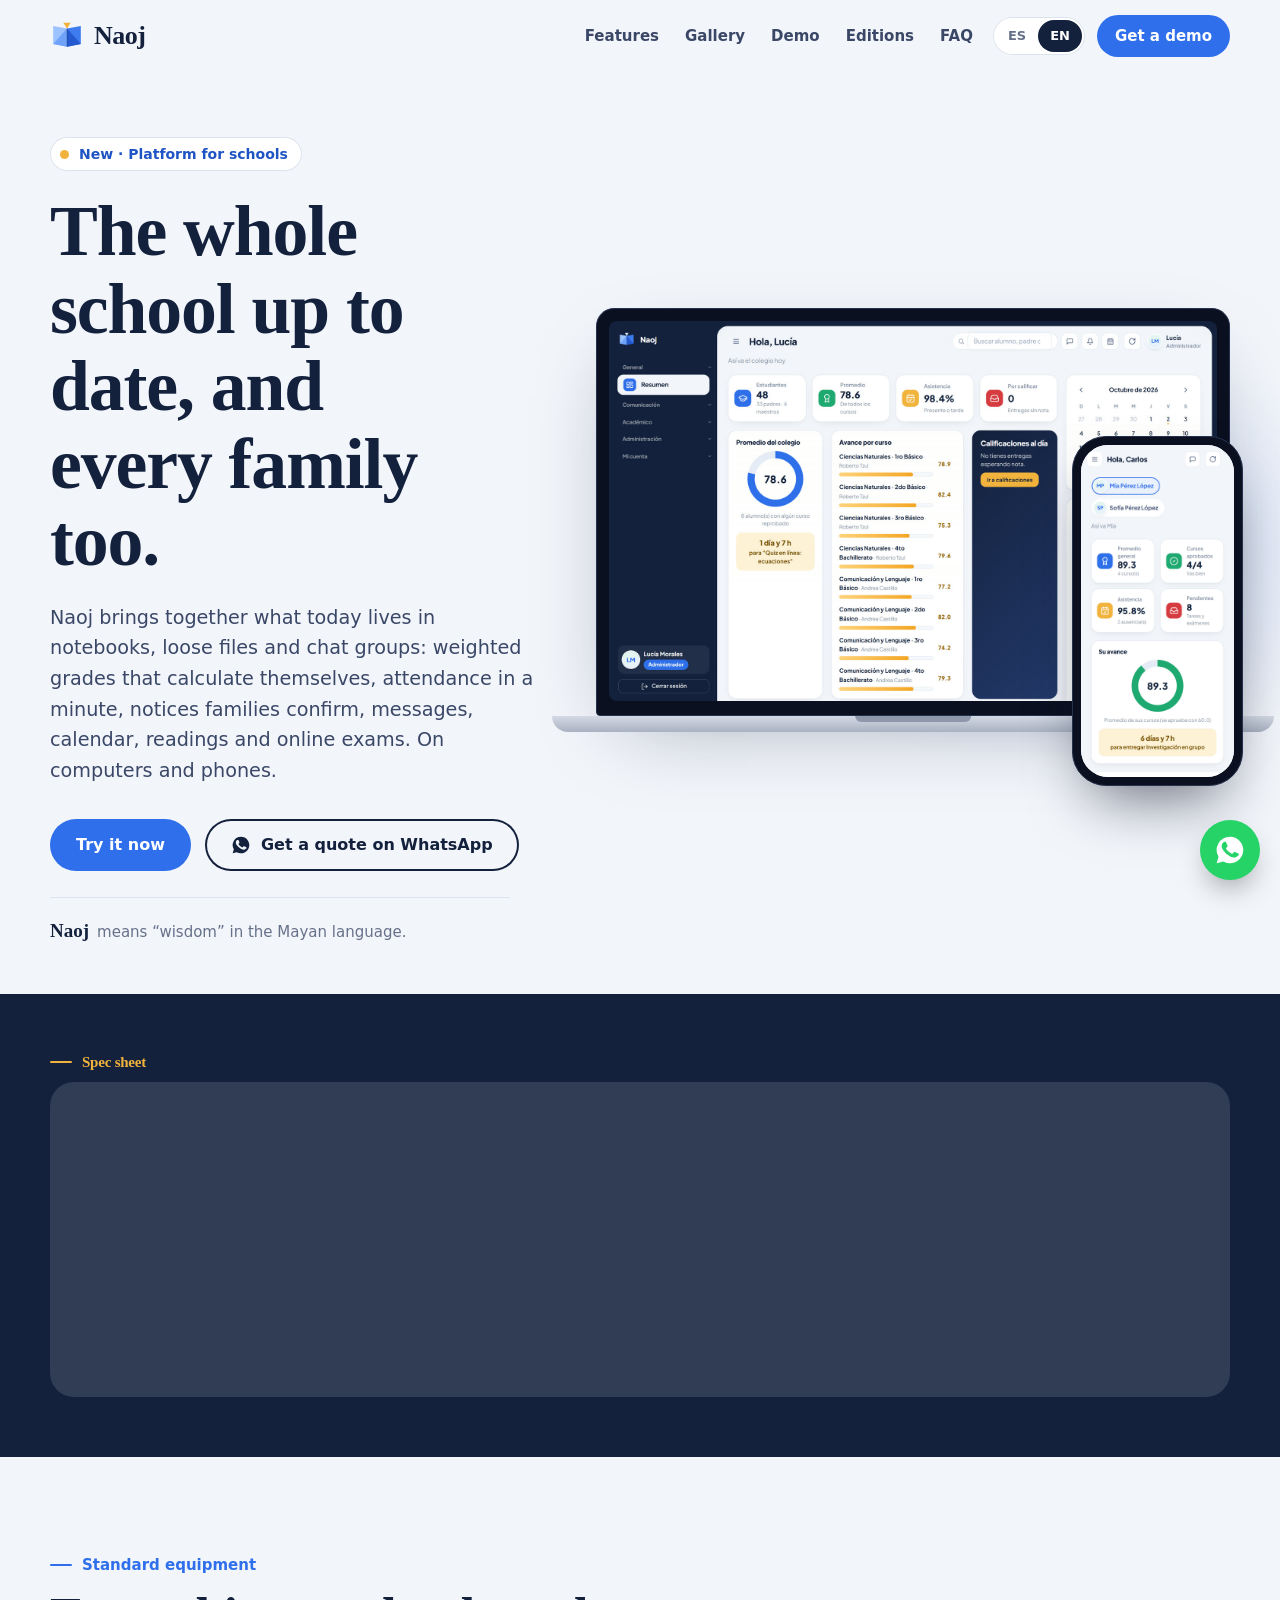
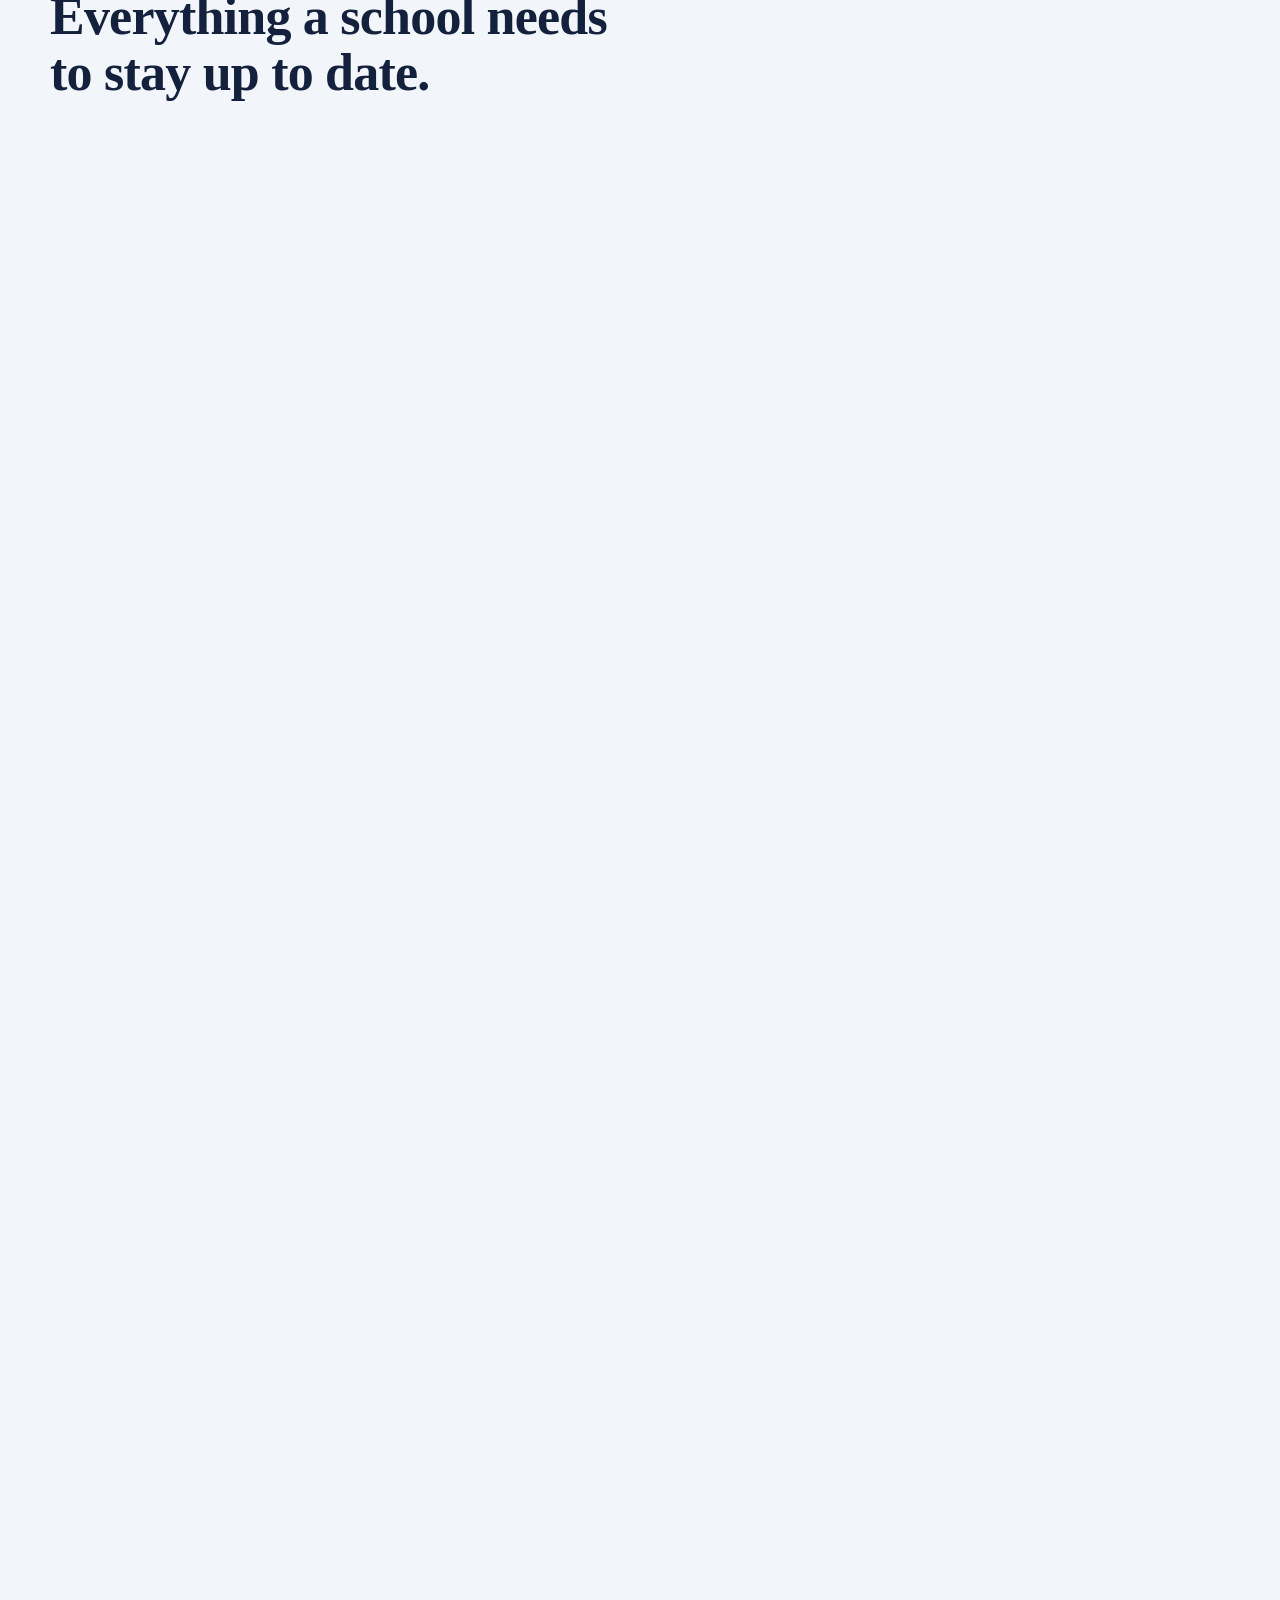
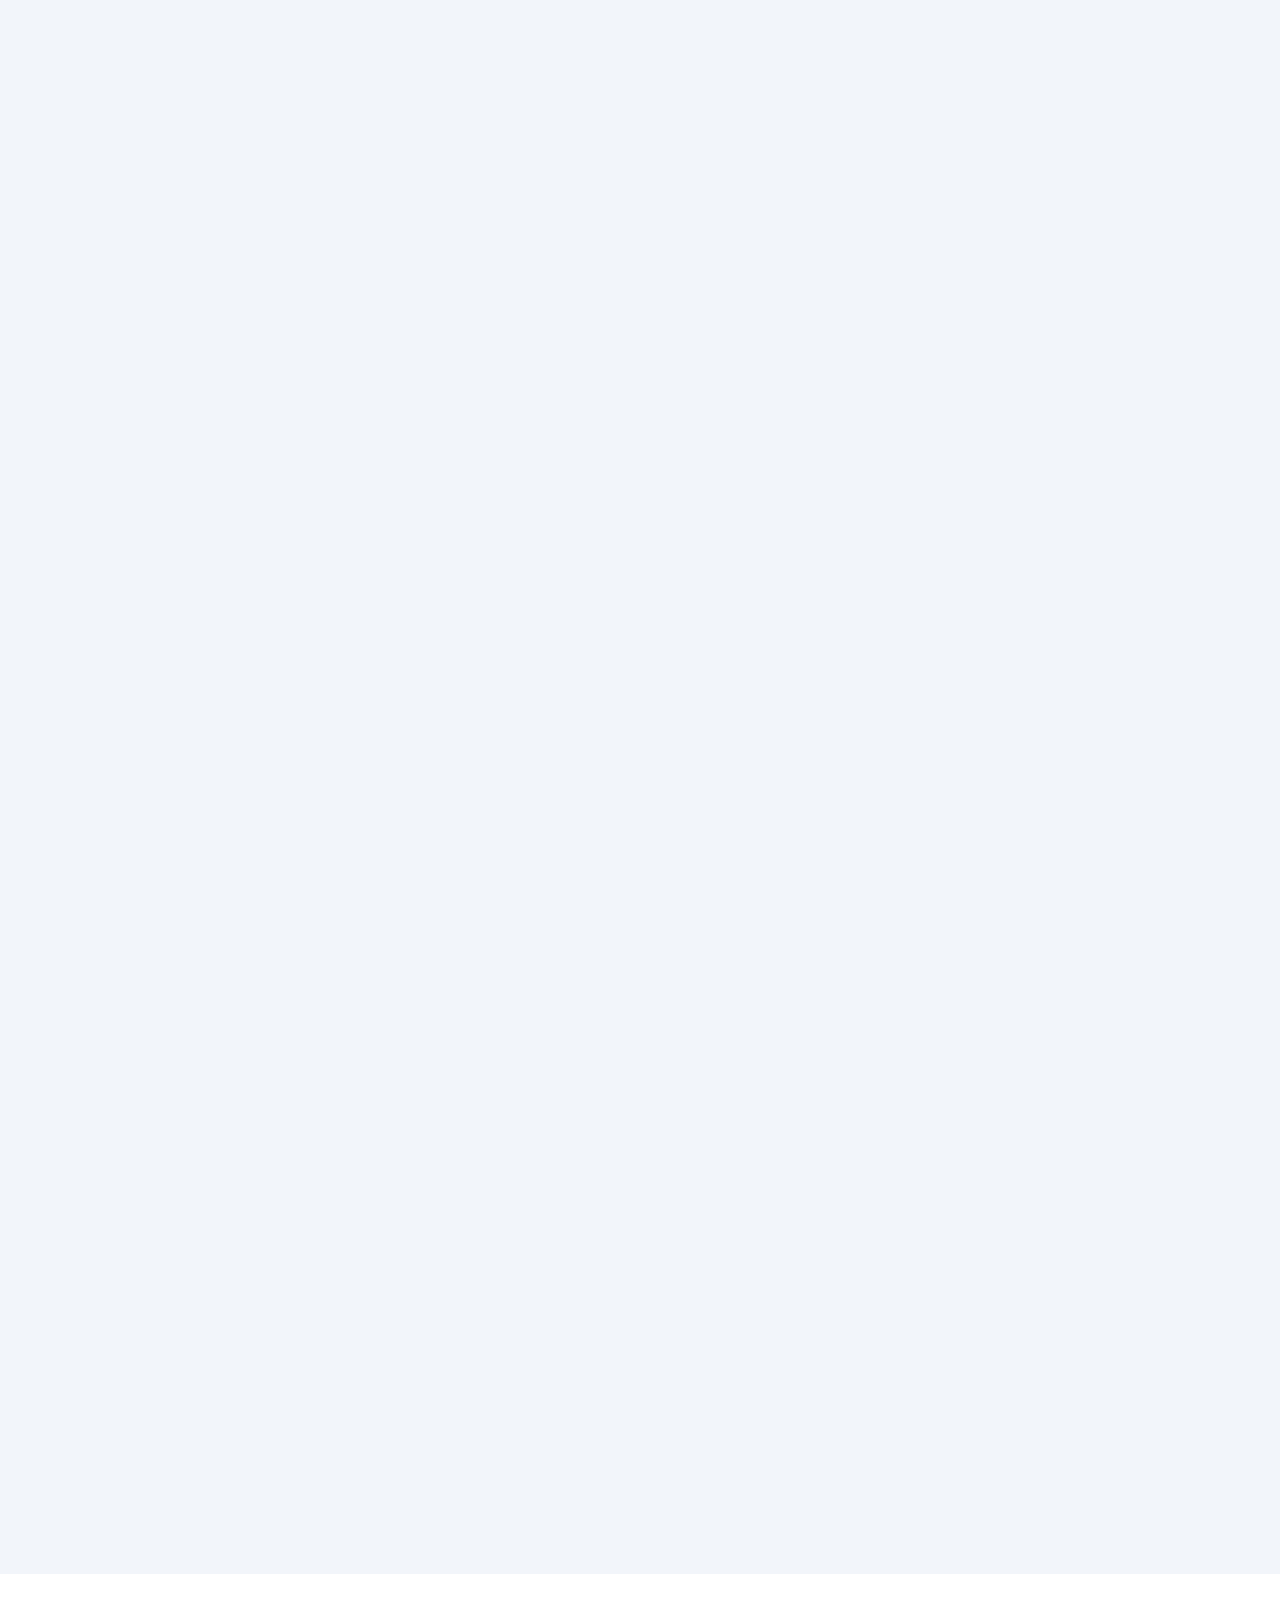
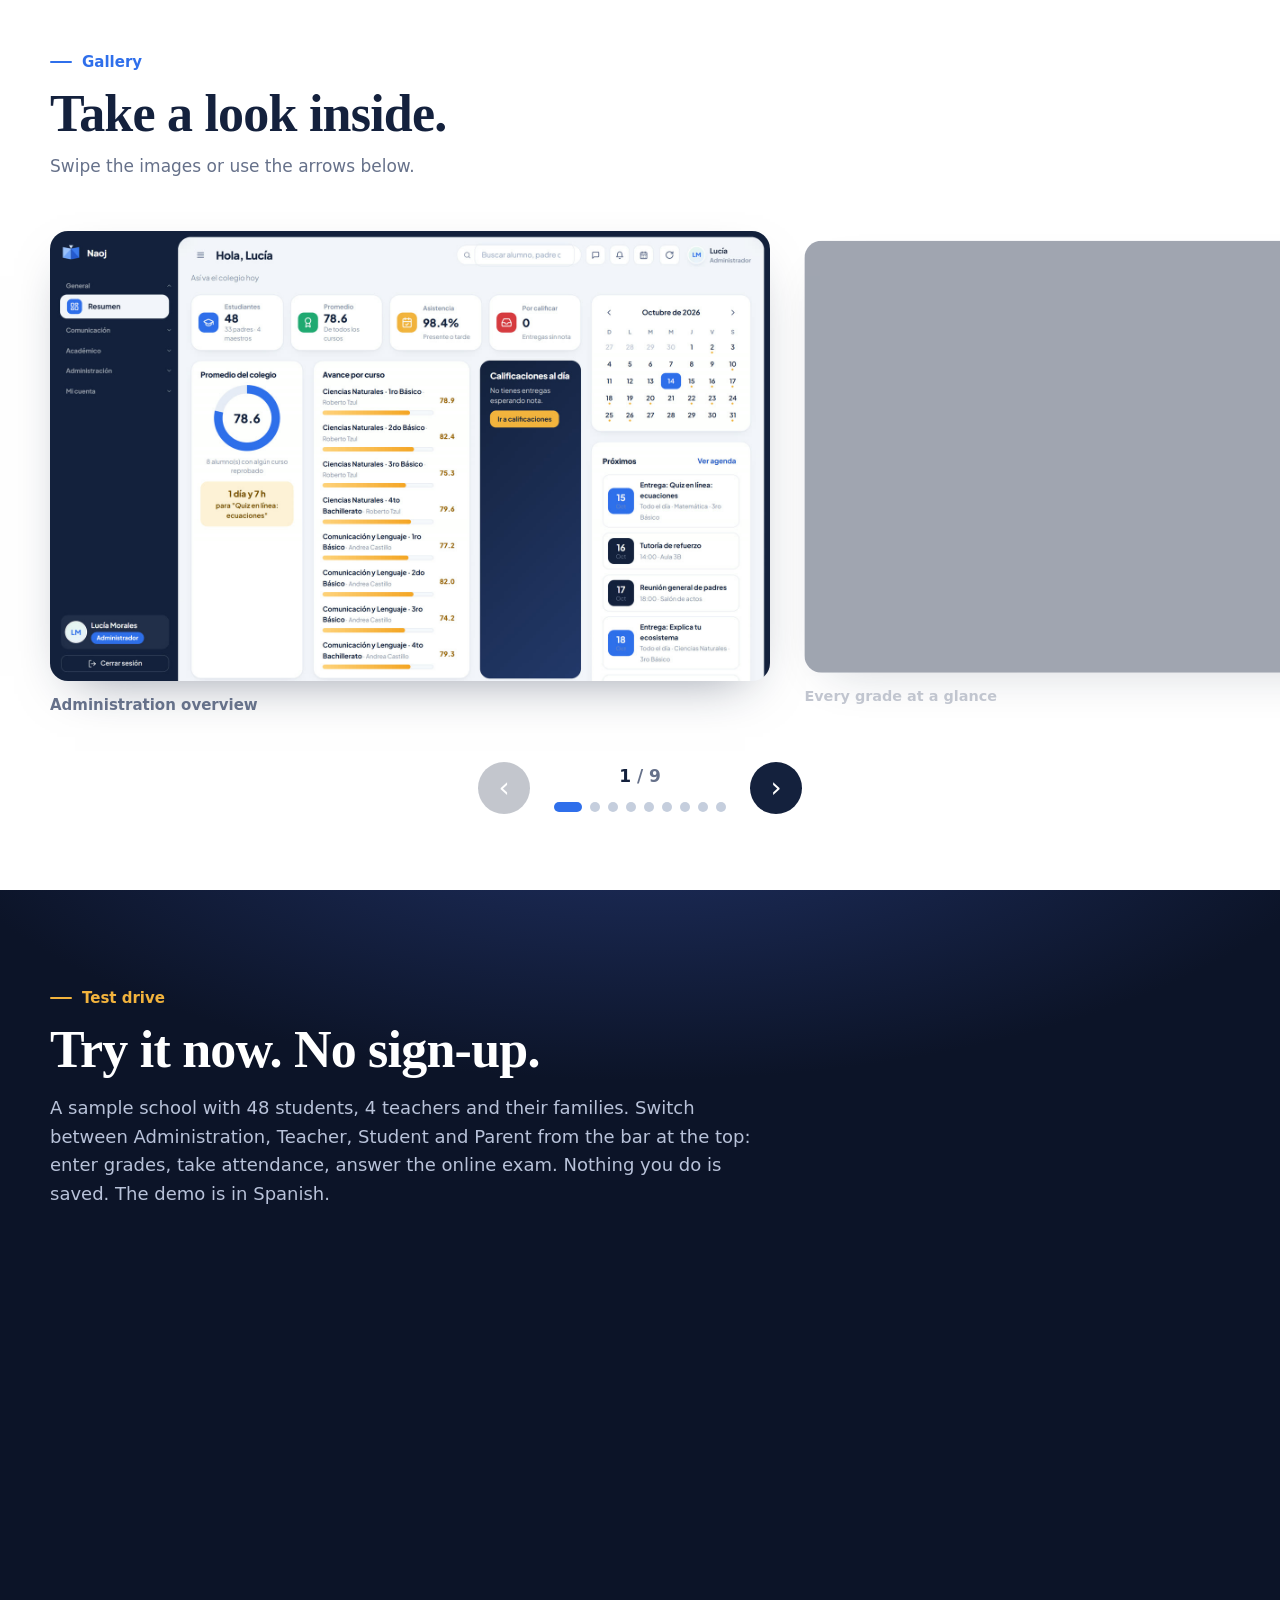
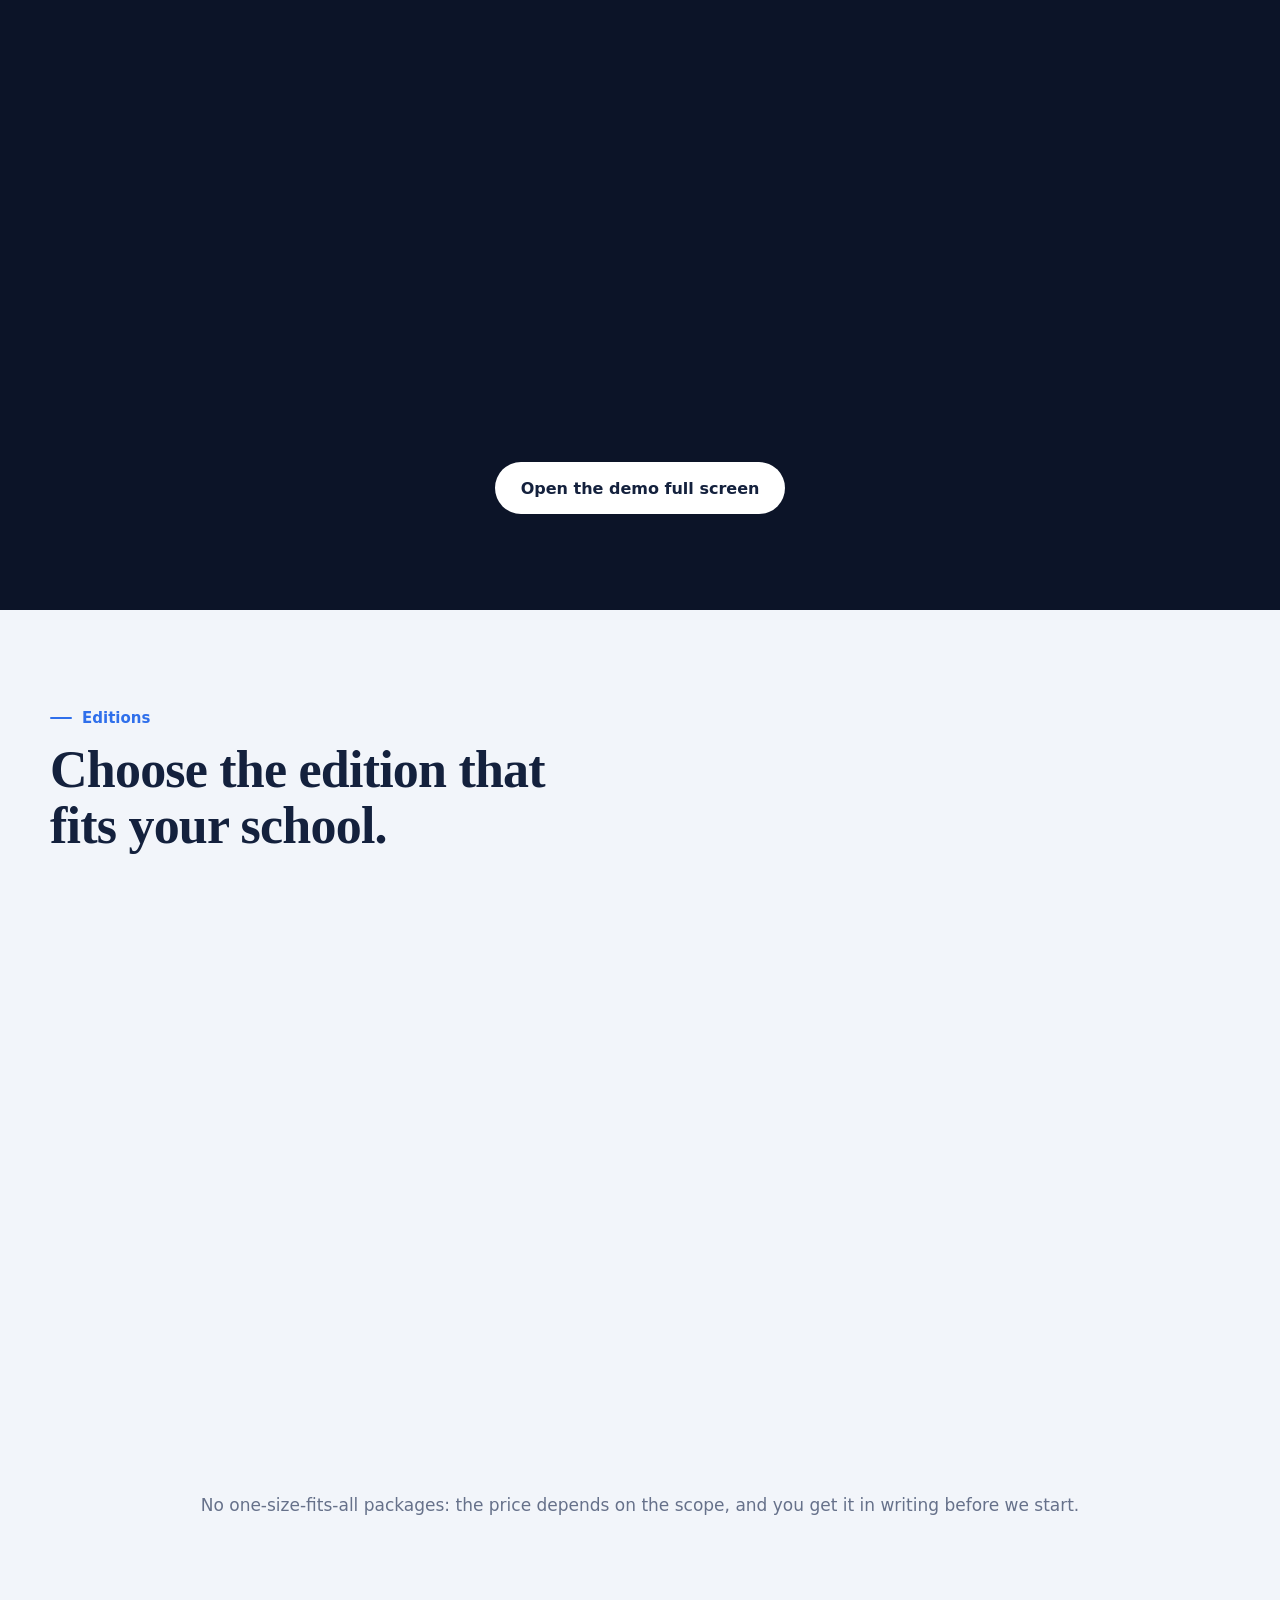
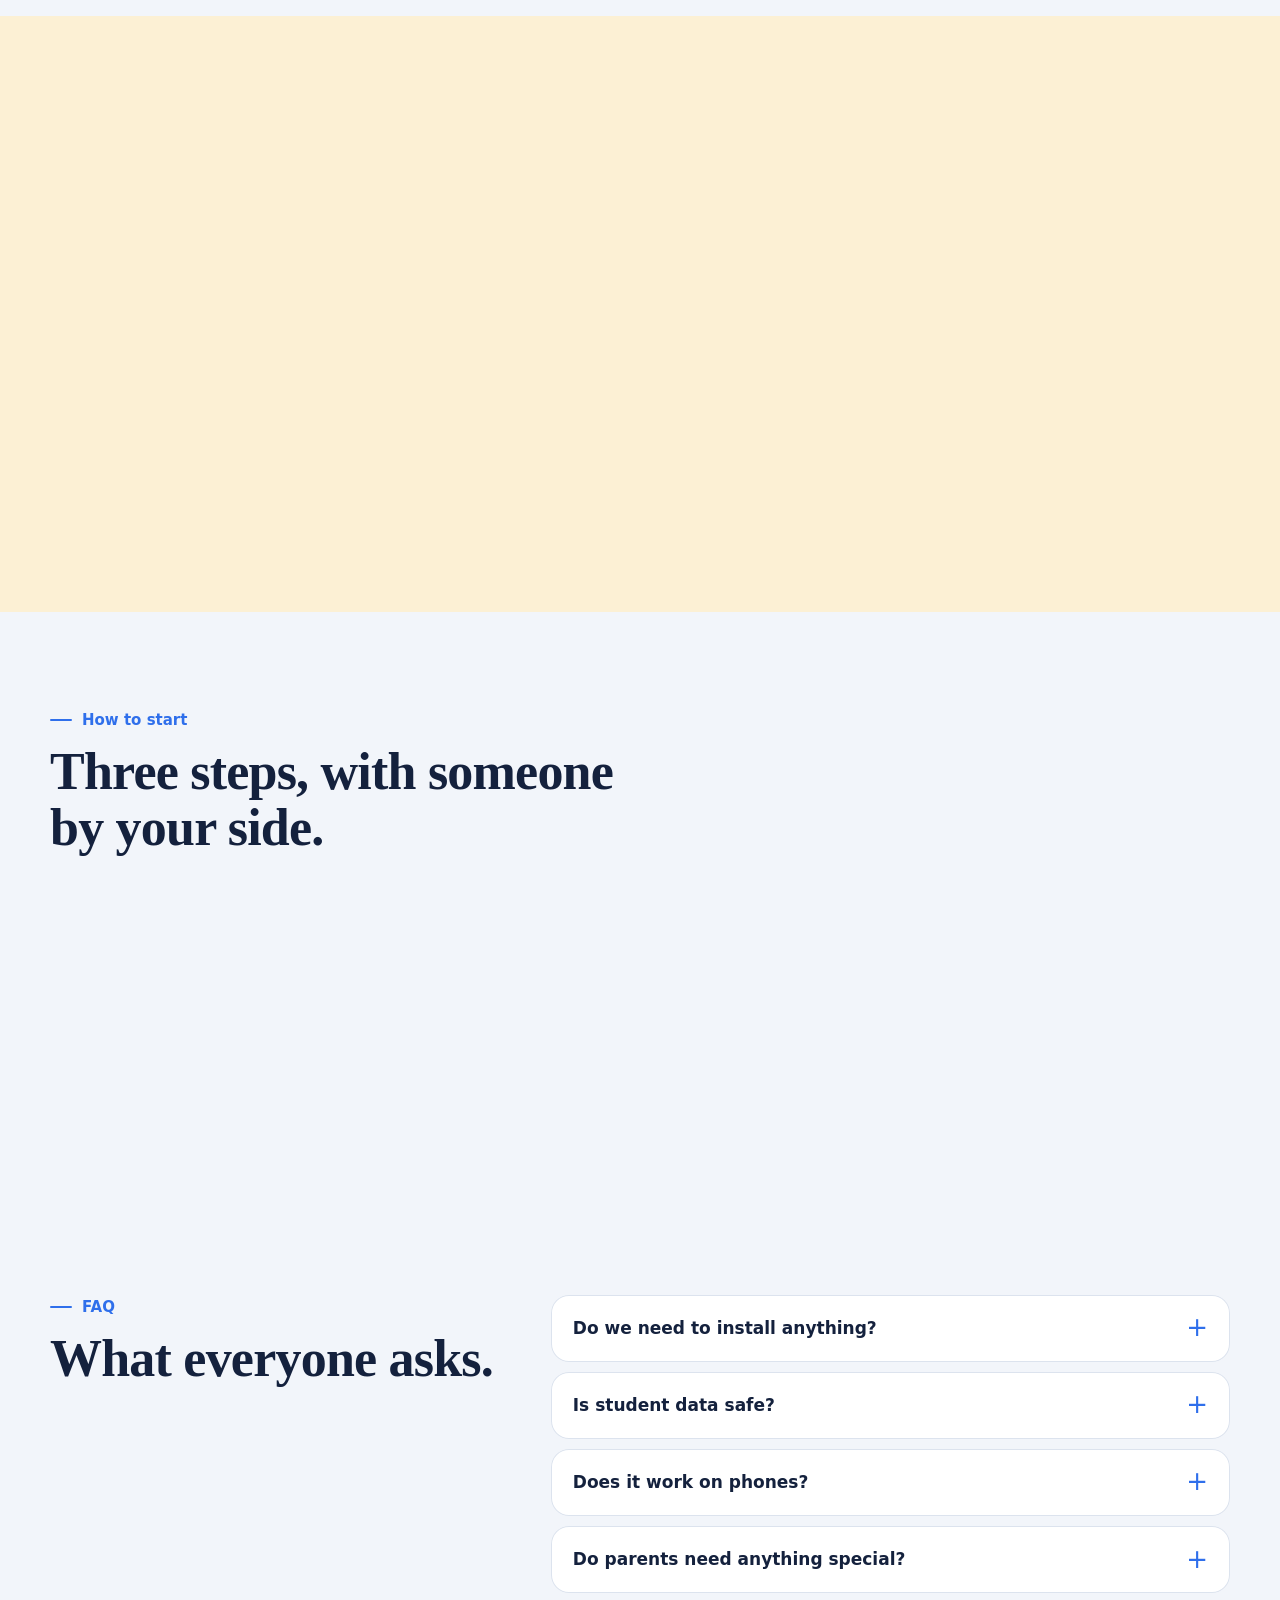
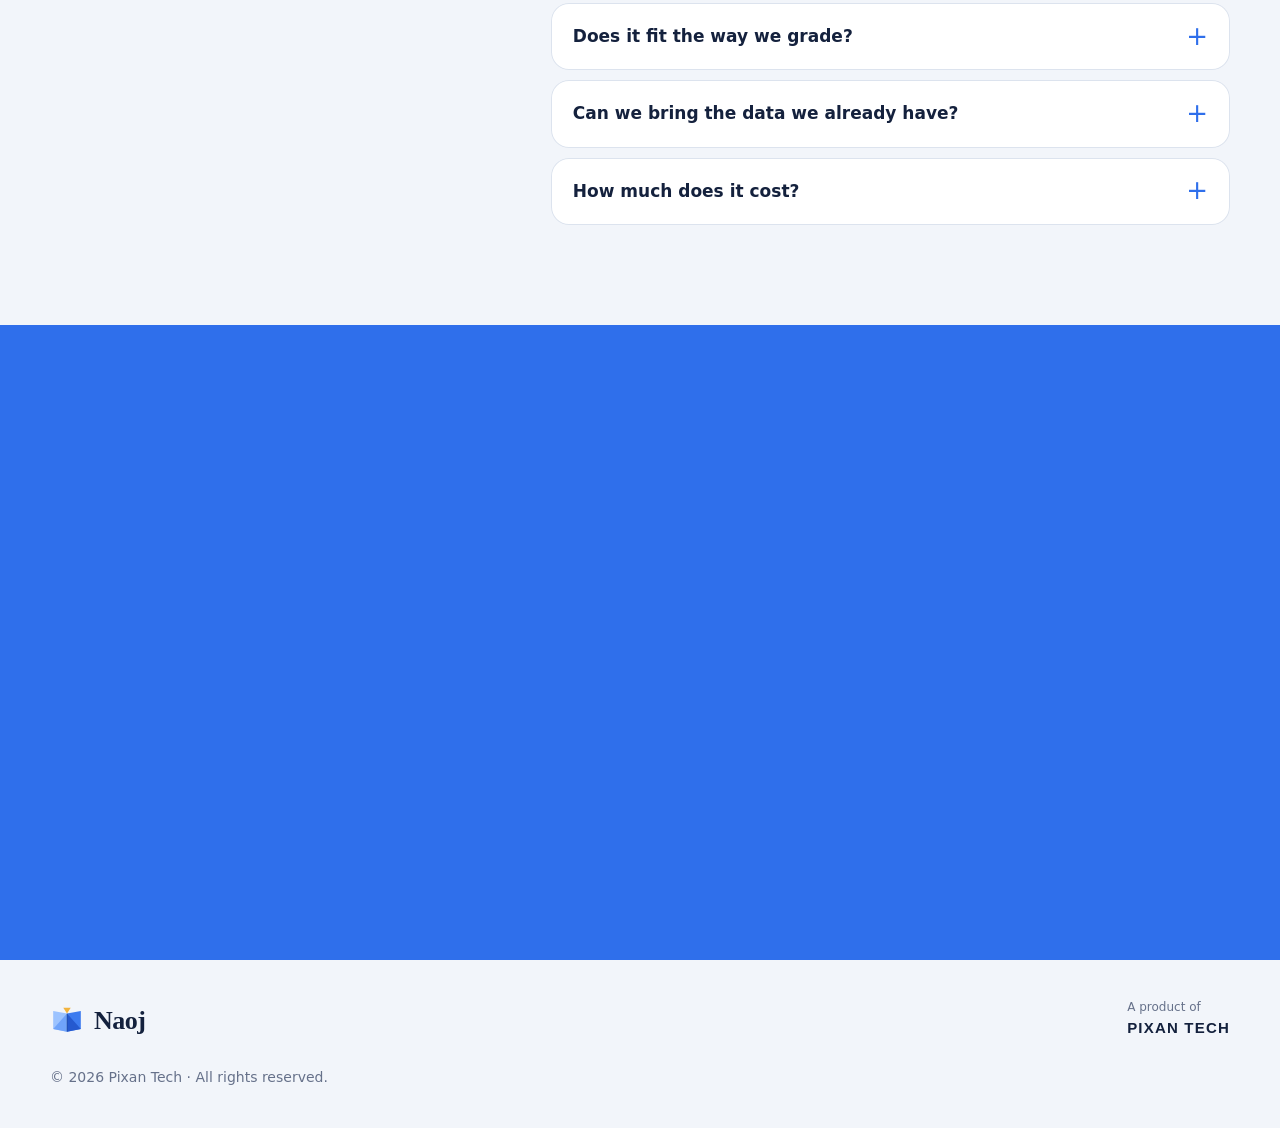
==== index.html @ 6468c953 "Add files via upload" ====
<!DOCTYPE html>
<html lang="es">
<head>
<meta charset="utf-8">
<meta name="viewport" content="width=device-width, initial-scale=1">
<meta http-equiv="Content-Security-Policy" content="default-src 'self'; img-src 'self' data:; style-src 'self' https://fonts.googleapis.com; font-src https://fonts.gstatic.com; script-src 'self'; frame-src 'self'; connect-src 'self'; base-uri 'self'; form-action 'none'; object-src 'none'">
<meta name="referrer" content="strict-origin-when-cross-origin">
<title>Naoj · El colegio al día, y cada familia también</title>
<meta name="description" data-i18n-content="meta.desc" content="Naoj es la plataforma para colegios: notas ponderadas que se calculan solas, asistencia, avisos con confirmación, mensajes, agenda, lecturas y exámenes en línea, en la computadora y el celular.">
<link rel="canonical" href="https://naoj.pixantech.net/">
<link rel="icon" href="img/favicon.svg" type="image/svg+xml">
<meta property="og:type" content="website">
<meta property="og:site_name" content="Naoj">
<meta property="og:title" content="Naoj · El colegio al día, y cada familia también">
<meta property="og:description" content="Notas, asistencia, avisos, mensajes, agenda y exámenes en línea para colegios. Un producto de Pixan Tech.">
<meta property="og:image" content="https://naoj.pixantech.net/img/og.jpg">
<meta property="og:url" content="https://naoj.pixantech.net/">
<meta name="twitter:card" content="summary_large_image">
<link rel="preconnect" href="https://fonts.googleapis.com">
<link rel="preconnect" href="https://fonts.gstatic.com" crossorigin>
<link href="https://fonts.googleapis.com/css2?family=Fraunces:opsz,wght@9..144,600;9..144,700&family=Plus+Jakarta+Sans:wght@400;500;600;700;800&display=swap" rel="stylesheet">
<link rel="stylesheet" href="css/landing.css">
<script src="js/frame-guard.js"></script>
<script src="js/landing.js" defer></script>
</head>
<body>
<a class="skip" href="#main" data-i18n="skip">Saltar al contenido</a>

<!-- ═════ CABECERA ═════ -->
<header class="hdr" id="top">
  <div class="wrap hdr-in">
    <a class="logo" href="#top" aria-label="Naoj">
      <svg class="mark" viewBox="0 0 32 32" aria-hidden="true"><path d="M16 9 3 6.5v17L16 26z" fill="#9CC3FF"/><path d="M16 9 3 23.5 16 26z" fill="#6FA3FA"/><path d="M16 9 29 6.5v17L16 26z" fill="#3D7BEF"/><path d="M16 9 29 23.5 16 26z" fill="#2559CF"/><path d="M16 9 12.5 3.5h7z" fill="#F2B33D"/><path d="M16 9v17" stroke="#14213D" stroke-opacity=".35" stroke-width=".8"/></svg>
      <span>Naoj</span>
    </a>
    <nav class="nav" aria-label="Principal" data-i18n-aria="nav.aria">
      <a href="#equipamiento" data-i18n="nav.features">Equipamiento</a>
      <a href="#galeria" data-i18n="nav.gallery">Galería</a>
      <a href="#demo" data-i18n="nav.demo">Demo</a>
      <a href="#versiones" data-i18n="nav.editions">Versiones</a>
      <a href="#preguntas" data-i18n="nav.faq">Preguntas</a>
    </nav>
    <div class="hdr-act">
      <div class="lang" role="group" aria-label="Idioma / Language"><button type="button" data-lang="es">ES</button><button type="button" data-lang="en">EN</button></div>
      <a class="btn sm" data-wa="hdr" href="https://wa.me/50258253416" target="_blank" rel="noopener"><span data-i18n="cta.demo">Pida su demo</span></a>
    </div>
  </div>
</header>

<main id="main">
<!-- ═════ PORTADA ═════ -->
<section class="hero">
  <div class="wrap hero-in">
    <div class="hero-copy reveal">
      <p class="eyebrow"><span class="dot"></span><span data-i18n="hero.eyebrow">Nuevo · Plataforma para colegios</span></p>
      <h1 data-i18n="hero.title">El colegio al día, y cada familia también.</h1>
      <p class="lead" data-i18n="hero.sub">Naoj reúne lo que hoy anda en cuadernos, archivos sueltos y grupos de chat: notas ponderadas que se calculan solas, asistencia en un minuto, avisos que las familias confirman, mensajes, agenda, lecturas y exámenes en línea. En la computadora y en el celular.</p>
      <div class="hero-cta">
        <a class="btn" href="#demo" data-i18n="cta.try">Pruébela ahora</a>
        <a class="btn ghost" data-wa="hero" href="https://wa.me/50258253416" target="_blank" rel="noopener">
          <svg viewBox="0 0 24 24" aria-hidden="true"><path d="M12 2a10 10 0 0 0-8.6 15.1L2 22l5-1.3A10 10 0 1 0 12 2zm5.8 14.2c-.2.7-1.4 1.3-2 1.4-.5.1-1.2.1-1.9-.1a17 17 0 0 1-1.7-.6 13.4 13.4 0 0 1-5.1-4.5c-.4-.5-1.3-1.8-1.3-3.4s.8-2.4 1.2-2.7c.3-.3.6-.4.8-.4h.6c.2 0 .4 0 .7.5l1 2.3c.1.2.1.4 0 .6l-.4.6-.5.5c-.2.2-.3.3-.1.6.2.3.8 1.4 1.8 2.2 1.2 1.1 2.2 1.4 2.5 1.6.3.1.5.1.7-.1l.9-1.1c.2-.3.4-.2.7-.1l2.2 1c.3.2.5.2.6.4.1.1.1.8-.2 1.6z"/></svg>
          <span data-i18n="cta.whatsapp">Cotice por WhatsApp</span></a>
      </div>
      <p class="maya"><b>Naoj</b> <span data-i18n="hero.maya">significa “sabiduría” en lengua maya.</span></p>
    </div>
    <div class="hero-visual reveal" aria-hidden="true">
      <div class="laptop"><div class="screen"><img data-shot="dash-direccion" alt="" width="1600" height="1000" fetchpriority="high"></div><div class="base"></div></div>
      <div class="phone float"><div class="screen"><img data-shot="mobile-inicio-padre" alt="" width="780" height="1688"></div></div>
    </div>
  </div>
</section>

<!-- ═════ FICHA TÉCNICA ═════ -->
<section class="specs" aria-labelledby="specs-t">
  <div class="wrap">
    <h2 class="kicker" id="specs-t" data-i18n="specs.title">Ficha técnica</h2>
    <ul class="spec-grid">
      <li class="reveal"><b>4</b><span data-i18n="specs.roles">perfiles: dirección, maestros, alumnos y familias</span></li>
      <li class="reveal"><b>5</b><span data-i18n="specs.questions">tipos de pregunta en los exámenes en línea</span></li>
      <li class="reveal"><b>4</b><span data-i18n="specs.views">vistas de agenda: mes, semana, día y lista</span></li>
      <li class="reveal"><b>4</b><span data-i18n="specs.att">estados de asistencia: presente, tarde, ausente y justificado</span></li>
      <li class="reveal"><b>0</b><span data-i18n="specs.formulas">fórmulas que escribir: los promedios ponderados se calculan solos</span></li>
      <li class="reveal"><b>1</b><span data-i18n="specs.history">historial por nota: quién la cambió, cuándo y por qué</span></li>
      <li class="reveal"><b>30′</b><span data-i18n="specs.session">y la sesión se cierra sola si nadie la usa</span></li>
      <li class="reveal"><b>100%</b><span data-i18n="specs.mobile">funcional en el celular</span></li>
    </ul>
  </div>
</section>

<!-- ═════ EQUIPAMIENTO ═════ -->
<section class="features" id="equipamiento" aria-labelledby="feat-t">
  <div class="wrap">
    <p class="kicker" data-i18n="feat.kicker">Equipamiento de serie</p>
    <h2 class="h2" id="feat-t" data-i18n="feat.title">Todo lo que un colegio necesita para estar al día.</h2>

    <article class="feat reveal">
      <div class="feat-img"><div class="laptop sm"><div class="screen"><img data-shot="calificaciones" alt="Libro de calificaciones con notas ponderadas" data-i18n-alt="alt.grades" loading="lazy" width="1600" height="1000"></div><div class="base"></div></div></div>
      <div class="feat-txt">
        <span class="tag" data-i18n="f1.tag">Calificaciones</span>
        <h3 data-i18n="f1.title">Notas ponderadas, sin fórmulas.</h3>
        <p data-i18n="f1.text">Cada maestro arma sus unidades y evaluaciones con su peso. Escribe la nota y Naoj calcula el promedio de la unidad, la nota final y si el alumno aprueba. Si el trabajo llegó tarde, aplica el descuento que el maestro definió.</p>
        <ul class="ticks"><li data-i18n="f1.b1">Unidades y evaluaciones con su porcentaje</li><li data-i18n="f1.b2">Descuento por entrega tarde, a elección del maestro</li><li data-i18n="f1.b3">Cada corrección pide un motivo y queda registrada</li></ul>
      </div>
    </article>

    <article class="feat rev reveal">
      <div class="feat-img duo">
        <div class="laptop sm"><div class="screen"><img data-shot="asistencia" alt="Toma de asistencia del día" data-i18n-alt="alt.att" loading="lazy" width="1600" height="1000"></div><div class="base"></div></div>
        <div class="phone sm"><div class="screen"><img data-shot="mobile-asistencia" alt="Asistencia en el celular" data-i18n-alt="alt.attPhone" loading="lazy" width="780" height="1688"></div></div>
      </div>
      <div class="feat-txt">
        <span class="tag" data-i18n="f2.tag">Asistencia</span>
        <h3 data-i18n="f2.title">La asistencia del día, en un minuto.</h3>
        <p data-i18n="f2.text">Marque a todos presentes de un toque y cambie solo a quien llegó tarde o faltó. Desde la computadora o desde el celular, en el aula. Los porcentajes de cada alumno, curso y grado se actualizan solos.</p>
        <ul class="ticks"><li data-i18n="f2.b1">Presente, tarde, ausente o justificado</li><li data-i18n="f2.b2">Todos presentes en un toque</li><li data-i18n="f2.b3">Asistencia por alumno, curso y grado</li></ul>
      </div>
    </article>

    <article class="feat reveal">
      <div class="feat-img duo">
        <div class="laptop sm"><div class="screen"><img data-shot="muro" alt="Muro de noticias con avisos obligatorios" data-i18n-alt="alt.wall" loading="lazy" width="1600" height="1000"></div><div class="base"></div></div>
        <div class="phone sm"><div class="screen"><img data-shot="mobile-mensajes" alt="Mensajes entre un padre y un maestro" data-i18n-alt="alt.msgPhone" loading="lazy" width="780" height="1688"></div></div>
      </div>
      <div class="feat-txt">
        <span class="tag" data-i18n="f3.tag">Comunicación</span>
        <h3 data-i18n="f3.title">Cada aviso llega. Y usted sabe quién lo leyó.</h3>
        <p data-i18n="f3.text">Publique noticias para todo el colegio, un grado o un curso. Marque las importantes como obligatorias y vea qué familias ya confirmaron. Maestros, alumnos y familias se escriben por mensaje privado, y la dirección puede verlo todo.</p>
        <ul class="ticks"><li data-i18n="f3.b1">Avisos obligatorios con confirmación de lectura</li><li data-i18n="f3.b2">Mensajes privados entre maestros, alumnos y familias</li><li data-i18n="f3.b3">El maestro puede silenciar una conversación, dejando el motivo</li></ul>
      </div>
    </article>

    <article class="feat rev reveal">
      <div class="feat-img"><div class="laptop sm"><div class="screen"><img data-shot="agenda" alt="Agenda mensual del colegio" data-i18n-alt="alt.cal" loading="lazy" width="1600" height="1000"></div><div class="base"></div></div></div>
      <div class="feat-txt">
        <span class="tag" data-i18n="f4.tag">Agenda y citas</span>
        <h3 data-i18n="f4.title">Todo el calendario del colegio, en un lugar.</h3>
        <p data-i18n="f4.text">Actividades del colegio, tutorías para alumnos específicos, citas con los padres y la fecha de entrega de cada tarea, en vistas de mes, semana, día y lista. La familia confirma la cita desde su celular.</p>
        <ul class="ticks"><li data-i18n="f4.b1">Eventos para el colegio, un grado o alumnos específicos</li><li data-i18n="f4.b2">Citas con los padres, con su confirmación</li><li data-i18n="f4.b3">Fechas de entrega de tareas y exámenes, automáticas</li></ul>
      </div>
    </article>

    <article class="feat reveal">
      <div class="feat-img duo">
        <div class="laptop sm"><div class="screen"><img data-shot="examen-resultado" alt="Resultado de un examen en línea" data-i18n-alt="alt.exam" loading="lazy" width="1600" height="1000"></div><div class="base"></div></div>
        <div class="phone sm"><div class="screen"><img data-shot="mobile-rendir" alt="Examen en línea con temporizador en el celular" data-i18n-alt="alt.examPhone" loading="lazy" width="780" height="1688"></div></div>
      </div>
      <div class="feat-txt">
        <span class="tag" data-i18n="f5.tag">Exámenes en línea</span>
        <h3 data-i18n="f5.title">Exámenes que se califican solos.</h3>
        <p data-i18n="f5.text">El maestro arma el examen y decide todo: horario, tiempo límite, intentos, orden aleatorio y qué nota cuenta. Al entregar, el alumno ve su resultado y las respuestas correctas, salvo que haya preguntas de desarrollo, que el maestro revisa a mano.</p>
        <ul class="ticks"><li data-i18n="f5.b1">Opción única, múltiple, verdadero o falso, respuesta corta y desarrollo</li><li data-i18n="f5.b2">Temporizador e intentos a elección del maestro</li><li data-i18n="f5.b3">La nota pasa sola al libro de calificaciones</li></ul>
      </div>
    </article>

    <article class="feat rev reveal">
      <div class="feat-img duo">
        <div class="laptop sm"><div class="screen"><img data-shot="progreso" alt="Progreso académico de una alumna, visto por su padre" data-i18n-alt="alt.family" loading="lazy" width="1600" height="1000"></div><div class="base"></div></div>
        <div class="phone sm"><div class="screen"><img data-shot="mobile-inicio-padre" alt="Inicio de un padre en el celular" data-i18n-alt="alt.familyPhone" loading="lazy" width="780" height="1688"></div></div>
      </div>
      <div class="feat-txt">
        <span class="tag" data-i18n="f6.tag">Familias y seguridad</span>
        <h3 data-i18n="f6.title">Las familias, al día sin tener que preguntar.</h3>
        <p data-i18n="f6.text">Cada padre ve las notas, la asistencia, las tareas pendientes y los avisos de sus hijos, aunque tenga varios en el colegio. Cada persona entra con su propio usuario, ve solo lo que le corresponde y la sesión se cierra sola si nadie la usa.</p>
        <ul class="ticks"><li data-i18n="f6.b1">Un solo acceso para todos sus hijos</li><li data-i18n="f6.b2">Lo pendiente de cada hijo, a la vista al entrar</li><li data-i18n="f6.b3">Acceso con usuario y contraseña propios</li></ul>
      </div>
    </article>
  </div>
</section>

<!-- ═════ GALERÍA ═════ -->
<section class="gallery" id="galeria" aria-labelledby="gal-t">
  <div class="wrap">
    <p class="kicker" data-i18n="gal.kicker">Galería</p>
    <h2 class="h2" id="gal-t" data-i18n="gal.title">Mírela por dentro.</h2>
    <p class="gal-hint" data-i18n="gal.hint">Deslice las imágenes o use las flechas de abajo.</p>
  </div>
  <div class="gal-track" id="galTrack" tabindex="0" aria-label="Capturas de Naoj" data-i18n-aria="gal.aria">
    <figure><img data-shot="dash-direccion" alt="" loading="lazy" width="1600" height="1000"><figcaption data-i18n="gal.c1">Resumen de la dirección</figcaption></figure>
    <figure><img data-shot="grados" alt="" loading="lazy" width="1600" height="1000"><figcaption data-i18n="gal.c2">Cada grado, de un vistazo</figcaption></figure>
    <figure class="tall"><img data-shot="mobile-inicio-alumno" alt="" loading="lazy" width="780" height="1688"><figcaption data-i18n="gal.c3">La alumna, en su celular</figcaption></figure>
    <figure><img data-shot="dash-maestro" alt="" loading="lazy" width="1600" height="1000"><figcaption data-i18n="gal.c4">Resumen del maestro, con alumnos en riesgo</figcaption></figure>
    <figure><img data-shot="mensajes" alt="" loading="lazy" width="1600" height="1000"><figcaption data-i18n="gal.c5">Mensajes con las familias</figcaption></figure>
    <figure class="tall"><img data-shot="mobile-asistencia" alt="" loading="lazy" width="780" height="1688"><figcaption data-i18n="gal.c6">Asistencia desde el aula</figcaption></figure>
    <figure><img data-shot="examen-resultados" alt="" loading="lazy" width="1600" height="1000"><figcaption data-i18n="gal.c7">Resultados de un examen en línea</figcaption></figure>
    <figure><img data-shot="agenda-semana" alt="" loading="lazy" width="1600" height="1000"><figcaption data-i18n="gal.c8">Agenda semanal</figcaption></figure>
    <figure><img data-shot="inicio-alumno" alt="" loading="lazy" width="1600" height="1000"><figcaption data-i18n="gal.c9">Inicio de la alumna</figcaption></figure>
  </div>
  <div class="wrap gal-ctrl">
    <button type="button" class="round" data-gal="-1" aria-label="Anterior" data-i18n-aria="gal.prev">‹</button>
    <div class="gal-mid">
      <p class="gal-count" aria-live="polite"><b id="galNum">1</b> / <span id="galTot">9</span></p>
      <div class="gal-dots" id="galDots"></div>
    </div>
    <button type="button" class="round" data-gal="1" aria-label="Siguiente" data-i18n-aria="gal.next">›</button>
  </div>
</section>

<!-- ═════ DEMO ═════ -->
<section class="demo" id="demo" aria-labelledby="demo-t">
  <div class="wrap">
    <p class="kicker light" data-i18n="demo.kicker">Prueba de manejo</p>
    <h2 class="h2 light" id="demo-t" data-i18n="demo.title">Pruébela ahora. Sin registrarse.</h2>
    <p class="demo-sub" data-i18n="demo.sub">Un colegio de ejemplo con 48 alumnos, 4 maestros y sus familias. Cambie entre Dirección, Maestro, Alumna y Padre desde la barra de arriba: ponga notas, tome asistencia, responda el examen en línea. Nada de lo que haga se guarda.</p>
    <div class="demo-frame reveal">
      <div class="demo-bar"><span></span><span></span><span></span><b>Naoj</b></div>
      <iframe id="demoFrame" title="Demo interactiva de Naoj" data-i18n-title="demo.iframe" loading="lazy" data-src="demo/"></iframe>
    </div>
    <p class="demo-open"><a class="btn light" id="demoOpen" href="demo/" target="_blank" rel="noopener" data-i18n="demo.open">Abrir la demo en pantalla completa</a></p>
  </div>
</section>

<!-- ═════ VERSIONES ═════ -->
<section class="editions" id="versiones" aria-labelledby="ed-t">
  <div class="wrap">
    <p class="kicker" data-i18n="ed.kicker">Versiones</p>
    <h2 class="h2" id="ed-t" data-i18n="ed.title">Elija la versión que va con su colegio.</h2>
    <div class="ed-grid">
      <article class="ed reveal">
        <h3 data-i18n="ed.e1">Esencial</h3>
        <p class="ed-for" data-i18n="ed.e1for">Para ordenar lo académico desde el primer día.</p>
        <ul class="ticks"><li data-i18n="ed.e1b1">Libro de calificaciones con notas ponderadas</li><li data-i18n="ed.e1b2">Asistencia por curso y por día</li><li data-i18n="ed.e1b3">Muro de noticias del colegio</li><li data-i18n="ed.e1b4">Mensajes entre maestros y familias</li></ul>
        <a class="btn ghost" data-wa="esencial" href="https://wa.me/50258253416" target="_blank" rel="noopener" data-i18n="ed.quote">Cotizar</a>
      </article>
      <article class="ed best reveal">
        <span class="badge" data-i18n="ed.popular">Recomendada</span>
        <h3 data-i18n="ed.e2">Profesional</h3>
        <p class="ed-for" data-i18n="ed.e2for">Para colegios que quieren todo en un solo lugar.</p>
        <ul class="ticks"><li data-i18n="ed.e2b1">Todo lo de Esencial</li><li data-i18n="ed.e2b2">Agenda del colegio y citas con padres</li><li data-i18n="ed.e2b3">Material de apoyo y lecturas con avance por página</li><li data-i18n="ed.e2b4">Exámenes en línea que se califican solos</li><li data-i18n="ed.e2b5">Vista por grados para la dirección</li></ul>
        <a class="btn amber" data-wa="profesional" href="https://wa.me/50258253416" target="_blank" rel="noopener" data-i18n="ed.quote">Cotizar</a>
      </article>
      <article class="ed reveal">
        <h3 data-i18n="ed.e3">A la medida</h3>
        <p class="ed-for" data-i18n="ed.e3for">Para colegios con varias sedes o reglas propias.</p>
        <ul class="ticks"><li data-i18n="ed.e3b1">Todo lo de Profesional</li><li data-i18n="ed.e3b2">Varias sedes</li><li data-i18n="ed.e3b3">Ajustes a sus propias reglas</li><li data-i18n="ed.e3b4">Migración de sus datos actuales</li><li data-i18n="ed.e3b5">Capacitación para su equipo</li></ul>
        <a class="btn ghost" data-wa="medida" href="https://wa.me/50258253416" target="_blank" rel="noopener" data-i18n="ed.quote">Cotizar</a>
      </article>
    </div>
    <p class="ed-note" data-i18n="ed.note">Sin paquetes genéricos: el precio depende del alcance y lo recibe por escrito antes de empezar.</p>
  </div>
</section>

<!-- ═════ INDUSTRIA ═════ -->
<section class="industry" aria-labelledby="ind-t">
  <div class="wrap ind-in">
    <div class="reveal">
      <p class="kicker" data-i18n="ind.kicker">Hecho para colegios</p>
      <h2 class="h2" id="ind-t" data-i18n="ind.title">De los archivos sueltos a un colegio que se entera de todo.</h2>
      <p data-i18n="ind.text">Un centro de tutorías llevaba las notas, la asistencia y los avisos a las familias en archivos y mensajes sueltos. Hoy cada maestro pone sus notas en Naoj, la dirección ve cada grado de un vistazo y cada familia sabe cómo va su hijo sin tener que preguntar.</p>
      <ul class="chips"><li data-i18n="ind.c1">Colegios privados</li><li data-i18n="ind.c2">Colegios bilingües</li><li data-i18n="ind.c3">Institutos</li><li data-i18n="ind.c4">Centros de tutorías</li><li data-i18n="ind.c5">Academias</li><li data-i18n="ind.c6">Preuniversitarios</li></ul>
    </div>
    <ol class="before-after reveal">
      <li><span data-i18n="ind.b">Antes</span><p data-i18n="ind.b1">Notas en archivos sueltos, avisos que nadie confirmaba y padres que se enteraban al final de la unidad.</p></li>
      <li class="after"><span data-i18n="ind.a">Con Naoj</span><p data-i18n="ind.a1">Notas, asistencia y avisos en un solo lugar, y cada familia al día desde su celular.</p></li>
    </ol>
  </div>
</section>

<!-- ═════ CÓMO EMPEZAR ═════ -->
<section class="steps" aria-labelledby="st-t">
  <div class="wrap">
    <p class="kicker" data-i18n="st.kicker">Cómo empezar</p>
    <h2 class="h2" id="st-t" data-i18n="st.title">En tres pasos, con alguien que lo acompaña.</h2>
    <ol class="step-grid">
      <li class="reveal"><b>1</b><h3 data-i18n="st.s1">Nos escribe</h3><p data-i18n="st.s1t">Nos cuenta cómo trabaja hoy su colegio en un mensaje de WhatsApp. La primera conversación no tiene costo.</p></li>
      <li class="reveal"><b>2</b><h3 data-i18n="st.s2">Lo preparamos</h3><p data-i18n="st.s2t">Cargamos sus grados, cursos, maestros y alumnos. Recibe el alcance, el precio y los plazos por escrito.</p></li>
      <li class="reveal"><b>3</b><h3 data-i18n="st.s3">Su colegio lo usa</h3><p data-i18n="st.s3t">Capacitamos a la dirección y a los maestros, y acompañamos el arranque con las familias.</p></li>
    </ol>
  </div>
</section>

<!-- ═════ PREGUNTAS ═════ -->
<section class="faq" id="preguntas" aria-labelledby="faq-t">
  <div class="wrap faq-in">
    <div>
      <p class="kicker" data-i18n="faq.kicker">Preguntas</p>
      <h2 class="h2" id="faq-t" data-i18n="faq.title">Lo que todos preguntan.</h2>
    </div>
    <div class="faq-list">
      <details><summary data-i18n="q1">¿Hay que instalar algo?</summary><p data-i18n="a1">No. Naoj funciona en el navegador de la computadora y del celular. Cada persona entra con su usuario y su contraseña.</p></details>
      <details><summary data-i18n="q2">¿Los datos de los alumnos están seguros?</summary><p data-i18n="a2">Cada persona entra con su propio usuario y solo ve lo que le corresponde: el maestro, sus cursos; la familia, a sus hijos. La sesión se cierra sola tras 30 minutos sin uso y cada cambio de nota queda registrado con su autor, su hora y su motivo.</p></details>
      <details><summary data-i18n="q3">¿Funciona en el celular?</summary><p data-i18n="a3">Sí, al cien por ciento: los maestros toman asistencia en el aula, los alumnos responden exámenes y las familias revisan notas y avisos desde su teléfono.</p></details>
      <details><summary data-i18n="q4">¿Los padres necesitan algo especial?</summary><p data-i18n="a4">Solo un correo. El colegio les crea su acceso y, con un solo usuario, ven a todos sus hijos.</p></details>
      <details><summary data-i18n="q5">¿Se adapta a nuestra forma de calificar?</summary><p data-i18n="a5">Sí. Cada curso se divide en unidades con su porcentaje, cada evaluación tiene su peso y el maestro decide si descuenta por entrega tarde.</p></details>
      <details><summary data-i18n="q6">¿Podemos pasar los datos que ya tenemos?</summary><p data-i18n="a6">Sí. En la versión A la medida pasamos a Naoj sus alumnos, cursos y notas actuales.</p></details>
      <details><summary data-i18n="q7">¿Cuánto cuesta?</summary><p data-i18n="a7">Depende de la versión y de lo que haya que adaptar. Escríbanos y en la primera conversación le damos un rango de precio, sin costo.</p></details>
    </div>
  </div>
</section>

<!-- ═════ CIERRE ═════ -->
<section class="final">
  <div class="wrap final-in reveal">
    <svg class="mark" viewBox="0 0 32 32" aria-hidden="true"><path d="M16 9 3 6.5v17L16 26z" fill="#DCE7FD"/><path d="M16 9 3 23.5 16 26z" fill="#B7CEFB"/><path d="M16 9 29 6.5v17L16 26z" fill="#fff"/><path d="M16 9 29 23.5 16 26z" fill="#E3ECFD"/><path d="M16 9 12.5 3.5h7z" fill="#F2B33D"/></svg>
    <h2 data-i18n="final.title">Que todo el colegio esté al día.</h2>
    <p data-i18n="final.text">Cuéntenos cómo trabaja hoy su colegio y le mostramos Naoj con sus propios grados y cursos.</p>
    <a class="btn light big" data-wa="final" href="https://wa.me/50258253416" target="_blank" rel="noopener"><span data-i18n="cta.whatsapp2">Escríbanos por WhatsApp</span></a>
  </div>
</section>
</main>

<footer class="ftr">
  <div class="wrap ftr-in">
    <a class="logo" href="#top" aria-label="Naoj"><svg class="mark" viewBox="0 0 32 32" aria-hidden="true"><path d="M16 9 3 6.5v17L16 26z" fill="#9CC3FF"/><path d="M16 9 3 23.5 16 26z" fill="#6FA3FA"/><path d="M16 9 29 6.5v17L16 26z" fill="#3D7BEF"/><path d="M16 9 29 23.5 16 26z" fill="#2559CF"/><path d="M16 9 12.5 3.5h7z" fill="#F2B33D"/><path d="M16 9v17" stroke="#14213D" stroke-opacity=".35" stroke-width=".8"/></svg><span>Naoj</span></a>
    <a class="pixan" href="https://www.pixantech.net" target="_blank" rel="noopener">
      <img src="img/pixan-emblem-black.png" alt="" width="56" height="42" loading="lazy">
      <span><small data-i18n="ftr.by">Un producto de</small><b>PIXAN TECH</b></span>
    </a>
    <p class="copy">© <span id="year">2026</span> Pixan Tech · <span data-i18n="ftr.rights">Todos los derechos reservados.</span></p>
  </div>
</footer>
<a class="wa-float" data-wa="float" href="https://wa.me/50258253416" target="_blank" rel="noopener" aria-label="WhatsApp">
  <svg viewBox="0 0 24 24" aria-hidden="true"><path d="M12 2a10 10 0 0 0-8.6 15.1L2 22l5-1.3A10 10 0 1 0 12 2zm5.8 14.2c-.2.7-1.4 1.3-2 1.4-.5.1-1.2.1-1.9-.1a17 17 0 0 1-1.7-.6 13.4 13.4 0 0 1-5.1-4.5c-.4-.5-1.3-1.8-1.3-3.4s.8-2.4 1.2-2.7c.3-.3.6-.4.8-.4h.6c.2 0 .4 0 .7.5l1 2.3c.1.2.1.4 0 .6l-.4.6-.5.5c-.2.2-.3.3-.1.6.2.3.8 1.4 1.8 2.2 1.2 1.1 2.2 1.4 2.5 1.6.3.1.5.1.7-.1l.9-1.1c.2-.3.4-.2.7-.1l2.2 1c.3.2.5.2.6.4.1.1.1.8-.2 1.6z"/></svg>
</a>
</body>
</html>
---- css/landing.css ----
/* ═════════════════════════════════════════════════════════════
   Naoj · página-anuncio
   Colores de la app: azul marino #14213D, azul #2F6FEB, ámbar #F2B33D.
   Fraunces (títulos, aire de libro) + Plus Jakarta Sans (texto, la de la app).
   Las capturas de la app son las protagonistas.
   ═════════════════════════════════════════════════════════════ */
:root{
  --bg:#F2F5FA; --paper:#ffffff; --ink:#14213D; --ink-2:#3A4767; --muted:#66718A; --line:#DCE3EE;
  --blue:#2F6FEB; --blue-2:#1F54C4; --blue-soft:#E3ECFD; --amber:#F2B33D; --amber-soft:#FCF0D4; --green:#1FA971;
  --night:#0C1428; --night-2:#16223F;
  --radius:24px; --wrap:1180px;
  --shadow:0 30px 80px -30px rgba(20,33,61,.4);
  --ease:cubic-bezier(.2,.7,.2,1);
}
*{box-sizing:border-box;margin:0;padding:0}
[hidden]{display:none!important}
html{scroll-behavior:smooth;-webkit-text-size-adjust:100%}
body{font-family:'Plus Jakarta Sans',system-ui,-apple-system,'Segoe UI',sans-serif;font-size:17px;line-height:1.6;color:var(--ink);background:var(--bg);-webkit-font-smoothing:antialiased;overflow-x:hidden}
img{display:block;max-width:100%;height:auto}
a{color:inherit}
h1,h2,h3,.spec-grid b,.step-grid b{font-family:'Fraunces',Georgia,serif;font-optical-sizing:auto;font-weight:600;letter-spacing:-.015em;line-height:1.08}
.wrap{width:min(var(--wrap),100% - 32px);margin-inline:auto}
.skip{position:absolute;left:-999px;top:8px;background:var(--ink);color:#fff;padding:8px 14px;border-radius:999px;z-index:100}
.skip:focus{left:8px}
:focus-visible{outline:3px solid var(--blue);outline-offset:3px;border-radius:6px}

/* ───── Botones ───── */
.btn{display:inline-flex;align-items:center;justify-content:center;gap:10px;min-height:52px;padding:0 26px;border-radius:999px;background:var(--blue);color:#fff;
  font-weight:700;font-size:16px;text-decoration:none;border:0;cursor:pointer;transition:transform .2s var(--ease),background .2s,box-shadow .2s;white-space:nowrap}
.btn:hover{background:var(--blue-2);transform:translateY(-2px);box-shadow:0 12px 30px -12px rgba(47,111,235,.65)}
.btn:active{transform:translateY(0)}
.btn svg{width:20px;height:20px;fill:currentColor}
.btn.ghost{background:transparent;color:var(--ink);box-shadow:inset 0 0 0 2px var(--ink)}
.btn.ghost:hover{background:var(--ink);color:#fff}
.btn.amber{background:var(--amber);color:var(--ink)}
.btn.amber:hover{background:#E6A42A;box-shadow:0 12px 30px -12px rgba(242,179,61,.7)}
.btn.light{background:#fff;color:var(--ink)}
.btn.light:hover{background:var(--amber-soft)}
.btn.sm{min-height:42px;padding:0 18px;font-size:15px}
.btn.big{min-height:60px;padding:0 34px;font-size:18px}

/* ───── Logo ───── */
.logo{display:inline-flex;align-items:center;gap:10px;text-decoration:none;font-family:'Fraunces',Georgia,serif;font-weight:700;font-size:26px;letter-spacing:-.02em}
.mark{width:34px;height:34px;flex:none}

/* ───── Cabecera ───── */
.hdr{position:sticky;top:0;z-index:40;background:rgba(242,245,250,.84);backdrop-filter:saturate(160%) blur(14px);-webkit-backdrop-filter:saturate(160%) blur(14px);border-bottom:1px solid transparent;transition:border-color .3s}
.hdr.scrolled{border-bottom-color:var(--line)}
.hdr-in{display:flex;align-items:center;gap:20px;min-height:72px}
.nav{display:flex;gap:26px;margin-left:auto}
.nav a{text-decoration:none;font-weight:600;font-size:15px;color:var(--ink-2);position:relative}
.nav a::after{content:"";position:absolute;left:0;right:0;bottom:-6px;height:2px;background:var(--blue);transform:scaleX(0);transition:transform .25s var(--ease)}
.nav a:hover::after{transform:scaleX(1)}
.hdr-act{display:flex;align-items:center;gap:12px}
.lang{display:inline-flex;padding:3px;border-radius:999px;background:var(--paper);box-shadow:inset 0 0 0 1px var(--line)}
.lang button{all:unset;cursor:pointer;padding:6px 12px;border-radius:999px;font-weight:700;font-size:13px;color:var(--muted)}
.lang button.on{background:var(--ink);color:#fff}
.lang button:focus-visible{outline:2px solid var(--blue);outline-offset:2px}

/* ───── Portada ───── */
.hero{padding:64px 0 48px;overflow:hidden}
.hero-in{display:grid;grid-template-columns:minmax(0,.92fr) minmax(0,1.18fr);gap:52px;align-items:center}
.eyebrow{display:inline-flex;align-items:center;gap:10px;padding:6px 14px 6px 10px;border-radius:999px;background:var(--paper);box-shadow:inset 0 0 0 1px var(--line);font-weight:700;font-size:14px;color:var(--blue-2)}
.eyebrow .dot{width:9px;height:9px;border-radius:50%;background:var(--amber);animation:ping 2.4s infinite}
h1{font-size:clamp(42px,5.6vw,72px);margin:22px 0 22px;max-width:12ch}
.lead{font-size:clamp(17px,1.5vw,19.5px);color:var(--ink-2);max-width:56ch}
.hero-cta{display:flex;flex-wrap:wrap;gap:14px;margin:32px 0 26px}
.maya{display:flex;align-items:baseline;gap:8px;font-size:15px;color:var(--muted);padding-top:18px;border-top:1px solid var(--line);max-width:460px}
.maya b{font-family:'Fraunces',Georgia,serif;font-size:19px;color:var(--ink)}
.hero-visual{position:relative;padding:10px 0 54px}
.hero-visual::before{content:"";position:absolute;inset:8% -30% 4% 12%;background:radial-gradient(closest-side,rgba(47,111,235,.16),transparent);z-index:-1}

/* ───── Dispositivos (CSS puro) ───── */
.laptop{position:relative}
.laptop .screen{background:#0A1020;border-radius:18px 18px 4px 4px;padding:12px 12px 14px;box-shadow:var(--shadow);border:1px solid #26314d}
.laptop .screen img{border-radius:8px;aspect-ratio:16/10;object-fit:cover;width:100%;background:var(--ink)}
.laptop .base{height:16px;margin:0 -7%;background:linear-gradient(#D4DAE4,#A9B2C2);border-radius:0 0 22px 22px;position:relative}
.laptop .base::after{content:"";position:absolute;left:50%;top:0;width:16%;height:6px;transform:translateX(-50%);background:#8E98AA;border-radius:0 0 8px 8px}
.phone{position:absolute;right:-2%;bottom:0;width:27%;min-width:120px}
.phone .screen{background:#0A1020;border-radius:34px;padding:8px;box-shadow:0 30px 60px -20px rgba(12,20,40,.6);border:1px solid #26314d}
.phone .screen img{border-radius:27px;aspect-ratio:390/844;object-fit:cover;object-position:top;background:var(--bg)}
.phone.sm{width:30%}

/* ───── Ficha técnica ───── */
.specs{padding:60px 0;background:var(--ink);color:#fff}
.kicker{font-weight:700;font-size:15px;color:var(--blue);margin-bottom:12px;display:flex;align-items:center;gap:10px}
.kicker::before{content:"";width:22px;height:2px;background:currentColor;border-radius:2px}
.kicker.light,.specs .kicker{color:var(--amber)}
.spec-grid{list-style:none;display:grid;grid-template-columns:repeat(4,minmax(0,1fr));gap:1px;background:rgba(255,255,255,.12);border-radius:var(--radius);overflow:hidden}
.spec-grid li{background:var(--ink);padding:26px 22px;display:flex;flex-direction:column;gap:6px}
.spec-grid b{font-size:clamp(36px,4vw,52px);color:#fff}
.spec-grid span{color:#B8C2D9;font-size:15px;line-height:1.45}

/* ───── Equipamiento ───── */
.features{padding:96px 0 40px}
.h2{font-size:clamp(32px,4.2vw,52px);max-width:22ch;margin-bottom:56px}
.feat{display:grid;grid-template-columns:minmax(0,1.2fr) minmax(0,1fr);gap:56px;align-items:center;margin-bottom:96px}
.feat.rev .feat-img{order:2}
.feat-img{position:relative}
.feat-img.duo{padding-bottom:30px}
.feat-img.duo .phone{right:-3%;bottom:-6px}
.tag{display:inline-block;padding:5px 12px;border-radius:999px;background:var(--blue-soft);color:var(--blue-2);font-weight:700;font-size:13px;margin-bottom:16px}
.feat h3{font-size:clamp(27px,2.8vw,38px);margin-bottom:14px}
.feat p{color:var(--ink-2);margin-bottom:18px;max-width:58ch}
.ticks{list-style:none;display:flex;flex-direction:column;gap:10px}
.ticks li{position:relative;padding-left:32px;font-weight:600;color:var(--ink)}
.ticks li::before{content:"";position:absolute;left:0;top:3px;width:20px;height:20px;border-radius:50%;background:var(--green) url("data:image/svg+xml,%3Csvg xmlns='http://www.w3.org/2000/svg' viewBox='0 0 24 24' fill='none' stroke='white' stroke-width='3.5' stroke-linecap='round' stroke-linejoin='round'%3E%3Cpath d='M6 12l4 4 8-9'/%3E%3C/svg%3E") center/12px no-repeat}

/* ───── Galería ───── */
.gallery{padding:76px 0;background:var(--paper)}
.gallery .h2{margin-bottom:10px}
.gal-hint{color:var(--muted);margin:0 0 32px}
.round{all:unset;flex:none;cursor:pointer;width:52px;height:52px;border-radius:50%;display:grid;place-items:center;font-size:28px;line-height:1;background:var(--ink);color:#fff;transition:background .2s,opacity .2s,transform .2s}
.round:hover{background:var(--blue);transform:scale(1.06)}
.round:focus-visible{outline:3px solid var(--blue);outline-offset:3px}
.round:disabled{opacity:.25;cursor:default;transform:none;background:var(--ink)}
.gal-ctrl{display:flex;align-items:center;justify-content:center;gap:24px;margin-top:8px}
.gal-mid{display:flex;flex-direction:column;align-items:center;gap:12px;min-width:0}
.gal-count{margin:0;font-weight:600;color:var(--muted);text-align:center}
.gal-count b{color:var(--ink)}
.gal-dots{display:flex;gap:8px;flex-wrap:wrap;justify-content:center}
.gal-dots .dot{all:unset;cursor:pointer;width:10px;height:10px;border-radius:999px;background:#C5CEDD;transition:width .25s,background .25s}
.gal-dots .dot.on{width:28px;background:var(--blue)}
.gal-dots .dot:focus-visible{outline:2px solid var(--blue);outline-offset:3px}
.gal-track{display:flex;align-items:center;gap:20px;overflow-x:auto;scroll-snap-type:x mandatory;padding:6px max(16px,calc((100vw - var(--wrap))/2)) 24px;scrollbar-width:none;outline:none}
.gal-track::-webkit-scrollbar{display:none}
.gal-track figure{flex:0 0 min(720px,82vw);scroll-snap-align:center}
.gal-track figure.tall{flex-basis:calc(min(720px,82vw) * .29)}
.gal-track img{border-radius:18px;box-shadow:0 20px 50px -25px rgba(20,33,61,.5);width:100%;aspect-ratio:16/10;object-fit:cover;background:var(--ink)}
.gal-track figure.tall img{aspect-ratio:390/844;object-position:top;background:var(--bg)}
.gal-track figcaption{margin-top:12px;font-weight:600;color:var(--muted);font-size:15px}
.js .gal-track figure{opacity:.4;transform:scale(.96);transition:opacity .35s,transform .35s;cursor:pointer}
.js .gal-track figure.on{opacity:1;transform:none;cursor:default}

/* ───── Demo ───── */
.demo{padding:96px 0;background:radial-gradient(1200px 520px at 50% -10%,#22346A 0%,var(--night) 62%);color:#fff}
.h2.light{color:#fff;margin-bottom:16px}
.demo-sub{color:#B8C2D9;max-width:62ch;margin-bottom:40px;font-size:18px}
.demo-frame{border-radius:20px;overflow:hidden;background:#000;box-shadow:0 40px 100px -30px rgba(0,0,0,.8);border:1px solid #26314d}
.demo-bar{display:flex;align-items:center;gap:7px;padding:12px 16px;background:var(--night-2);border-bottom:1px solid #26314d}
.demo-bar span{width:11px;height:11px;border-radius:50%;background:#3A4767}
.demo-bar b{margin-left:auto;margin-right:auto;font-family:'Fraunces',Georgia,serif;font-weight:600;font-size:14px;color:#9AA6C2;transform:translateX(-24px)}
.demo-frame iframe{display:block;width:100%;height:min(780px,82vh);border:0;background:var(--ink)}
.demo-open{margin-top:26px;text-align:center}

/* ───── Versiones ───── */
.editions{padding:96px 0}
.ed-grid{display:grid;grid-template-columns:repeat(3,minmax(0,1fr));gap:20px;align-items:stretch}
.ed{position:relative;background:var(--paper);border-radius:var(--radius);padding:32px 28px;display:flex;flex-direction:column;gap:16px;box-shadow:inset 0 0 0 1px var(--line);transition:transform .3s var(--ease),box-shadow .3s}
.ed:hover{transform:translateY(-6px);box-shadow:inset 0 0 0 1px var(--line),var(--shadow)}
.ed h3{font-size:31px}
.ed-for{color:var(--muted);margin-top:-8px}
.ed .ticks{flex:1}
.ed.best{background:var(--ink);color:#fff;box-shadow:none}
.ed.best .ed-for{color:#B8C2D9}
.ed.best .ticks li{color:#fff}
.badge{position:absolute;top:-13px;left:28px;background:var(--amber);color:var(--ink);font-weight:800;font-size:12.5px;padding:5px 12px;border-radius:999px}
.ed-note{margin-top:26px;color:var(--muted);text-align:center}

/* ───── Industria ───── */
.industry{padding:90px 0;background:var(--amber-soft)}
.ind-in{display:grid;grid-template-columns:minmax(0,1.2fr) minmax(0,.8fr);gap:56px;align-items:center}
.industry .kicker{color:#9A6A0B}
.industry .h2{margin-bottom:22px;font-size:clamp(28px,3.5vw,44px)}
.industry p{color:var(--ink-2);max-width:60ch}
.chips{list-style:none;display:flex;flex-wrap:wrap;gap:8px;margin-top:26px}
.chips li{padding:7px 14px;border-radius:999px;background:var(--paper);font-weight:600;font-size:14px}
.before-after{list-style:none;display:flex;flex-direction:column;gap:14px}
.before-after li{background:var(--paper);border-radius:20px;padding:22px 24px}
.before-after li span{display:block;font-weight:800;font-size:14px;color:var(--muted);margin-bottom:6px}
.before-after li.after{background:var(--ink);color:#fff}
.before-after li.after span{color:var(--amber)}
.before-after li.after p{color:#fff}

/* ───── Pasos ───── */
.steps{padding:96px 0}
.step-grid{list-style:none;display:grid;grid-template-columns:repeat(3,minmax(0,1fr));gap:20px}
.step-grid li{background:var(--paper);border-radius:var(--radius);padding:30px 28px;box-shadow:inset 0 0 0 1px var(--line)}
.step-grid b{display:grid;place-items:center;width:52px;height:52px;border-radius:50%;background:var(--blue);color:#fff;font-size:24px;margin-bottom:18px}
.step-grid h3{font-size:25px;margin-bottom:8px}
.step-grid p{color:var(--ink-2)}

/* ───── Preguntas ───── */
.faq{padding:40px 0 100px}
.faq-in{display:grid;grid-template-columns:minmax(0,.8fr) minmax(0,1.2fr);gap:48px}
.faq-list{display:flex;flex-direction:column;gap:10px}
.faq details{background:var(--paper);border-radius:18px;box-shadow:inset 0 0 0 1px var(--line);overflow:hidden}
.faq summary{cursor:pointer;list-style:none;padding:20px 56px 20px 22px;font-weight:700;font-size:17px;position:relative}
.faq summary::-webkit-details-marker{display:none}
.faq summary::after{content:"+";position:absolute;right:22px;top:50%;transform:translateY(-50%);font-size:26px;font-weight:400;color:var(--blue);transition:transform .25s var(--ease)}
.faq details[open] summary::after{transform:translateY(-50%) rotate(45deg)}
.faq details p{padding:0 22px 22px;color:var(--ink-2)}

/* ───── Cierre y pie ───── */
.final{padding:104px 0;background:var(--blue);color:#fff;text-align:center;position:relative;overflow:hidden}
.final h2{font-size:clamp(38px,5.6vw,72px);margin:0 auto 16px;max-width:16ch}
.final p{font-size:20px;color:#DCE7FD;margin:0 auto 34px;max-width:52ch}
.final .mark{width:64px;height:64px;margin:0 auto 26px}
.final.nf{min-height:100vh;display:grid;place-items:center} /* página 404 */
.ftr{padding:40px 0;background:var(--bg)}
.ftr-in{display:flex;align-items:center;gap:24px;flex-wrap:wrap}
.pixan{display:inline-flex;align-items:center;gap:10px;text-decoration:none;margin-left:auto}
.pixan img{width:56px;height:auto}
.pixan small{display:block;color:var(--muted);font-size:12px;line-height:1.2}
.pixan b{font-family:'Plus Jakarta Sans',sans-serif;letter-spacing:.08em;font-size:15px}
.copy{width:100%;color:var(--muted);font-size:14px}
.wa-float{position:fixed;right:20px;bottom:20px;z-index:50;width:60px;height:60px;border-radius:50%;background:#25d366;display:grid;place-items:center;box-shadow:0 14px 30px -10px rgba(0,0,0,.45);transition:transform .2s var(--ease)}
.wa-float:hover{transform:scale(1.08)}
.wa-float svg{width:32px;height:32px;fill:#fff}

/* ───── Animaciones ───── */
@keyframes ping{0%{box-shadow:0 0 0 0 rgba(242,179,61,.6)}70%{box-shadow:0 0 0 10px rgba(242,179,61,0)}100%{box-shadow:0 0 0 0 rgba(242,179,61,0)}}
@keyframes float{50%{transform:translateY(-12px)}}
.float{animation:float 6s ease-in-out infinite}
/* Solo se oculta si hay JavaScript (si no carga, todo se ve igual) */
.js .reveal{opacity:0;transform:translateY(28px);transition:opacity .8s var(--ease),transform .8s var(--ease)}
.js .reveal.in{opacity:1;transform:none}
@media (prefers-reduced-motion:reduce){*,*::before,*::after{animation:none!important;transition:none!important;scroll-behavior:auto!important}.js .reveal{opacity:1;transform:none}}

/* ───── Responsive ───── */
@media (max-width:1000px){
  .nav{display:none}
  .hdr-act{margin-left:auto}
  .hero-in,.feat,.ind-in,.faq-in{grid-template-columns:minmax(0,1fr)}
  .feat.rev .feat-img{order:0}
  .feat{gap:32px;margin-bottom:72px}
  .spec-grid{grid-template-columns:repeat(2,minmax(0,1fr))}
  .ed-grid,.step-grid{grid-template-columns:minmax(0,1fr)}
  .ed.best{order:-1}
  h1{max-width:none}
}
@media (max-width:600px){
  body{font-size:16px}
  .hdr-in{min-height:64px;gap:10px}
  .logo{font-size:23px}
  .hdr-act .btn{display:none}
  .hero{padding:36px 0 20px}
  .hero-cta .btn{width:100%}
  .features,.editions,.steps,.demo{padding:64px 0}
  .h2{margin-bottom:36px}
  .btn{white-space:normal;text-align:center;max-width:100%}
  .gal-ctrl{gap:14px}
  .gal-track figure{flex-basis:88vw}
  .gal-track figure.tall{flex-basis:38vw}
  .round{width:44px;height:44px;font-size:24px}
  .demo-frame iframe{height:640px}
  .spec-grid li{padding:20px 16px}
  .ftr-in{flex-direction:column;align-items:flex-start}
  .pixan{margin-left:0}
}
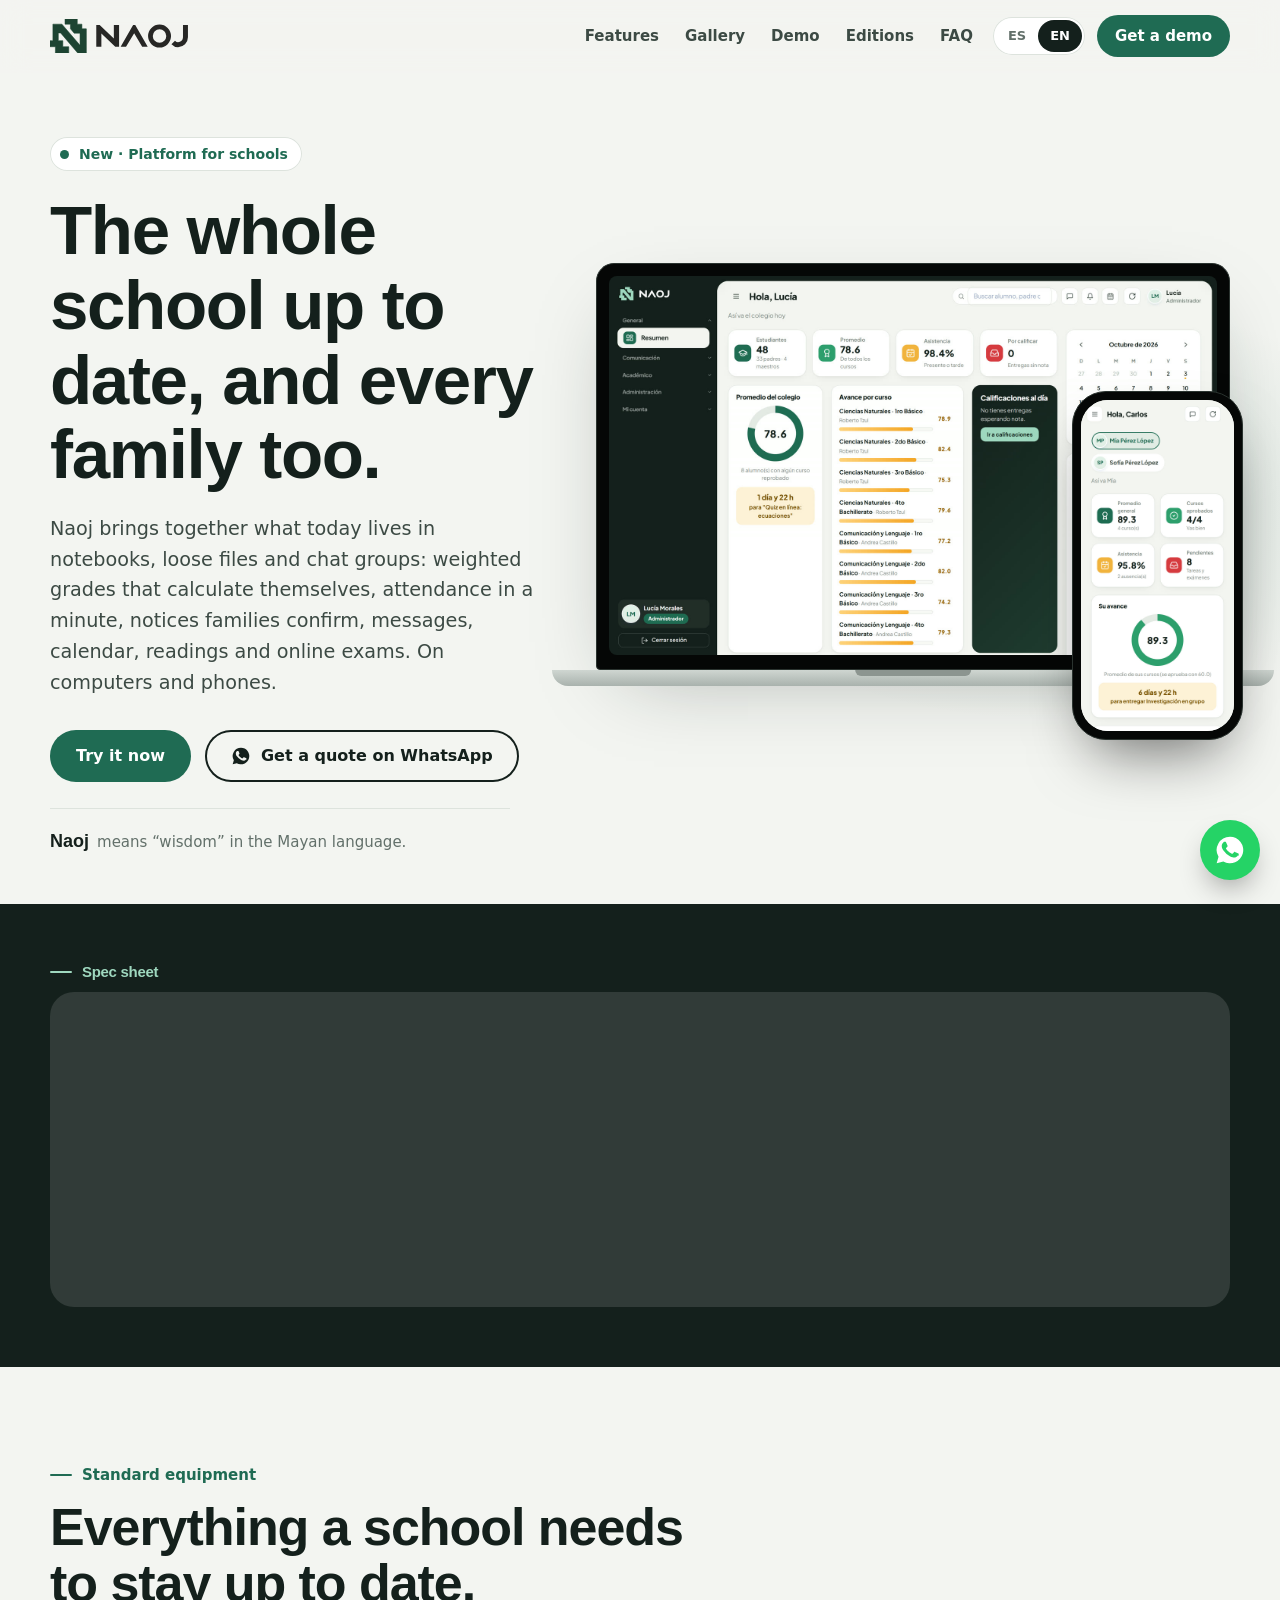
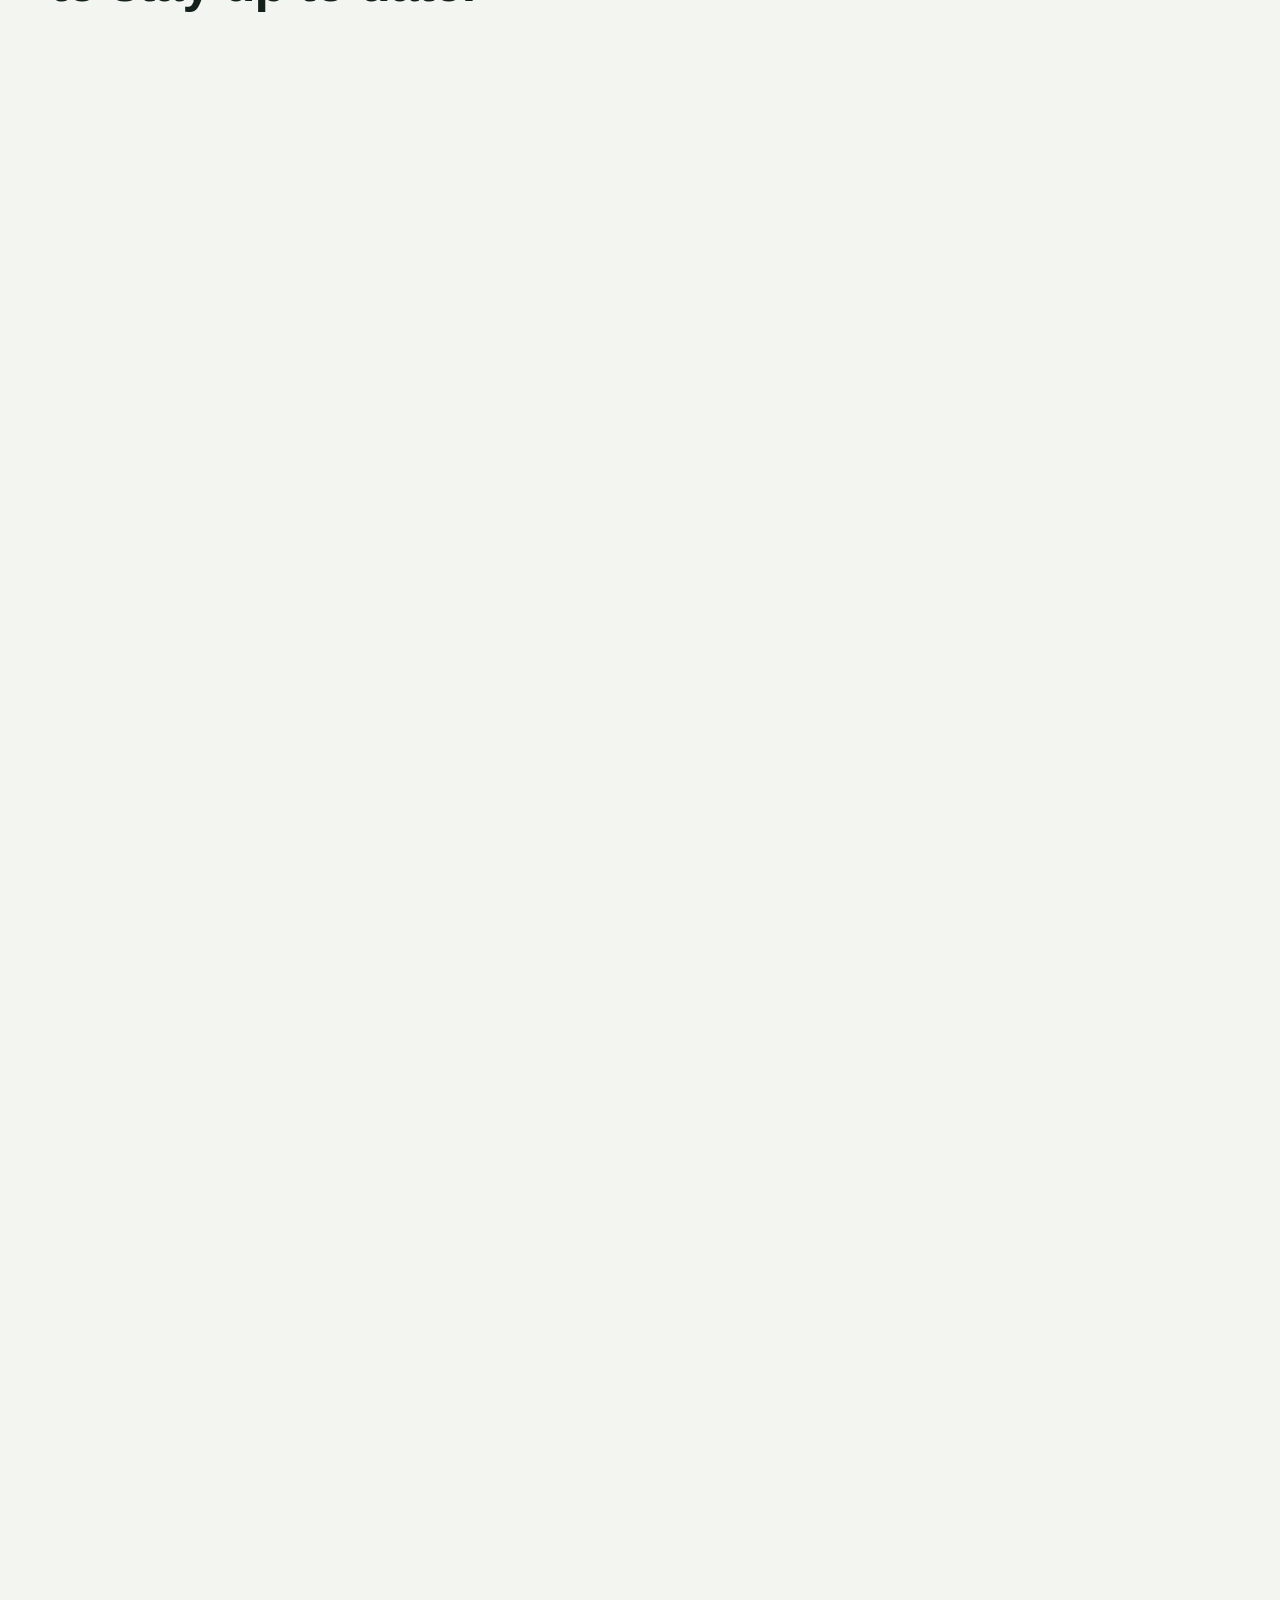
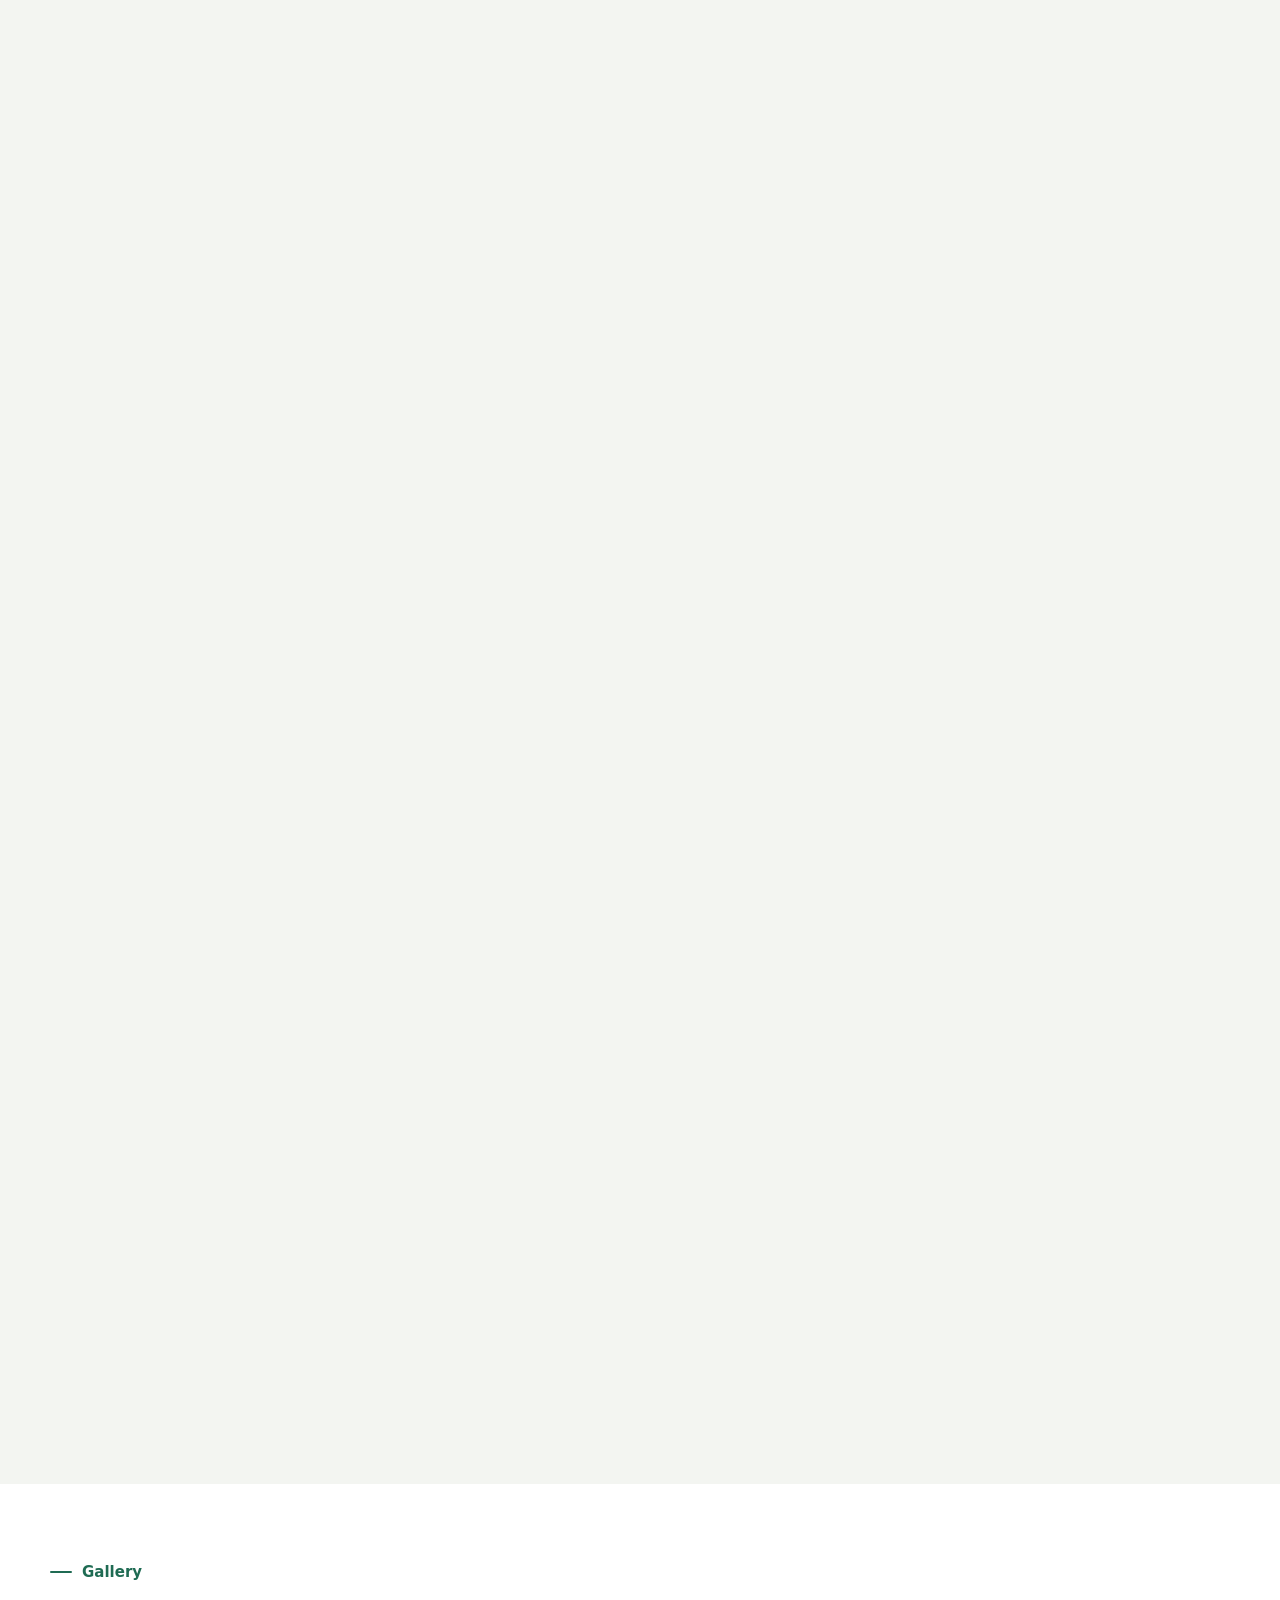
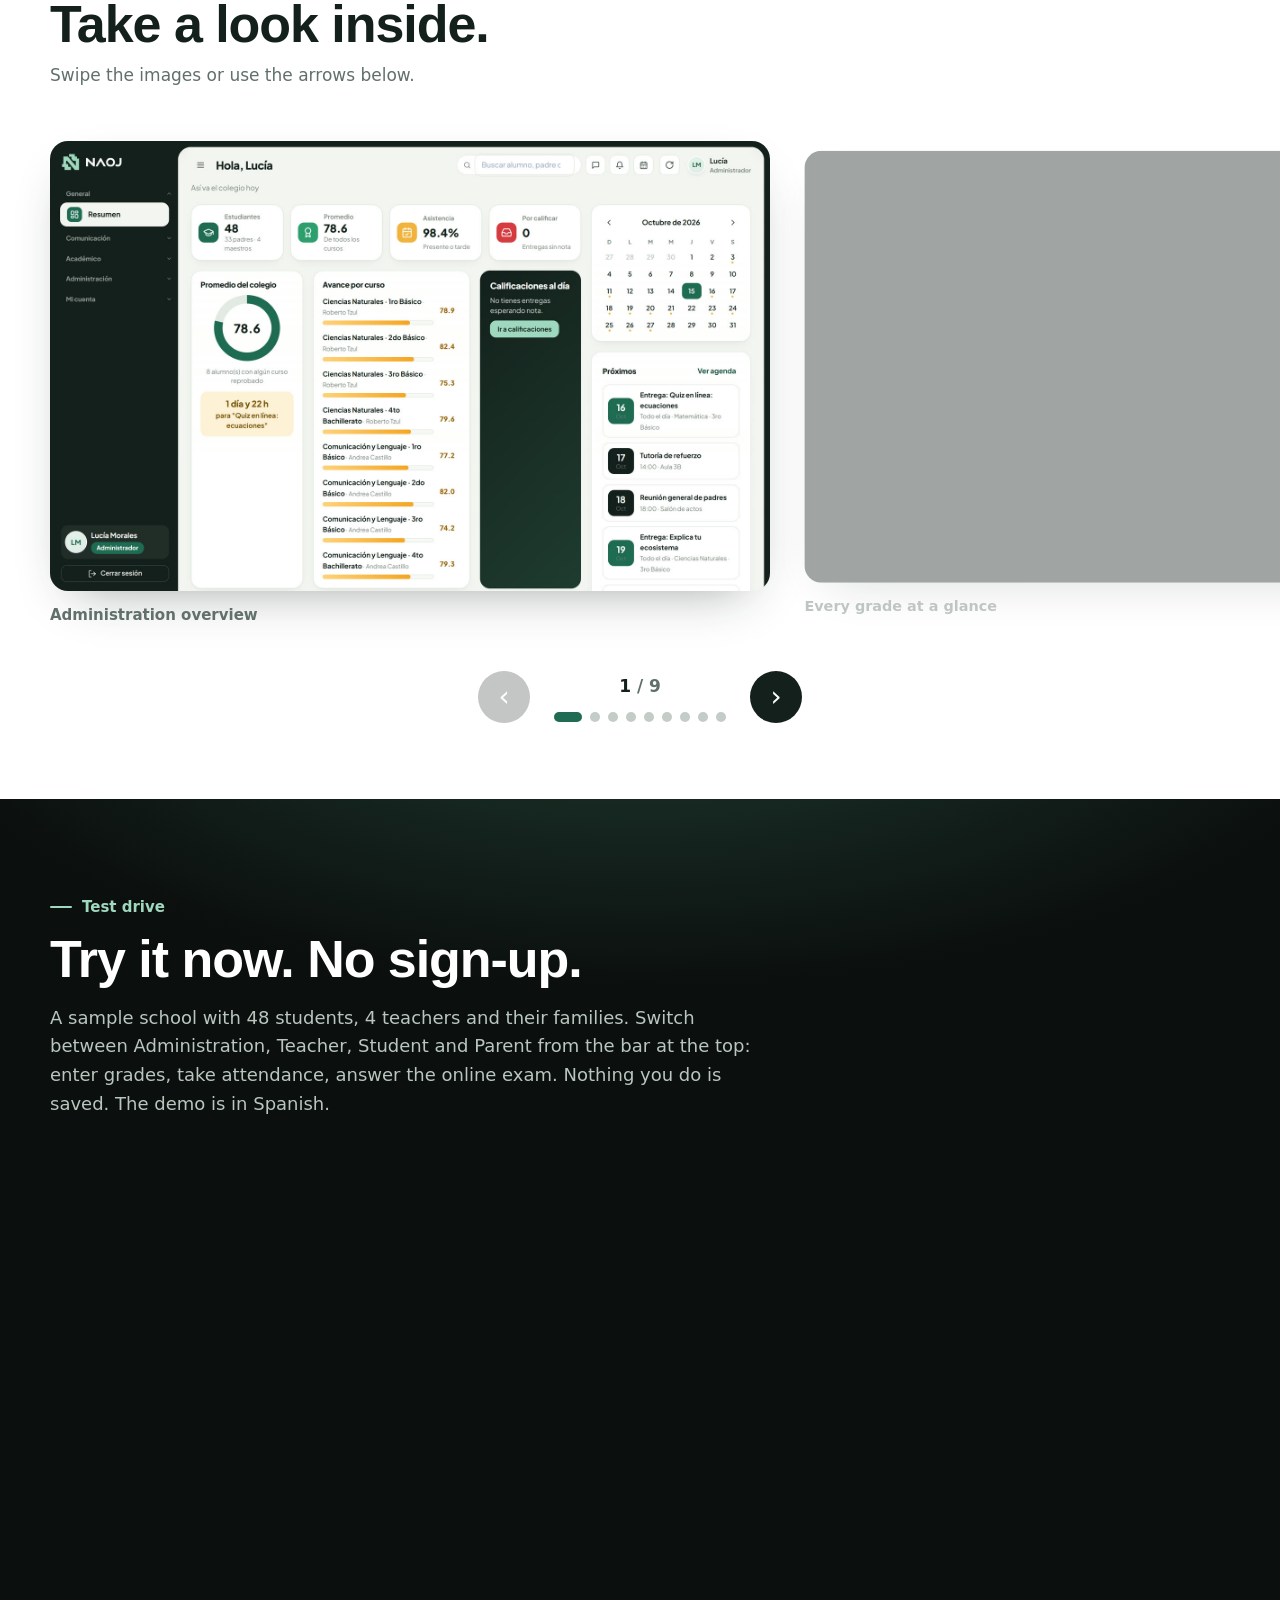
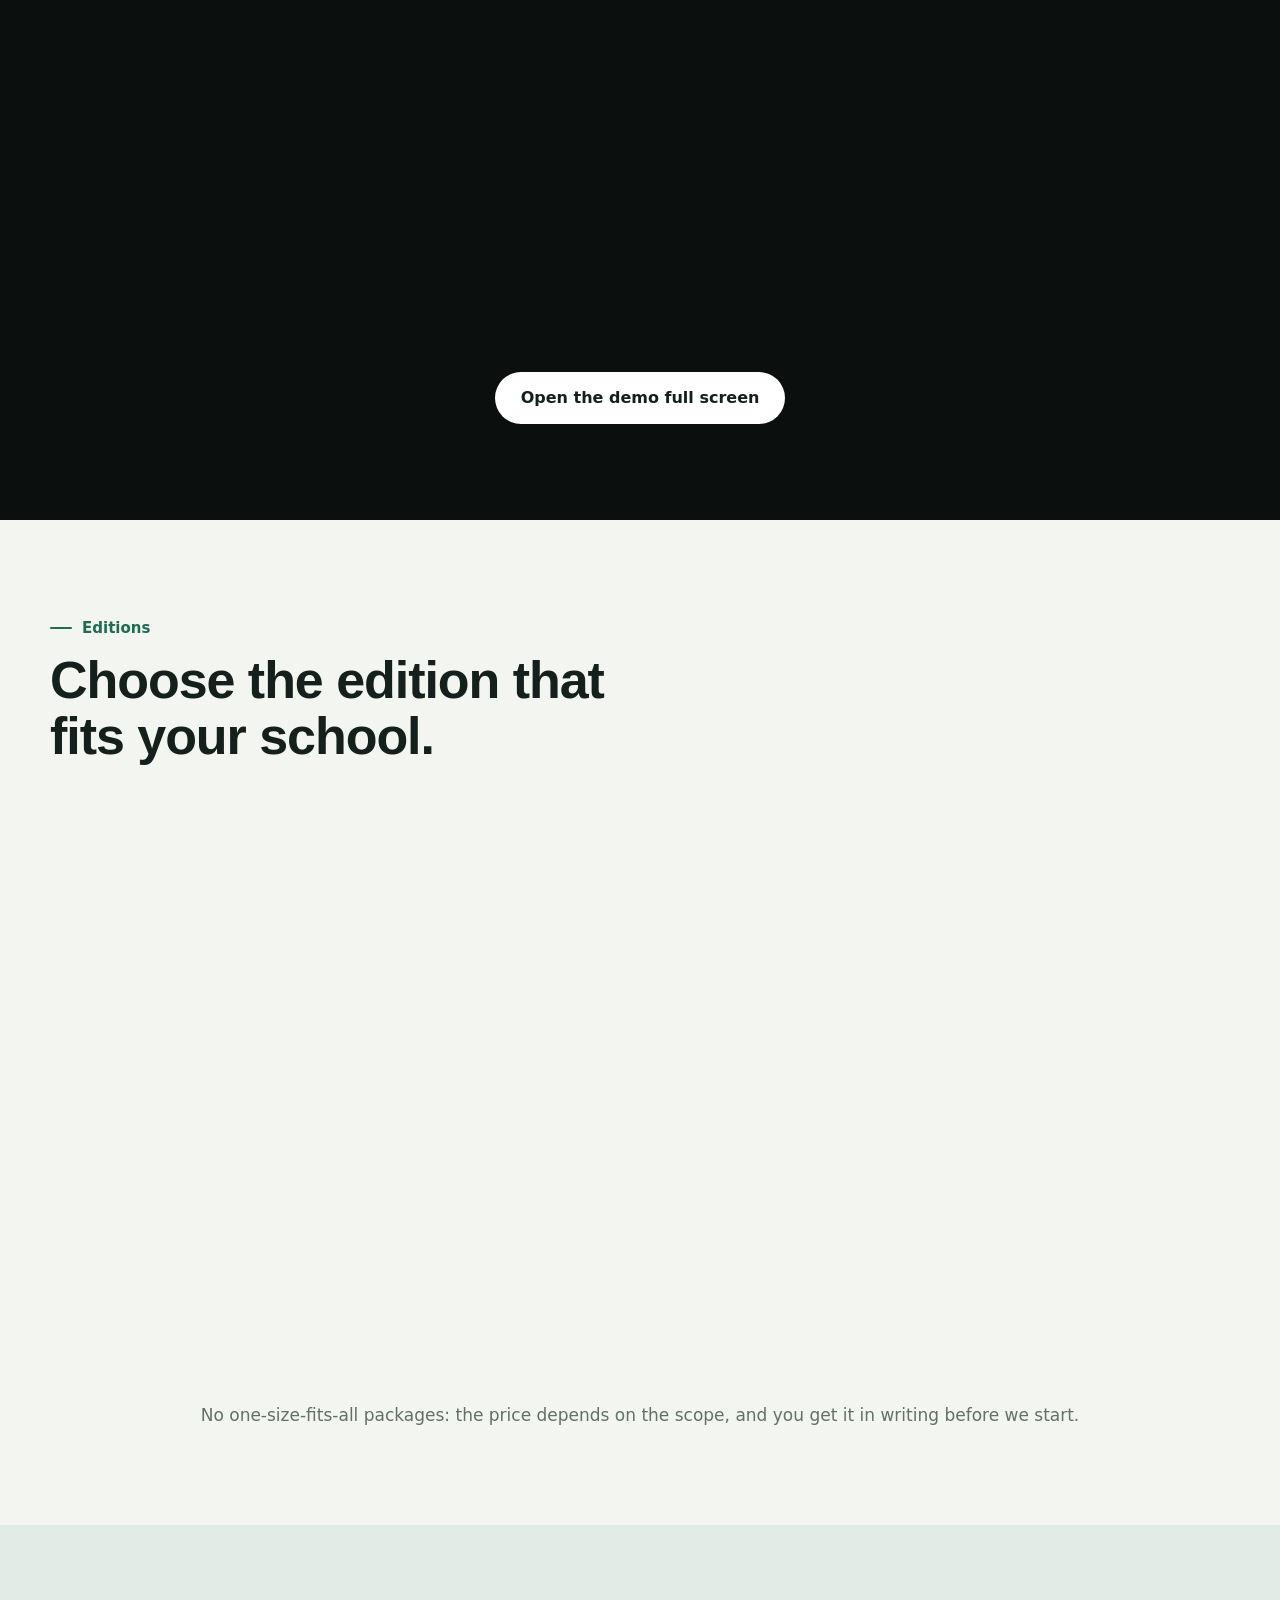
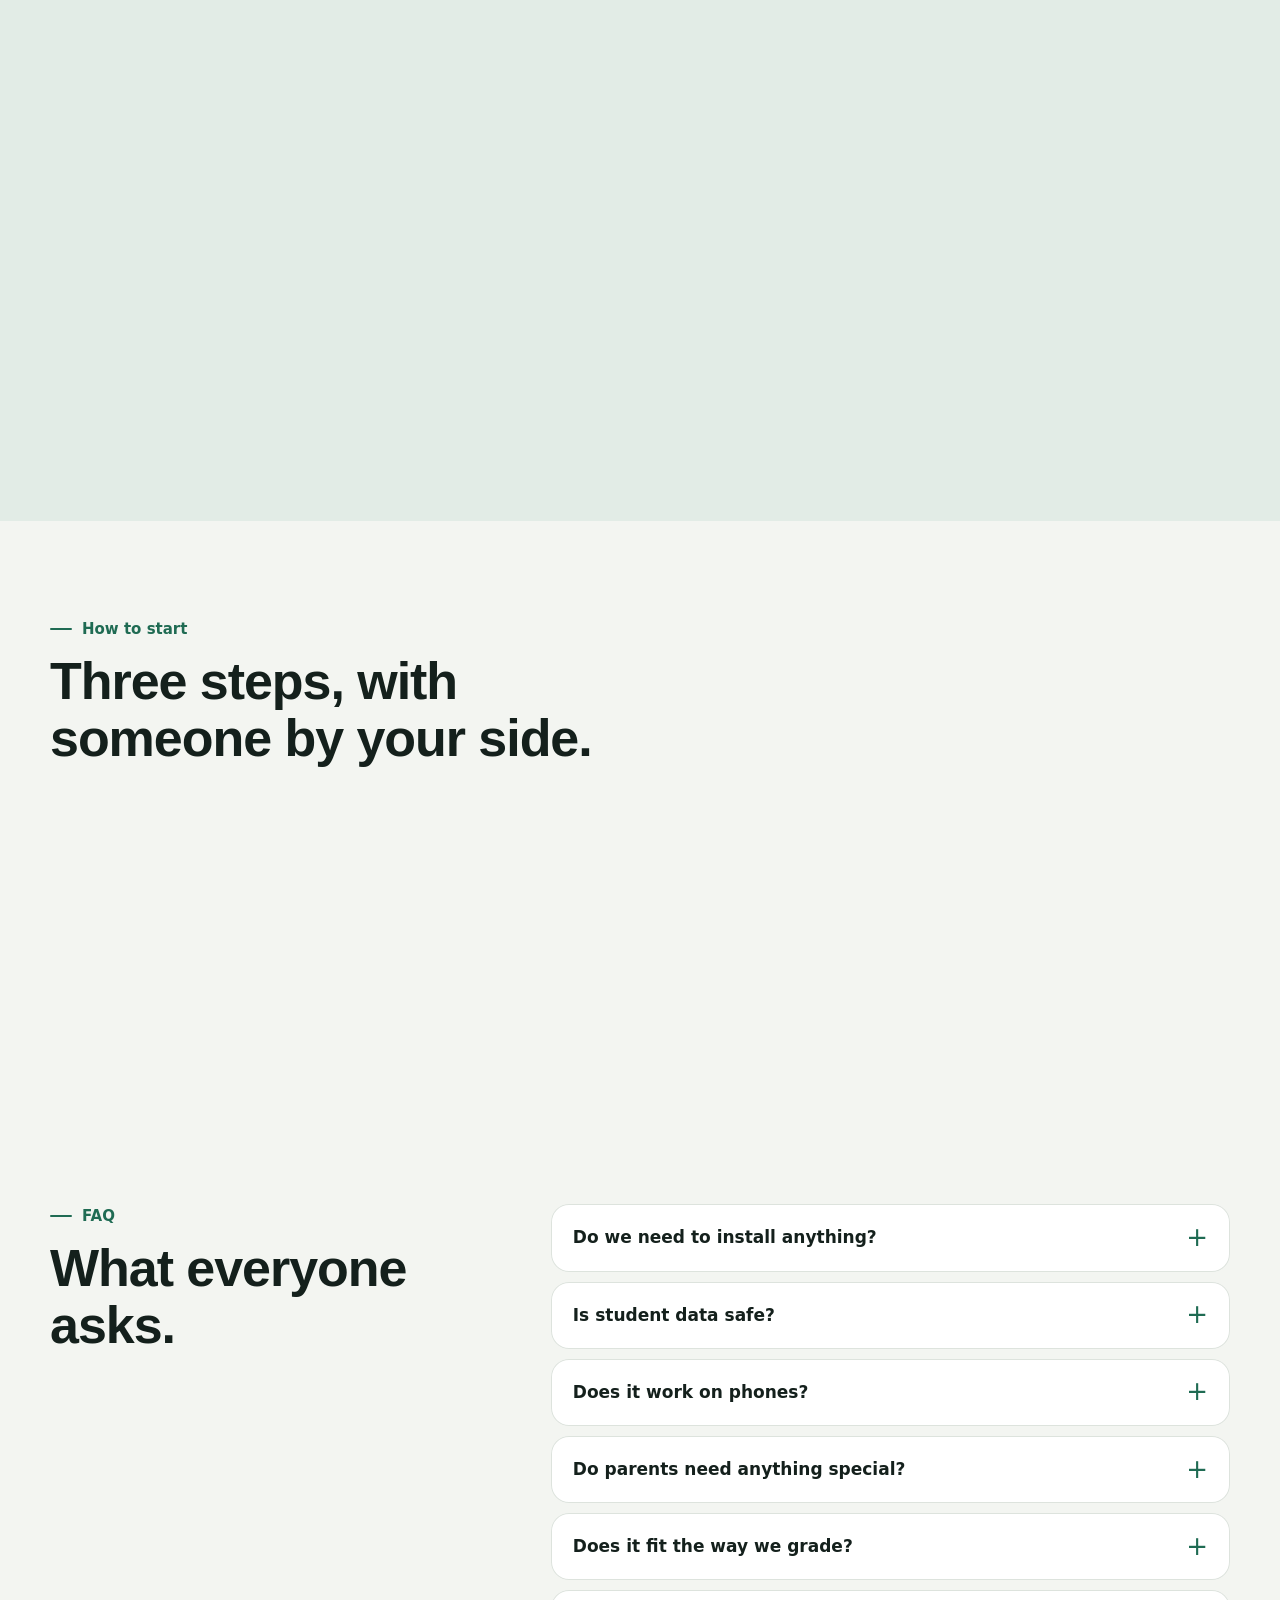
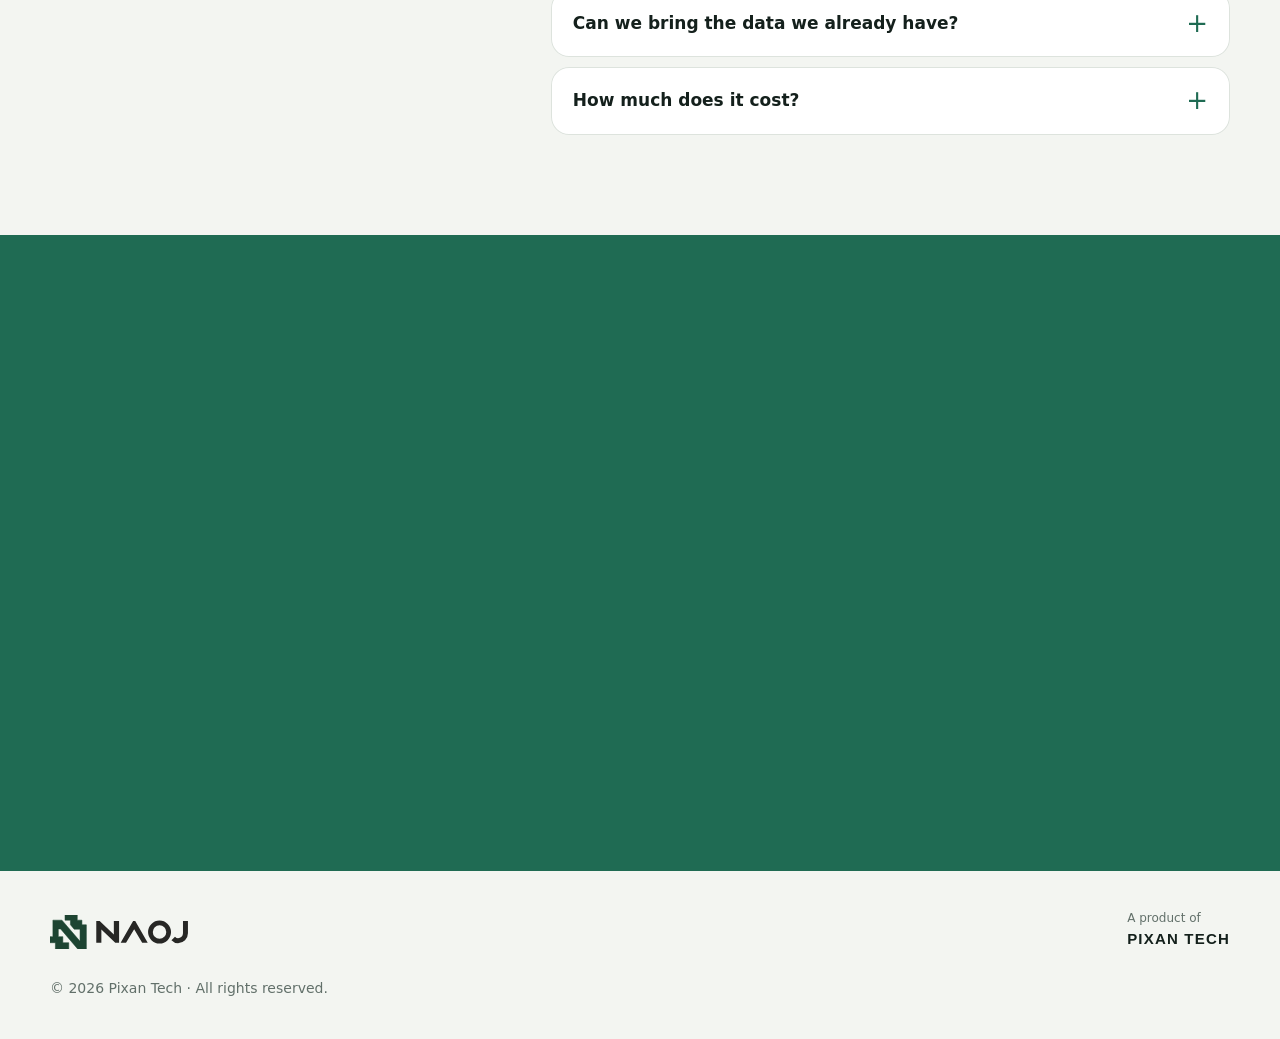
==== commit 7694c0c5: "Add files via upload" ====
--- a/index.html
+++ b/index.html
@@ -18,7 +18,7 @@
 <meta name="twitter:card" content="summary_large_image">
 <link rel="preconnect" href="https://fonts.googleapis.com">
 <link rel="preconnect" href="https://fonts.gstatic.com" crossorigin>
-<link href="https://fonts.googleapis.com/css2?family=Fraunces:opsz,wght@9..144,600;9..144,700&family=Plus+Jakarta+Sans:wght@400;500;600;700;800&display=swap" rel="stylesheet">
+<link href="https://fonts.googleapis.com/css2?family=Archivo:wght@600;700;800&family=Public+Sans:wght@400;500;600;700&display=swap" rel="stylesheet">
 <link rel="stylesheet" href="css/landing.css">
 <script src="js/frame-guard.js"></script>
 <script src="js/landing.js" defer></script>
@@ -29,10 +29,7 @@
 <!-- ═════ CABECERA ═════ -->
 <header class="hdr" id="top">
   <div class="wrap hdr-in">
-    <a class="logo" href="#top" aria-label="Naoj">
-      <svg class="mark" viewBox="0 0 32 32" aria-hidden="true"><path d="M16 9 3 6.5v17L16 26z" fill="#9CC3FF"/><path d="M16 9 3 23.5 16 26z" fill="#6FA3FA"/><path d="M16 9 29 6.5v17L16 26z" fill="#3D7BEF"/><path d="M16 9 29 23.5 16 26z" fill="#2559CF"/><path d="M16 9 12.5 3.5h7z" fill="#F2B33D"/><path d="M16 9v17" stroke="#14213D" stroke-opacity=".35" stroke-width=".8"/></svg>
-      <span>Naoj</span>
-    </a>
+    <a class="logo" href="#top" aria-label="Naoj"><img src="img/marca/naoj-logotipo-horizontal.svg" alt="Naoj" width="138" height="34"></a>
     <nav class="nav" aria-label="Principal" data-i18n-aria="nav.aria">
       <a href="#equipamiento" data-i18n="nav.features">Equipamiento</a>
       <a href="#galeria" data-i18n="nav.gallery">Galería</a>
@@ -290,7 +287,7 @@
 <!-- ═════ CIERRE ═════ -->
 <section class="final">
   <div class="wrap final-in reveal">
-    <svg class="mark" viewBox="0 0 32 32" aria-hidden="true"><path d="M16 9 3 6.5v17L16 26z" fill="#DCE7FD"/><path d="M16 9 3 23.5 16 26z" fill="#B7CEFB"/><path d="M16 9 29 6.5v17L16 26z" fill="#fff"/><path d="M16 9 29 23.5 16 26z" fill="#E3ECFD"/><path d="M16 9 12.5 3.5h7z" fill="#F2B33D"/></svg>
+    <img class="mark" src="img/marca/naoj-isotipo-blanco.svg" alt="" width="76" height="71">
     <h2 data-i18n="final.title">Que todo el colegio esté al día.</h2>
     <p data-i18n="final.text">Cuéntenos cómo trabaja hoy su colegio y le mostramos Naoj con sus propios grados y cursos.</p>
     <a class="btn light big" data-wa="final" href="https://wa.me/50258253416" target="_blank" rel="noopener"><span data-i18n="cta.whatsapp2">Escríbanos por WhatsApp</span></a>
@@ -300,7 +297,7 @@
 
 <footer class="ftr">
   <div class="wrap ftr-in">
-    <a class="logo" href="#top" aria-label="Naoj"><svg class="mark" viewBox="0 0 32 32" aria-hidden="true"><path d="M16 9 3 6.5v17L16 26z" fill="#9CC3FF"/><path d="M16 9 3 23.5 16 26z" fill="#6FA3FA"/><path d="M16 9 29 6.5v17L16 26z" fill="#3D7BEF"/><path d="M16 9 29 23.5 16 26z" fill="#2559CF"/><path d="M16 9 12.5 3.5h7z" fill="#F2B33D"/><path d="M16 9v17" stroke="#14213D" stroke-opacity=".35" stroke-width=".8"/></svg><span>Naoj</span></a>
+    <a class="logo" href="#top" aria-label="Naoj"><img src="img/marca/naoj-logotipo-horizontal.svg" alt="Naoj" width="138" height="34"></a>
     <a class="pixan" href="https://www.pixantech.net" target="_blank" rel="noopener">
       <img src="img/pixan-emblem-black.png" alt="" width="56" height="42" loading="lazy">
       <span><small data-i18n="ftr.by">Un producto de</small><b>PIXAN TECH</b></span>
--- a/css/landing.css
+++ b/css/landing.css
@@ -1,95 +1,96 @@
 /* ═════════════════════════════════════════════════════════════
    Naoj · página-anuncio
-   Colores de la app: azul marino #14213D, azul #2F6FEB, ámbar #F2B33D.
-   Fraunces (títulos, aire de libro) + Plus Jakarta Sans (texto, la de la app).
+   Marca Pixan Tech (como Yakbal): Archivo (títulos) + Public Sans (texto),
+   fondo #f3f5f1, tinta #14201c, verde #1f6b53, menta #9fd8bf.
    Las capturas de la app son las protagonistas.
    ═════════════════════════════════════════════════════════════ */
 :root{
-  --bg:#F2F5FA; --paper:#ffffff; --ink:#14213D; --ink-2:#3A4767; --muted:#66718A; --line:#DCE3EE;
-  --blue:#2F6FEB; --blue-2:#1F54C4; --blue-soft:#E3ECFD; --amber:#F2B33D; --amber-soft:#FCF0D4; --green:#1FA971;
-  --night:#0C1428; --night-2:#16223F;
+  --bg:#f3f5f1; --paper:#ffffff; --ink:#14201c; --ink-2:#3c4a44; --muted:#62706a; --line:#dde3dd;
+  --green:#1f6b53; --green-2:#164d3c; --green-soft:#e2ece6; --mint:#9fd8bf; --tick:#1f6b53;
+  --night:#0b0f0d; --night-2:#141a17;
   --radius:24px; --wrap:1180px;
-  --shadow:0 30px 80px -30px rgba(20,33,61,.4);
+  --shadow:0 30px 80px -30px rgba(20,32,28,.35);
   --ease:cubic-bezier(.2,.7,.2,1);
 }
 *{box-sizing:border-box;margin:0;padding:0}
 [hidden]{display:none!important}
 html{scroll-behavior:smooth;-webkit-text-size-adjust:100%}
-body{font-family:'Plus Jakarta Sans',system-ui,-apple-system,'Segoe UI',sans-serif;font-size:17px;line-height:1.6;color:var(--ink);background:var(--bg);-webkit-font-smoothing:antialiased;overflow-x:hidden}
+body{font-family:'Public Sans',system-ui,-apple-system,'Segoe UI',sans-serif;font-size:17px;line-height:1.6;color:var(--ink);background:var(--bg);-webkit-font-smoothing:antialiased;overflow-x:hidden}
 img{display:block;max-width:100%;height:auto}
 a{color:inherit}
-h1,h2,h3,.spec-grid b,.step-grid b{font-family:'Fraunces',Georgia,serif;font-optical-sizing:auto;font-weight:600;letter-spacing:-.015em;line-height:1.08}
+h1,h2,h3,.spec-grid b,.step-grid b{font-family:'Archivo','Arial Narrow',sans-serif;font-weight:800;letter-spacing:-.02em;line-height:1.08}
 .wrap{width:min(var(--wrap),100% - 32px);margin-inline:auto}
 .skip{position:absolute;left:-999px;top:8px;background:var(--ink);color:#fff;padding:8px 14px;border-radius:999px;z-index:100}
 .skip:focus{left:8px}
-:focus-visible{outline:3px solid var(--blue);outline-offset:3px;border-radius:6px}
+:focus-visible{outline:3px solid var(--green);outline-offset:3px;border-radius:6px}
 
 /* ───── Botones ───── */
-.btn{display:inline-flex;align-items:center;justify-content:center;gap:10px;min-height:52px;padding:0 26px;border-radius:999px;background:var(--blue);color:#fff;
+.btn{display:inline-flex;align-items:center;justify-content:center;gap:10px;min-height:52px;padding:0 26px;border-radius:999px;background:var(--green);color:#fff;
   font-weight:700;font-size:16px;text-decoration:none;border:0;cursor:pointer;transition:transform .2s var(--ease),background .2s,box-shadow .2s;white-space:nowrap}
-.btn:hover{background:var(--blue-2);transform:translateY(-2px);box-shadow:0 12px 30px -12px rgba(47,111,235,.65)}
+.btn:hover{background:var(--green-2);transform:translateY(-2px);box-shadow:0 12px 30px -12px rgba(31,107,83,.6)}
 .btn:active{transform:translateY(0)}
 .btn svg{width:20px;height:20px;fill:currentColor}
 .btn.ghost{background:transparent;color:var(--ink);box-shadow:inset 0 0 0 2px var(--ink)}
 .btn.ghost:hover{background:var(--ink);color:#fff}
-.btn.amber{background:var(--amber);color:var(--ink)}
-.btn.amber:hover{background:#E6A42A;box-shadow:0 12px 30px -12px rgba(242,179,61,.7)}
+.btn.amber{background:var(--mint);color:var(--green-2)}
+.btn.amber:hover{background:#86c9ad;box-shadow:0 12px 30px -12px rgba(159,216,191,.7)}
 .btn.light{background:#fff;color:var(--ink)}
-.btn.light:hover{background:var(--amber-soft)}
+.btn.light:hover{background:var(--green-soft)}
 .btn.sm{min-height:42px;padding:0 18px;font-size:15px}
 .btn.big{min-height:60px;padding:0 34px;font-size:18px}
 
 /* ───── Logo ───── */
-.logo{display:inline-flex;align-items:center;gap:10px;text-decoration:none;font-family:'Fraunces',Georgia,serif;font-weight:700;font-size:26px;letter-spacing:-.02em}
-.mark{width:34px;height:34px;flex:none}
+.logo{display:inline-flex;align-items:center;text-decoration:none}
+.logo img{height:34px;width:auto}
+.mark{display:block;flex:none}
 
 /* ───── Cabecera ───── */
-.hdr{position:sticky;top:0;z-index:40;background:rgba(242,245,250,.84);backdrop-filter:saturate(160%) blur(14px);-webkit-backdrop-filter:saturate(160%) blur(14px);border-bottom:1px solid transparent;transition:border-color .3s}
+.hdr{position:sticky;top:0;z-index:40;background:rgba(243,245,241,.82);backdrop-filter:saturate(160%) blur(14px);-webkit-backdrop-filter:saturate(160%) blur(14px);border-bottom:1px solid transparent;transition:border-color .3s}
 .hdr.scrolled{border-bottom-color:var(--line)}
 .hdr-in{display:flex;align-items:center;gap:20px;min-height:72px}
 .nav{display:flex;gap:26px;margin-left:auto}
 .nav a{text-decoration:none;font-weight:600;font-size:15px;color:var(--ink-2);position:relative}
-.nav a::after{content:"";position:absolute;left:0;right:0;bottom:-6px;height:2px;background:var(--blue);transform:scaleX(0);transition:transform .25s var(--ease)}
+.nav a::after{content:"";position:absolute;left:0;right:0;bottom:-6px;height:2px;background:var(--green);transform:scaleX(0);transition:transform .25s var(--ease)}
 .nav a:hover::after{transform:scaleX(1)}
 .hdr-act{display:flex;align-items:center;gap:12px}
 .lang{display:inline-flex;padding:3px;border-radius:999px;background:var(--paper);box-shadow:inset 0 0 0 1px var(--line)}
 .lang button{all:unset;cursor:pointer;padding:6px 12px;border-radius:999px;font-weight:700;font-size:13px;color:var(--muted)}
 .lang button.on{background:var(--ink);color:#fff}
-.lang button:focus-visible{outline:2px solid var(--blue);outline-offset:2px}
+.lang button:focus-visible{outline:2px solid var(--green);outline-offset:2px}
 
 /* ───── Portada ───── */
 .hero{padding:64px 0 48px;overflow:hidden}
 .hero-in{display:grid;grid-template-columns:minmax(0,.92fr) minmax(0,1.18fr);gap:52px;align-items:center}
-.eyebrow{display:inline-flex;align-items:center;gap:10px;padding:6px 14px 6px 10px;border-radius:999px;background:var(--paper);box-shadow:inset 0 0 0 1px var(--line);font-weight:700;font-size:14px;color:var(--blue-2)}
-.eyebrow .dot{width:9px;height:9px;border-radius:50%;background:var(--amber);animation:ping 2.4s infinite}
-h1{font-size:clamp(42px,5.6vw,72px);margin:22px 0 22px;max-width:12ch}
+.eyebrow{display:inline-flex;align-items:center;gap:10px;padding:6px 14px 6px 10px;border-radius:999px;background:var(--paper);box-shadow:inset 0 0 0 1px var(--line);font-weight:700;font-size:14px;color:var(--green)}
+.eyebrow .dot{width:9px;height:9px;border-radius:50%;background:var(--green);animation:ping 2.4s infinite}
+h1{font-size:clamp(42px,5.4vw,70px);margin:22px 0 22px;max-width:14ch}
 .lead{font-size:clamp(17px,1.5vw,19.5px);color:var(--ink-2);max-width:56ch}
 .hero-cta{display:flex;flex-wrap:wrap;gap:14px;margin:32px 0 26px}
 .maya{display:flex;align-items:baseline;gap:8px;font-size:15px;color:var(--muted);padding-top:18px;border-top:1px solid var(--line);max-width:460px}
-.maya b{font-family:'Fraunces',Georgia,serif;font-size:19px;color:var(--ink)}
+.maya b{font-family:'Archivo',sans-serif;font-weight:800;font-size:18px;color:var(--ink)}
 .hero-visual{position:relative;padding:10px 0 54px}
-.hero-visual::before{content:"";position:absolute;inset:8% -30% 4% 12%;background:radial-gradient(closest-side,rgba(47,111,235,.16),transparent);z-index:-1}
+.hero-visual::before{content:"";position:absolute;inset:8% -30% 4% 12%;background:radial-gradient(closest-side,rgba(31,107,83,.14),transparent);z-index:-1}
 
 /* ───── Dispositivos (CSS puro) ───── */
 .laptop{position:relative}
-.laptop .screen{background:#0A1020;border-radius:18px 18px 4px 4px;padding:12px 12px 14px;box-shadow:var(--shadow);border:1px solid #26314d}
+.laptop .screen{background:#050706;border-radius:18px 18px 4px 4px;padding:12px 12px 14px;box-shadow:var(--shadow);border:1px solid #2a332f}
 .laptop .screen img{border-radius:8px;aspect-ratio:16/10;object-fit:cover;width:100%;background:var(--ink)}
-.laptop .base{height:16px;margin:0 -7%;background:linear-gradient(#D4DAE4,#A9B2C2);border-radius:0 0 22px 22px;position:relative}
-.laptop .base::after{content:"";position:absolute;left:50%;top:0;width:16%;height:6px;transform:translateX(-50%);background:#8E98AA;border-radius:0 0 8px 8px}
+.laptop .base{height:16px;margin:0 -7%;background:linear-gradient(#cfd6d1,#a9b2ad);border-radius:0 0 22px 22px;position:relative}
+.laptop .base::after{content:"";position:absolute;left:50%;top:0;width:16%;height:6px;transform:translateX(-50%);background:#8c9590;border-radius:0 0 8px 8px}
 .phone{position:absolute;right:-2%;bottom:0;width:27%;min-width:120px}
-.phone .screen{background:#0A1020;border-radius:34px;padding:8px;box-shadow:0 30px 60px -20px rgba(12,20,40,.6);border:1px solid #26314d}
+.phone .screen{background:#050706;border-radius:34px;padding:8px;box-shadow:0 30px 60px -20px rgba(0,0,0,.55);border:1px solid #2a332f}
 .phone .screen img{border-radius:27px;aspect-ratio:390/844;object-fit:cover;object-position:top;background:var(--bg)}
 .phone.sm{width:30%}
 
 /* ───── Ficha técnica ───── */
 .specs{padding:60px 0;background:var(--ink);color:#fff}
-.kicker{font-weight:700;font-size:15px;color:var(--blue);margin-bottom:12px;display:flex;align-items:center;gap:10px}
+.kicker{font-weight:700;font-size:15px;color:var(--green);margin-bottom:12px;display:flex;align-items:center;gap:10px}
 .kicker::before{content:"";width:22px;height:2px;background:currentColor;border-radius:2px}
-.kicker.light,.specs .kicker{color:var(--amber)}
+.kicker.light,.specs .kicker{color:var(--mint)}
 .spec-grid{list-style:none;display:grid;grid-template-columns:repeat(4,minmax(0,1fr));gap:1px;background:rgba(255,255,255,.12);border-radius:var(--radius);overflow:hidden}
 .spec-grid li{background:var(--ink);padding:26px 22px;display:flex;flex-direction:column;gap:6px}
 .spec-grid b{font-size:clamp(36px,4vw,52px);color:#fff}
-.spec-grid span{color:#B8C2D9;font-size:15px;line-height:1.45}
+.spec-grid span{color:#b9c6bf;font-size:15px;line-height:1.45}
 
 /* ───── Equipamiento ───── */
 .features{padding:96px 0 40px}
@@ -99,47 +100,47 @@
 .feat-img{position:relative}
 .feat-img.duo{padding-bottom:30px}
 .feat-img.duo .phone{right:-3%;bottom:-6px}
-.tag{display:inline-block;padding:5px 12px;border-radius:999px;background:var(--blue-soft);color:var(--blue-2);font-weight:700;font-size:13px;margin-bottom:16px}
+.tag{display:inline-block;padding:5px 12px;border-radius:999px;background:var(--green-soft);color:var(--green-2);font-weight:700;font-size:13px;margin-bottom:16px}
 .feat h3{font-size:clamp(27px,2.8vw,38px);margin-bottom:14px}
 .feat p{color:var(--ink-2);margin-bottom:18px;max-width:58ch}
 .ticks{list-style:none;display:flex;flex-direction:column;gap:10px}
 .ticks li{position:relative;padding-left:32px;font-weight:600;color:var(--ink)}
-.ticks li::before{content:"";position:absolute;left:0;top:3px;width:20px;height:20px;border-radius:50%;background:var(--green) url("data:image/svg+xml,%3Csvg xmlns='http://www.w3.org/2000/svg' viewBox='0 0 24 24' fill='none' stroke='white' stroke-width='3.5' stroke-linecap='round' stroke-linejoin='round'%3E%3Cpath d='M6 12l4 4 8-9'/%3E%3C/svg%3E") center/12px no-repeat}
+.ticks li::before{content:"";position:absolute;left:0;top:3px;width:20px;height:20px;border-radius:50%;background:var(--tick) url("data:image/svg+xml,%3Csvg xmlns='http://www.w3.org/2000/svg' viewBox='0 0 24 24' fill='none' stroke='white' stroke-width='3.5' stroke-linecap='round' stroke-linejoin='round'%3E%3Cpath d='M6 12l4 4 8-9'/%3E%3C/svg%3E") center/12px no-repeat}
 
 /* ───── Galería ───── */
 .gallery{padding:76px 0;background:var(--paper)}
 .gallery .h2{margin-bottom:10px}
 .gal-hint{color:var(--muted);margin:0 0 32px}
 .round{all:unset;flex:none;cursor:pointer;width:52px;height:52px;border-radius:50%;display:grid;place-items:center;font-size:28px;line-height:1;background:var(--ink);color:#fff;transition:background .2s,opacity .2s,transform .2s}
-.round:hover{background:var(--blue);transform:scale(1.06)}
-.round:focus-visible{outline:3px solid var(--blue);outline-offset:3px}
+.round:hover{background:var(--green);transform:scale(1.06)}
+.round:focus-visible{outline:3px solid var(--green);outline-offset:3px}
 .round:disabled{opacity:.25;cursor:default;transform:none;background:var(--ink)}
 .gal-ctrl{display:flex;align-items:center;justify-content:center;gap:24px;margin-top:8px}
 .gal-mid{display:flex;flex-direction:column;align-items:center;gap:12px;min-width:0}
 .gal-count{margin:0;font-weight:600;color:var(--muted);text-align:center}
 .gal-count b{color:var(--ink)}
 .gal-dots{display:flex;gap:8px;flex-wrap:wrap;justify-content:center}
-.gal-dots .dot{all:unset;cursor:pointer;width:10px;height:10px;border-radius:999px;background:#C5CEDD;transition:width .25s,background .25s}
-.gal-dots .dot.on{width:28px;background:var(--blue)}
-.gal-dots .dot:focus-visible{outline:2px solid var(--blue);outline-offset:3px}
+.gal-dots .dot{all:unset;cursor:pointer;width:10px;height:10px;border-radius:999px;background:#c3ccc6;transition:width .25s,background .25s}
+.gal-dots .dot.on{width:28px;background:var(--green)}
+.gal-dots .dot:focus-visible{outline:2px solid var(--green);outline-offset:3px}
 .gal-track{display:flex;align-items:center;gap:20px;overflow-x:auto;scroll-snap-type:x mandatory;padding:6px max(16px,calc((100vw - var(--wrap))/2)) 24px;scrollbar-width:none;outline:none}
 .gal-track::-webkit-scrollbar{display:none}
 .gal-track figure{flex:0 0 min(720px,82vw);scroll-snap-align:center}
 .gal-track figure.tall{flex-basis:calc(min(720px,82vw) * .29)}
-.gal-track img{border-radius:18px;box-shadow:0 20px 50px -25px rgba(20,33,61,.5);width:100%;aspect-ratio:16/10;object-fit:cover;background:var(--ink)}
+.gal-track img{border-radius:18px;box-shadow:0 20px 50px -25px rgba(20,32,28,.45);width:100%;aspect-ratio:16/10;object-fit:cover;background:var(--ink)}
 .gal-track figure.tall img{aspect-ratio:390/844;object-position:top;background:var(--bg)}
 .gal-track figcaption{margin-top:12px;font-weight:600;color:var(--muted);font-size:15px}
 .js .gal-track figure{opacity:.4;transform:scale(.96);transition:opacity .35s,transform .35s;cursor:pointer}
 .js .gal-track figure.on{opacity:1;transform:none;cursor:default}
 
 /* ───── Demo ───── */
-.demo{padding:96px 0;background:radial-gradient(1200px 520px at 50% -10%,#22346A 0%,var(--night) 62%);color:#fff}
+.demo{padding:96px 0;background:radial-gradient(1200px 520px at 50% -10%,#1f3a30 0%,var(--night) 62%);color:#fff}
 .h2.light{color:#fff;margin-bottom:16px}
-.demo-sub{color:#B8C2D9;max-width:62ch;margin-bottom:40px;font-size:18px}
-.demo-frame{border-radius:20px;overflow:hidden;background:#000;box-shadow:0 40px 100px -30px rgba(0,0,0,.8);border:1px solid #26314d}
-.demo-bar{display:flex;align-items:center;gap:7px;padding:12px 16px;background:var(--night-2);border-bottom:1px solid #26314d}
-.demo-bar span{width:11px;height:11px;border-radius:50%;background:#3A4767}
-.demo-bar b{margin-left:auto;margin-right:auto;font-family:'Fraunces',Georgia,serif;font-weight:600;font-size:14px;color:#9AA6C2;transform:translateX(-24px)}
+.demo-sub{color:#b9c6bf;max-width:62ch;margin-bottom:40px;font-size:18px}
+.demo-frame{border-radius:20px;overflow:hidden;background:#000;box-shadow:0 40px 100px -30px rgba(0,0,0,.8);border:1px solid #2a332f}
+.demo-bar{display:flex;align-items:center;gap:7px;padding:12px 16px;background:var(--night-2);border-bottom:1px solid #2a332f}
+.demo-bar span{width:11px;height:11px;border-radius:50%;background:#3a4540}
+.demo-bar b{margin-left:auto;margin-right:auto;font-family:'Archivo',sans-serif;font-weight:600;font-size:14px;color:#8fa198;transform:translateX(-24px)}
 .demo-frame iframe{display:block;width:100%;height:min(780px,82vh);border:0;background:var(--ink)}
 .demo-open{margin-top:26px;text-align:center}
 
@@ -152,15 +153,15 @@
 .ed-for{color:var(--muted);margin-top:-8px}
 .ed .ticks{flex:1}
 .ed.best{background:var(--ink);color:#fff;box-shadow:none}
-.ed.best .ed-for{color:#B8C2D9}
+.ed.best .ed-for{color:#b9c6bf}
 .ed.best .ticks li{color:#fff}
-.badge{position:absolute;top:-13px;left:28px;background:var(--amber);color:var(--ink);font-weight:800;font-size:12.5px;padding:5px 12px;border-radius:999px}
+.badge{position:absolute;top:-13px;left:28px;background:var(--mint);color:var(--green-2);font-weight:800;font-size:12.5px;padding:5px 12px;border-radius:999px}
 .ed-note{margin-top:26px;color:var(--muted);text-align:center}
 
 /* ───── Industria ───── */
-.industry{padding:90px 0;background:var(--amber-soft)}
+.industry{padding:90px 0;background:var(--green-soft)}
 .ind-in{display:grid;grid-template-columns:minmax(0,1.2fr) minmax(0,.8fr);gap:56px;align-items:center}
-.industry .kicker{color:#9A6A0B}
+.industry .kicker{color:var(--green)}
 .industry .h2{margin-bottom:22px;font-size:clamp(28px,3.5vw,44px)}
 .industry p{color:var(--ink-2);max-width:60ch}
 .chips{list-style:none;display:flex;flex-wrap:wrap;gap:8px;margin-top:26px}
@@ -168,15 +169,15 @@
 .before-after{list-style:none;display:flex;flex-direction:column;gap:14px}
 .before-after li{background:var(--paper);border-radius:20px;padding:22px 24px}
 .before-after li span{display:block;font-weight:800;font-size:14px;color:var(--muted);margin-bottom:6px}
-.before-after li.after{background:var(--ink);color:#fff}
-.before-after li.after span{color:var(--amber)}
+.before-after li.after{background:var(--green);color:#fff}
+.before-after li.after span{color:var(--mint)}
 .before-after li.after p{color:#fff}
 
 /* ───── Pasos ───── */
 .steps{padding:96px 0}
 .step-grid{list-style:none;display:grid;grid-template-columns:repeat(3,minmax(0,1fr));gap:20px}
 .step-grid li{background:var(--paper);border-radius:var(--radius);padding:30px 28px;box-shadow:inset 0 0 0 1px var(--line)}
-.step-grid b{display:grid;place-items:center;width:52px;height:52px;border-radius:50%;background:var(--blue);color:#fff;font-size:24px;margin-bottom:18px}
+.step-grid b{display:grid;place-items:center;width:52px;height:52px;border-radius:50%;background:var(--green);color:#fff;font-size:24px;margin-bottom:18px}
 .step-grid h3{font-size:25px;margin-bottom:8px}
 .step-grid p{color:var(--ink-2)}
 
@@ -187,29 +188,29 @@
 .faq details{background:var(--paper);border-radius:18px;box-shadow:inset 0 0 0 1px var(--line);overflow:hidden}
 .faq summary{cursor:pointer;list-style:none;padding:20px 56px 20px 22px;font-weight:700;font-size:17px;position:relative}
 .faq summary::-webkit-details-marker{display:none}
-.faq summary::after{content:"+";position:absolute;right:22px;top:50%;transform:translateY(-50%);font-size:26px;font-weight:400;color:var(--blue);transition:transform .25s var(--ease)}
+.faq summary::after{content:"+";position:absolute;right:22px;top:50%;transform:translateY(-50%);font-size:26px;font-weight:400;color:var(--green);transition:transform .25s var(--ease)}
 .faq details[open] summary::after{transform:translateY(-50%) rotate(45deg)}
 .faq details p{padding:0 22px 22px;color:var(--ink-2)}
 
 /* ───── Cierre y pie ───── */
-.final{padding:104px 0;background:var(--blue);color:#fff;text-align:center;position:relative;overflow:hidden}
+.final{padding:104px 0;background:var(--green);color:#fff;text-align:center;position:relative;overflow:hidden}
 .final h2{font-size:clamp(38px,5.6vw,72px);margin:0 auto 16px;max-width:16ch}
-.final p{font-size:20px;color:#DCE7FD;margin:0 auto 34px;max-width:52ch}
-.final .mark{width:64px;height:64px;margin:0 auto 26px}
+.final p{font-size:20px;color:#d5ece2;margin:0 auto 34px;max-width:52ch}
+.final .mark{width:76px;height:auto;margin:0 auto 28px}
 .final.nf{min-height:100vh;display:grid;place-items:center} /* página 404 */
 .ftr{padding:40px 0;background:var(--bg)}
 .ftr-in{display:flex;align-items:center;gap:24px;flex-wrap:wrap}
 .pixan{display:inline-flex;align-items:center;gap:10px;text-decoration:none;margin-left:auto}
 .pixan img{width:56px;height:auto}
 .pixan small{display:block;color:var(--muted);font-size:12px;line-height:1.2}
-.pixan b{font-family:'Plus Jakarta Sans',sans-serif;letter-spacing:.08em;font-size:15px}
+.pixan b{font-family:'Archivo',sans-serif;letter-spacing:.08em;font-size:15px}
 .copy{width:100%;color:var(--muted);font-size:14px}
 .wa-float{position:fixed;right:20px;bottom:20px;z-index:50;width:60px;height:60px;border-radius:50%;background:#25d366;display:grid;place-items:center;box-shadow:0 14px 30px -10px rgba(0,0,0,.45);transition:transform .2s var(--ease)}
 .wa-float:hover{transform:scale(1.08)}
 .wa-float svg{width:32px;height:32px;fill:#fff}
 
 /* ───── Animaciones ───── */
-@keyframes ping{0%{box-shadow:0 0 0 0 rgba(242,179,61,.6)}70%{box-shadow:0 0 0 10px rgba(242,179,61,0)}100%{box-shadow:0 0 0 0 rgba(242,179,61,0)}}
+@keyframes ping{0%{box-shadow:0 0 0 0 rgba(31,107,83,.5)}70%{box-shadow:0 0 0 10px rgba(31,107,83,0)}100%{box-shadow:0 0 0 0 rgba(31,107,83,0)}}
 @keyframes float{50%{transform:translateY(-12px)}}
 .float{animation:float 6s ease-in-out infinite}
 /* Solo se oculta si hay JavaScript (si no carga, todo se ve igual) */
@@ -232,7 +233,7 @@
 @media (max-width:600px){
   body{font-size:16px}
   .hdr-in{min-height:64px;gap:10px}
-  .logo{font-size:23px}
+  .logo img{height:30px}
   .hdr-act .btn{display:none}
   .hero{padding:36px 0 20px}
   .hero-cta .btn{width:100%}
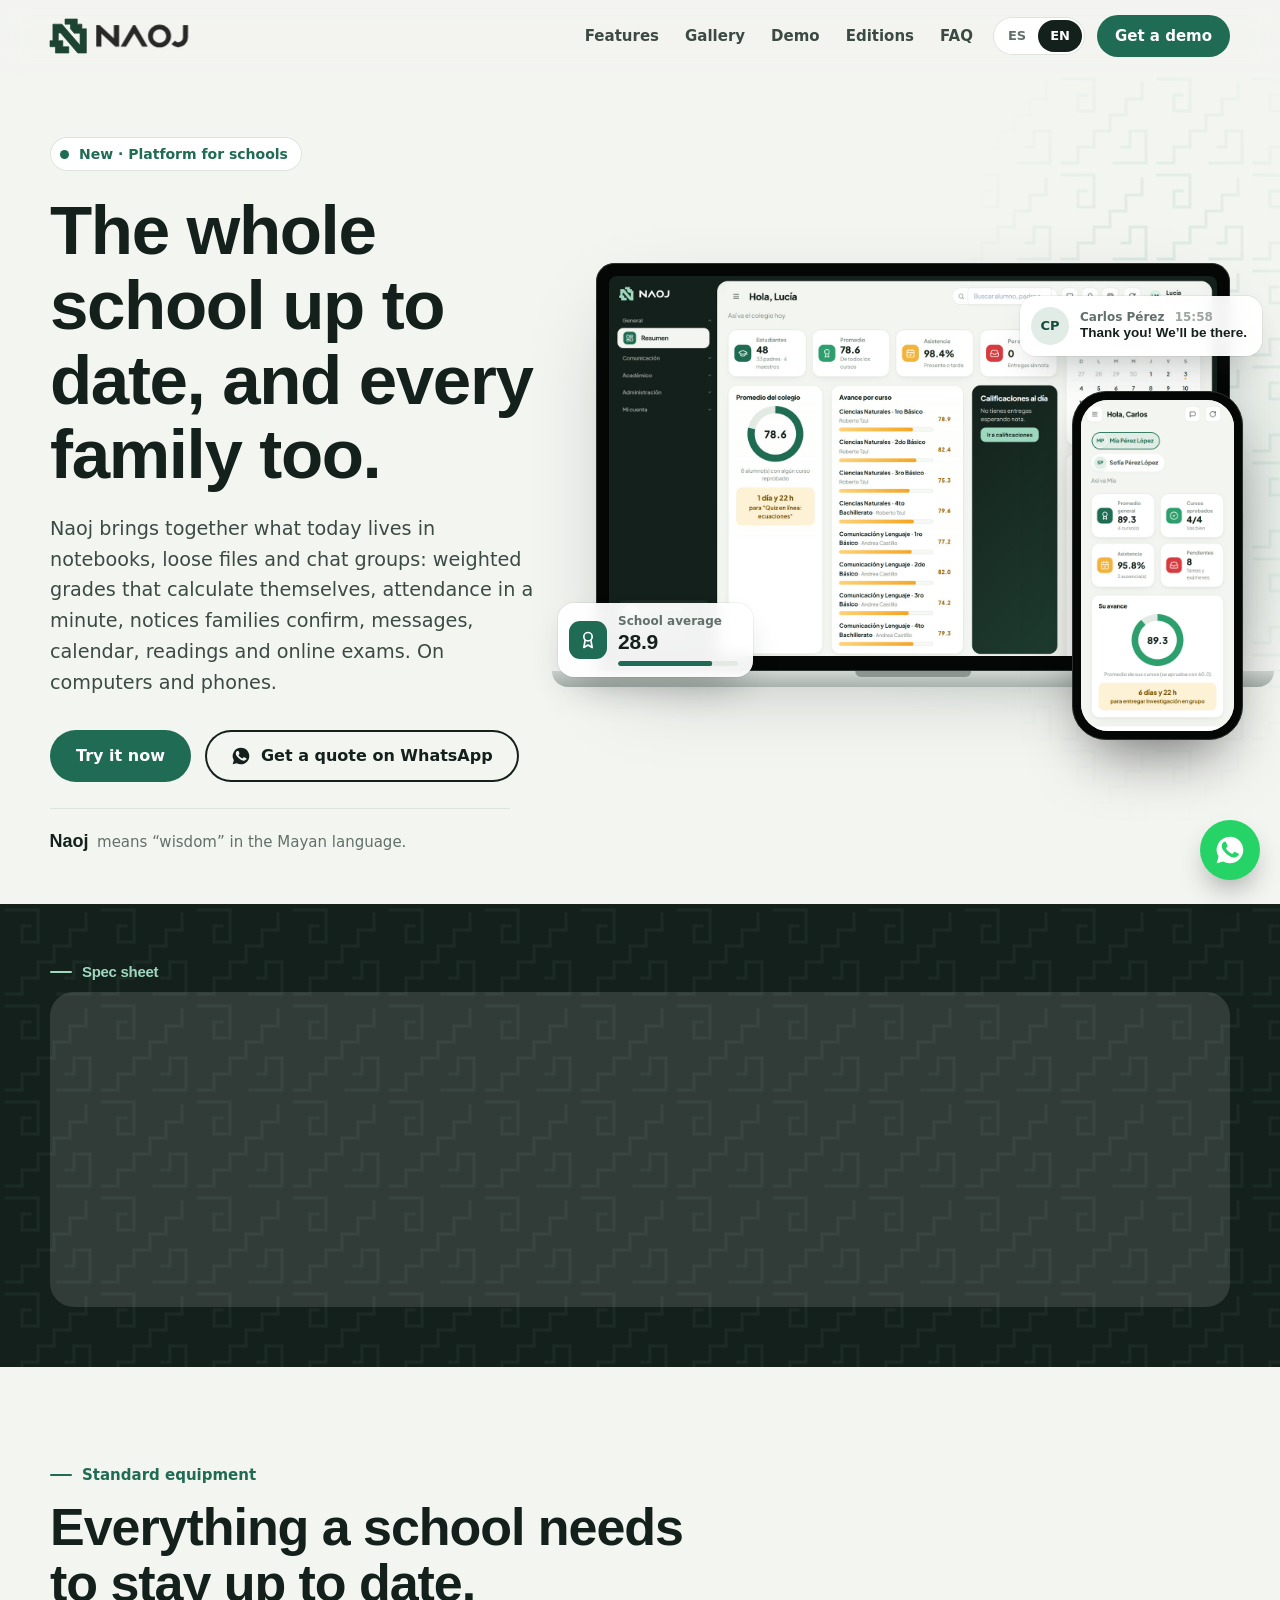
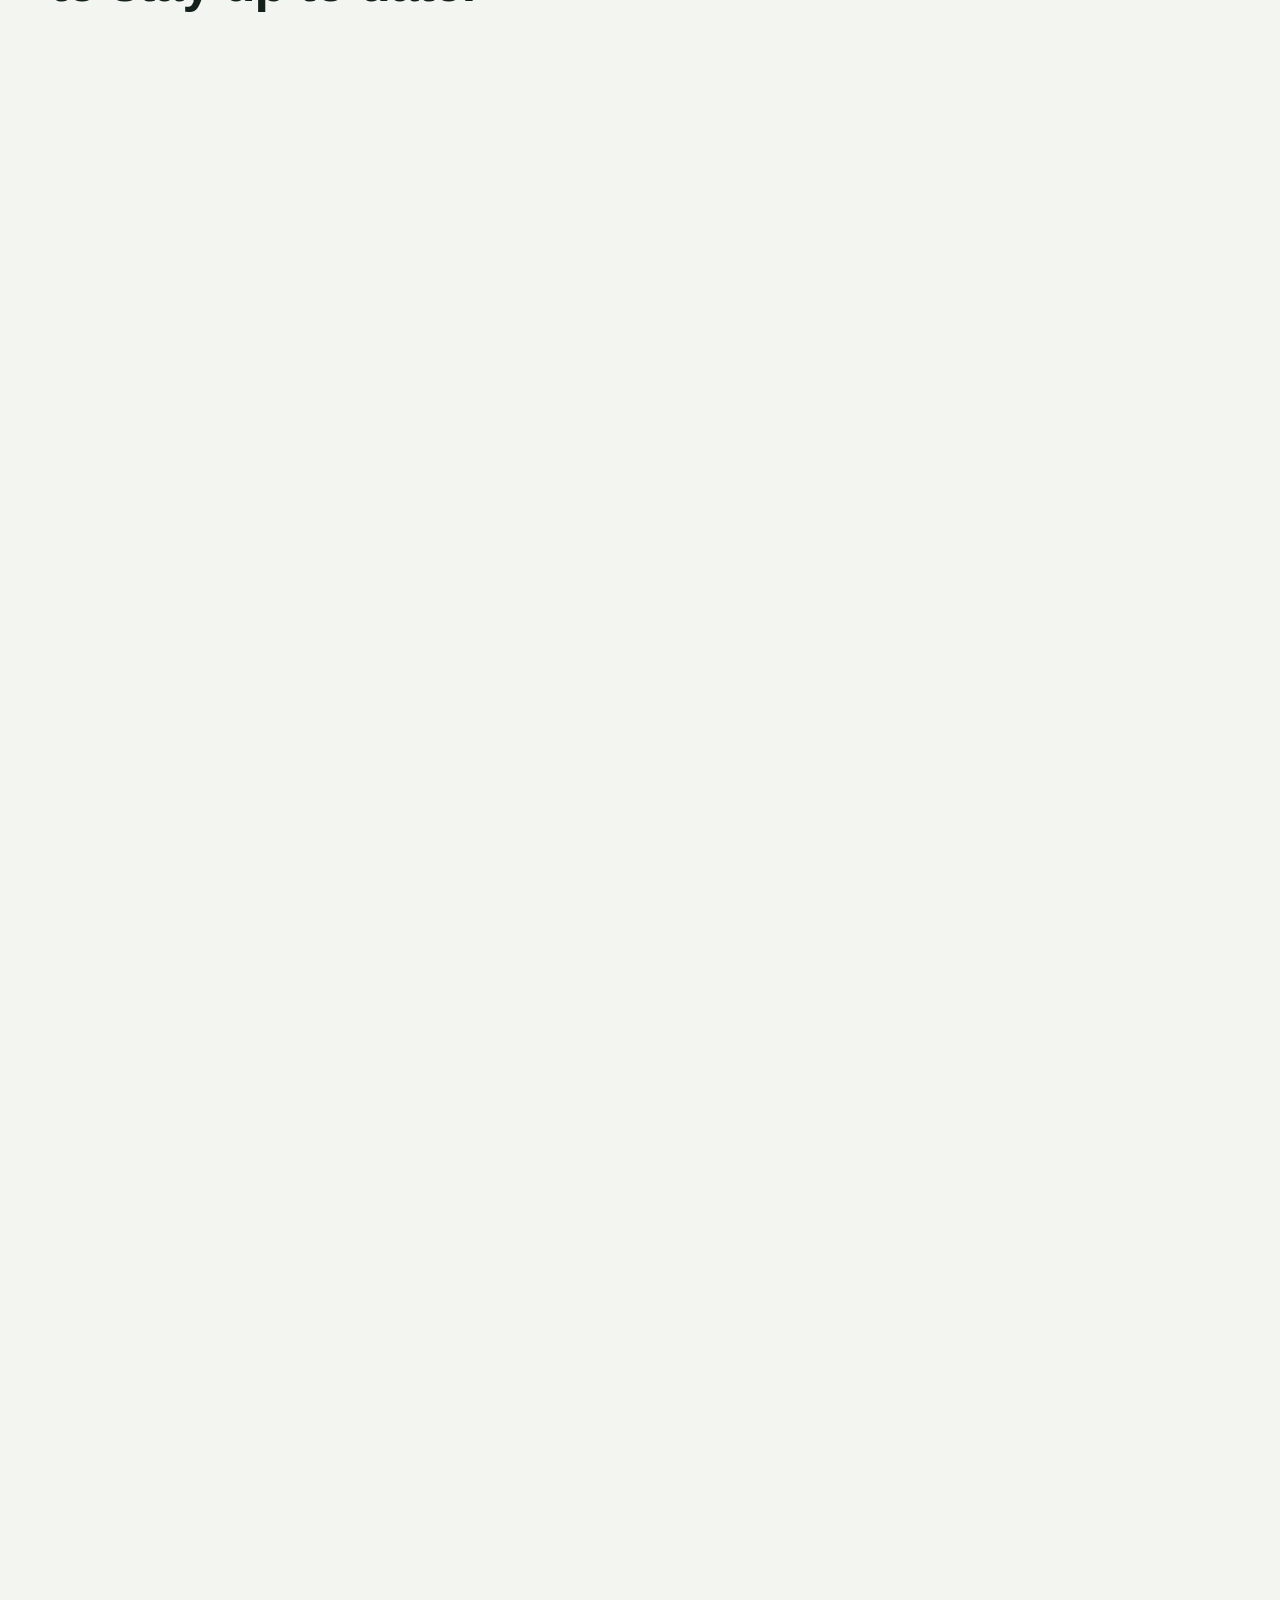
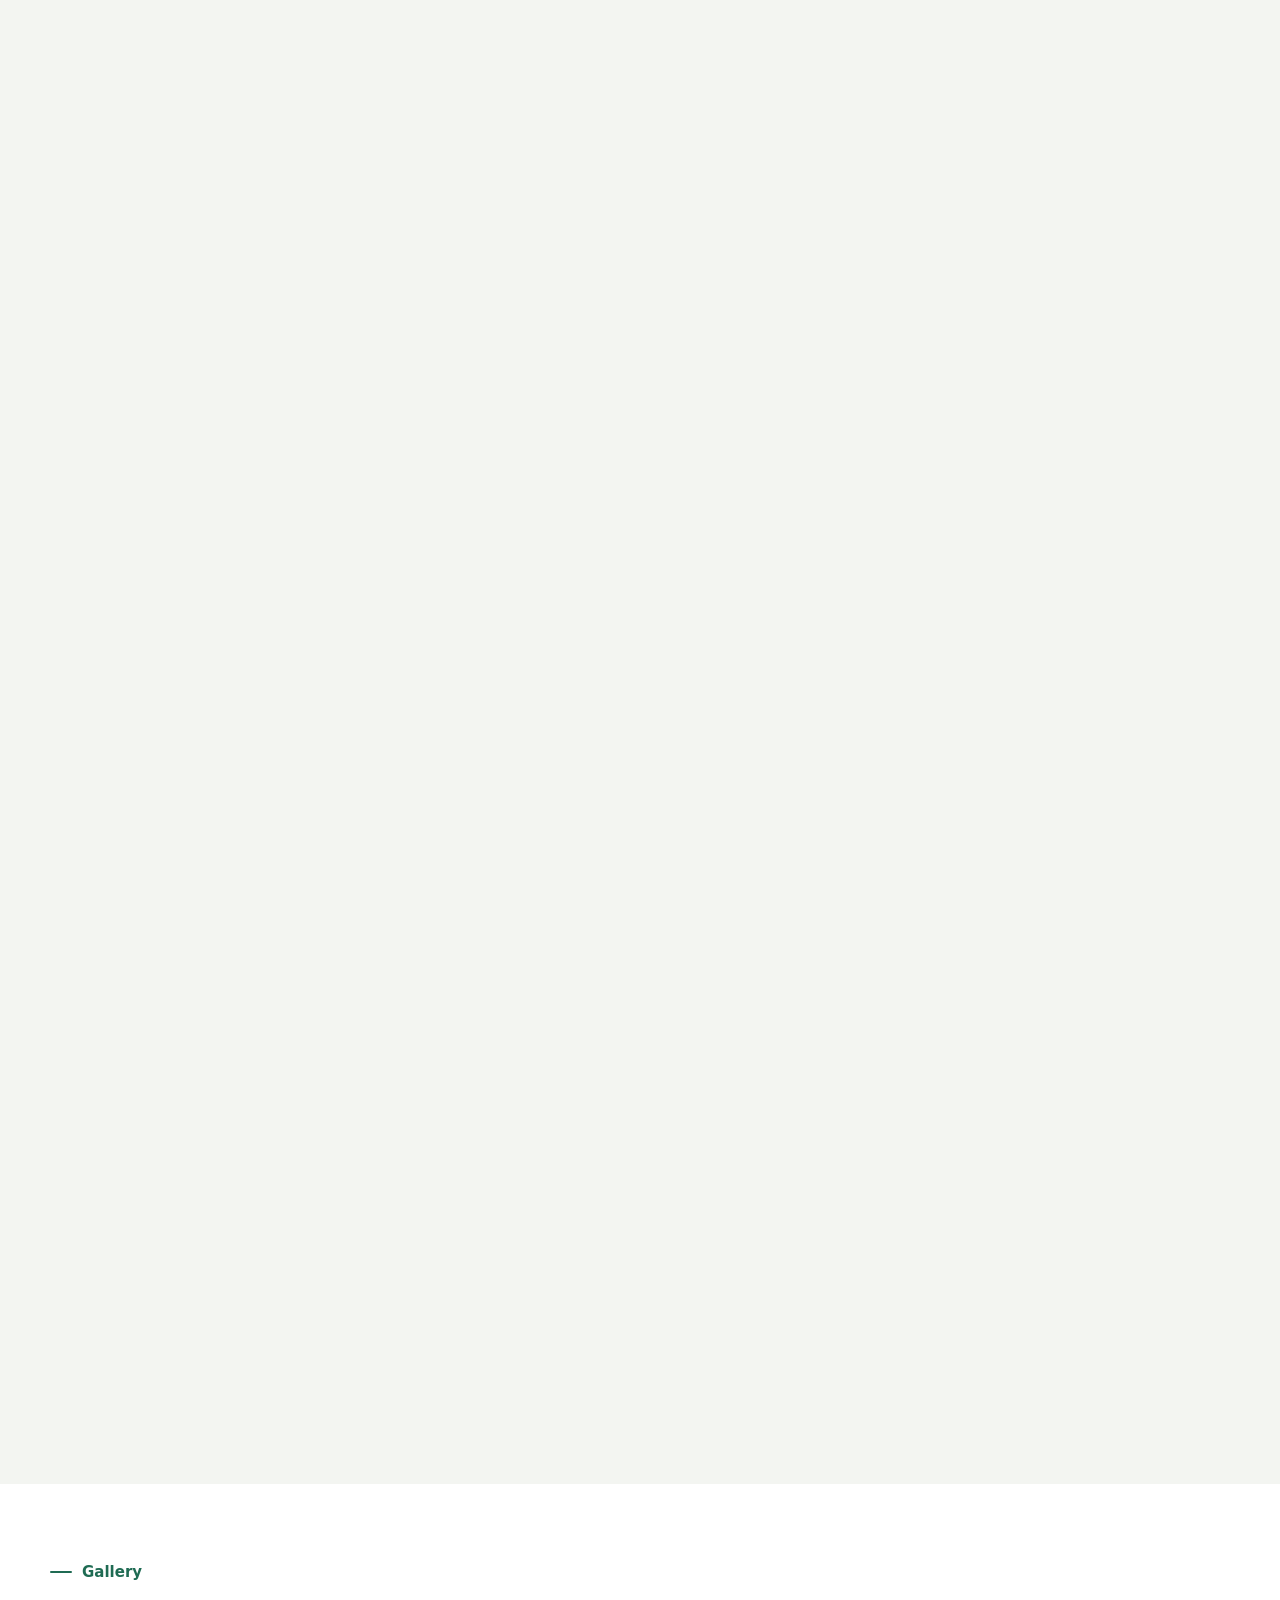
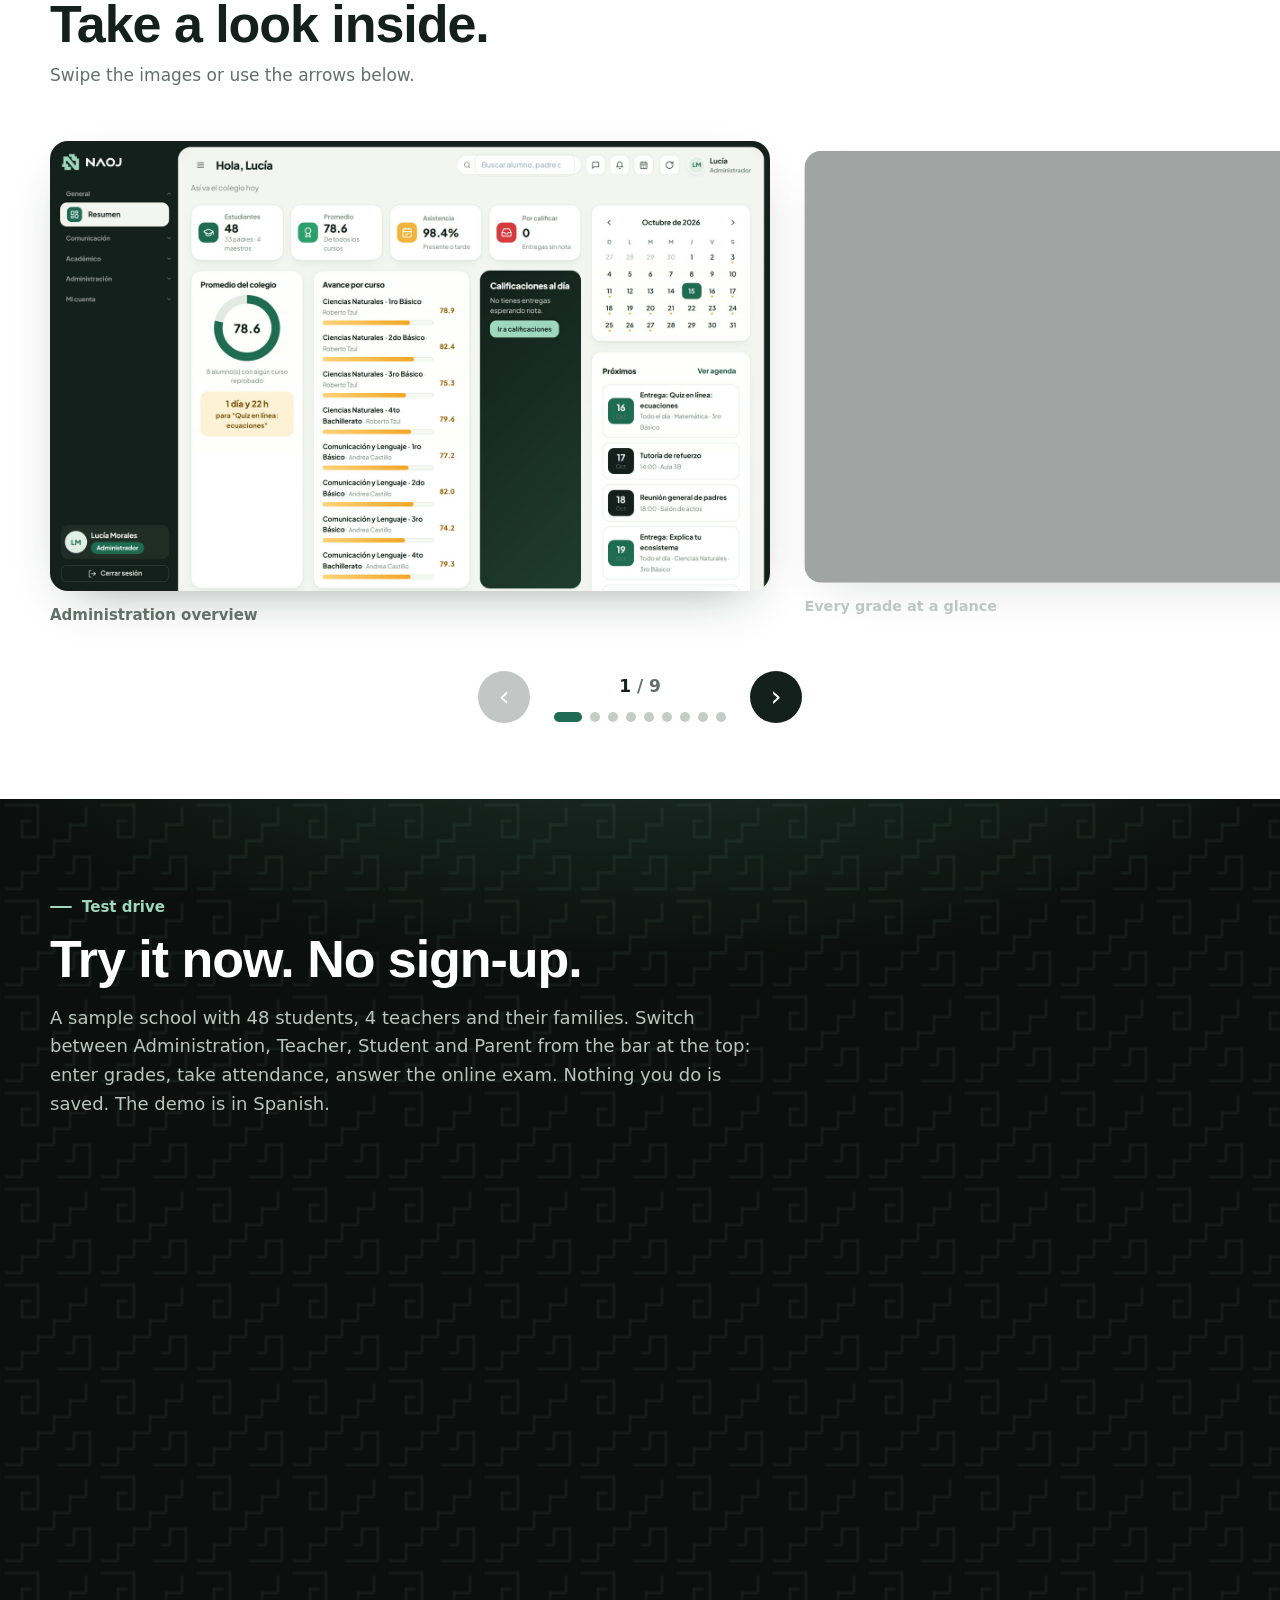
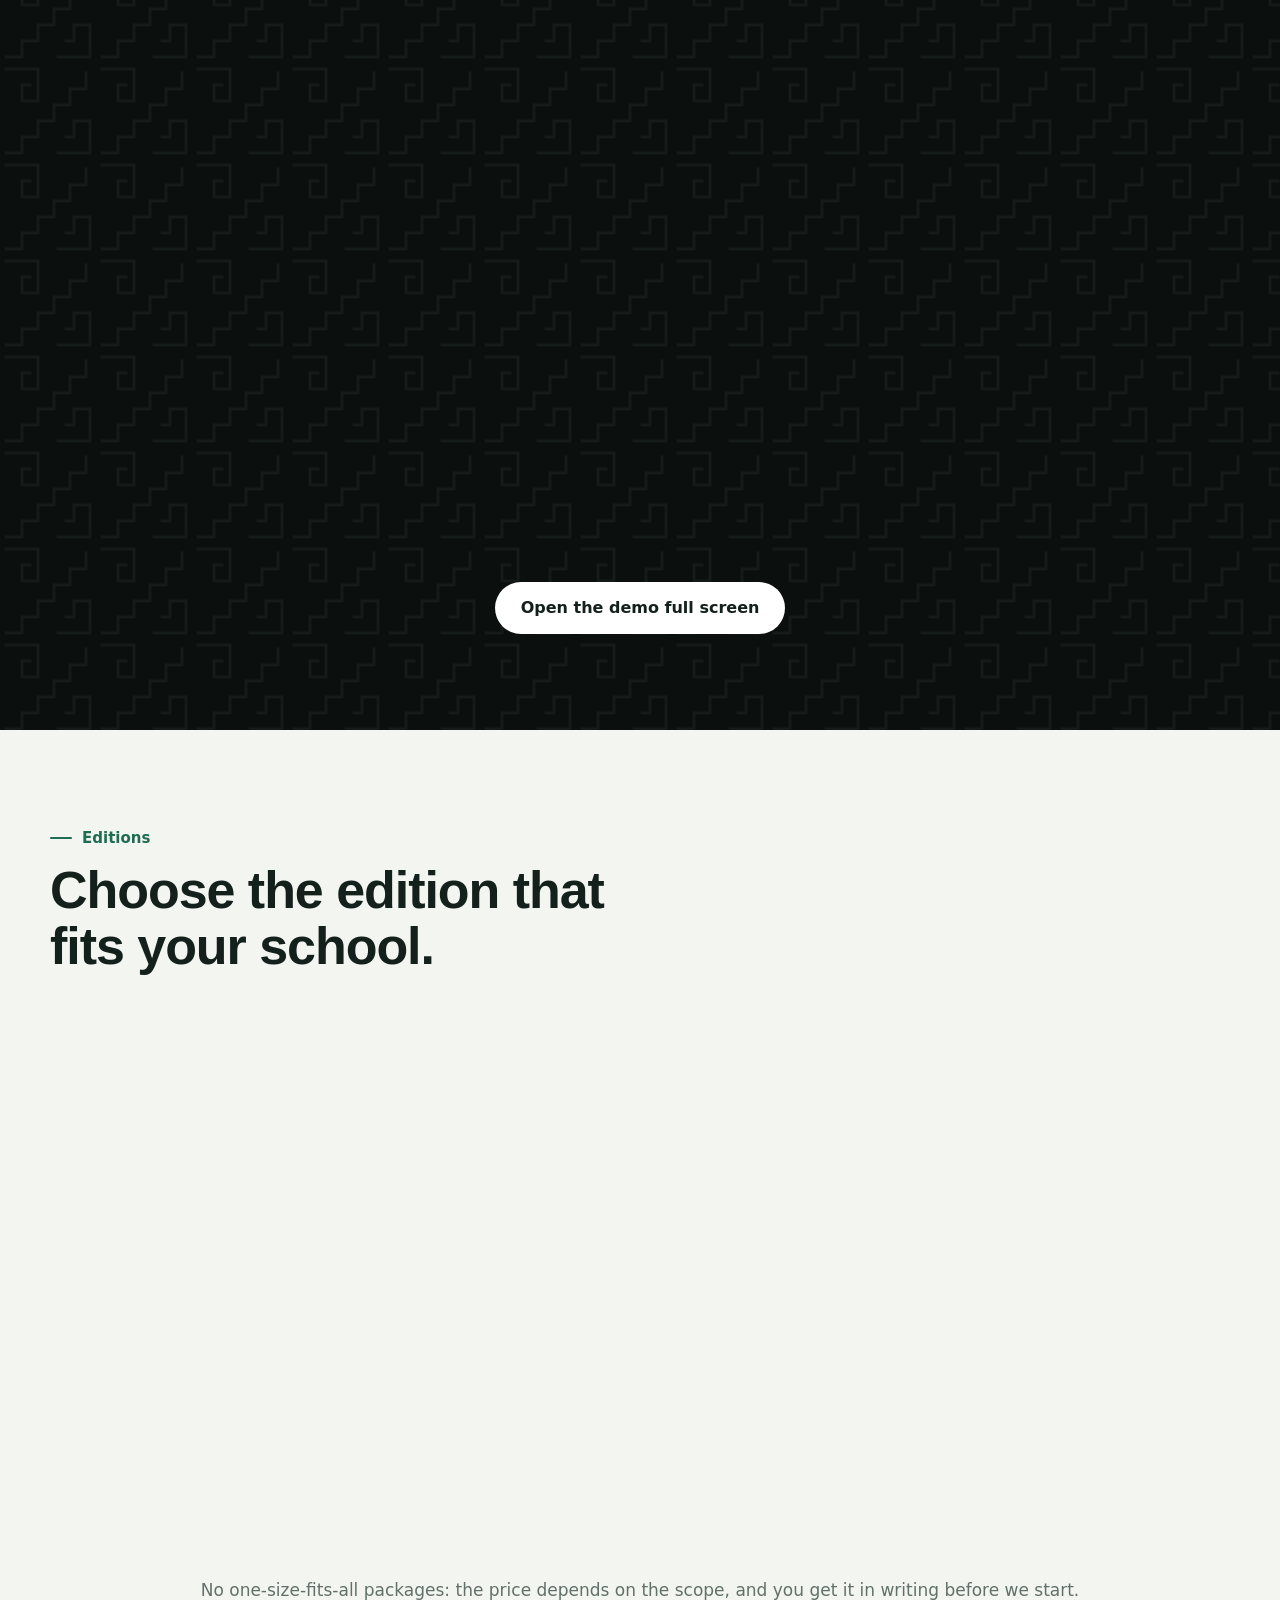
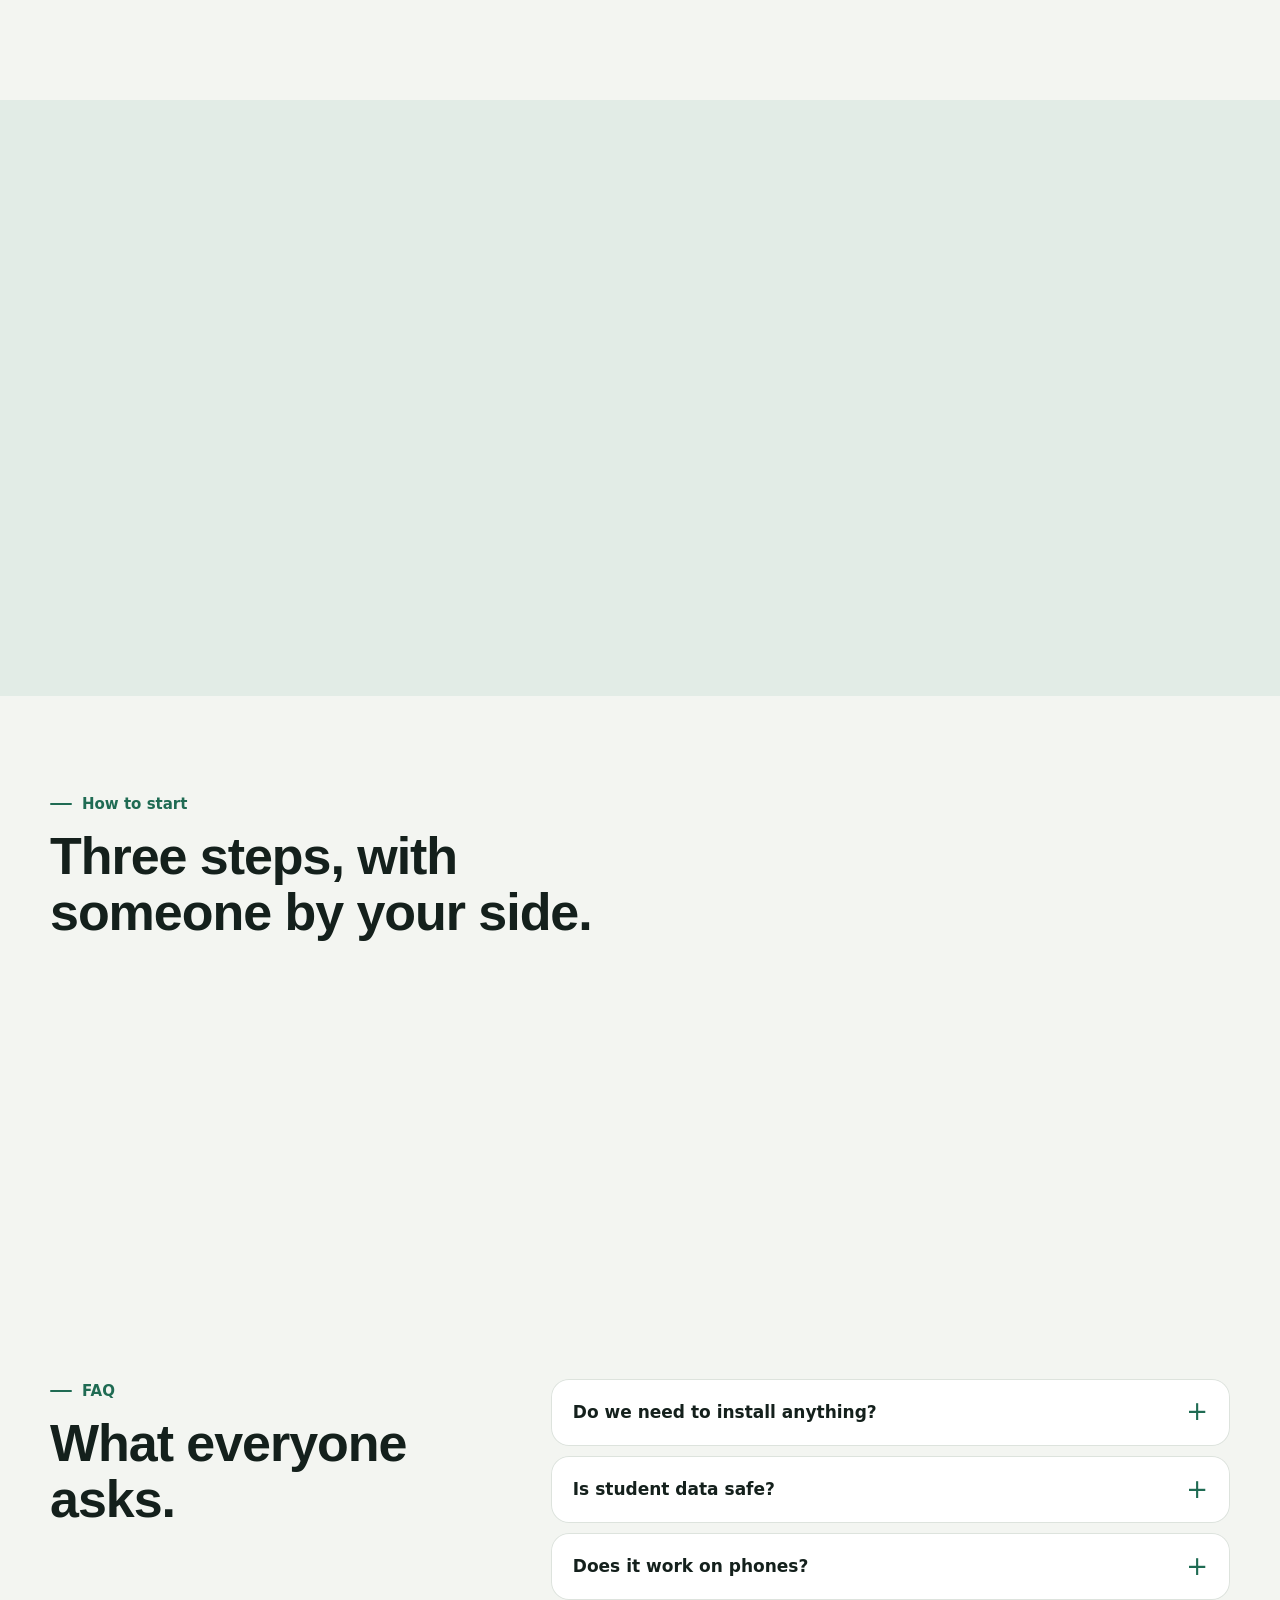
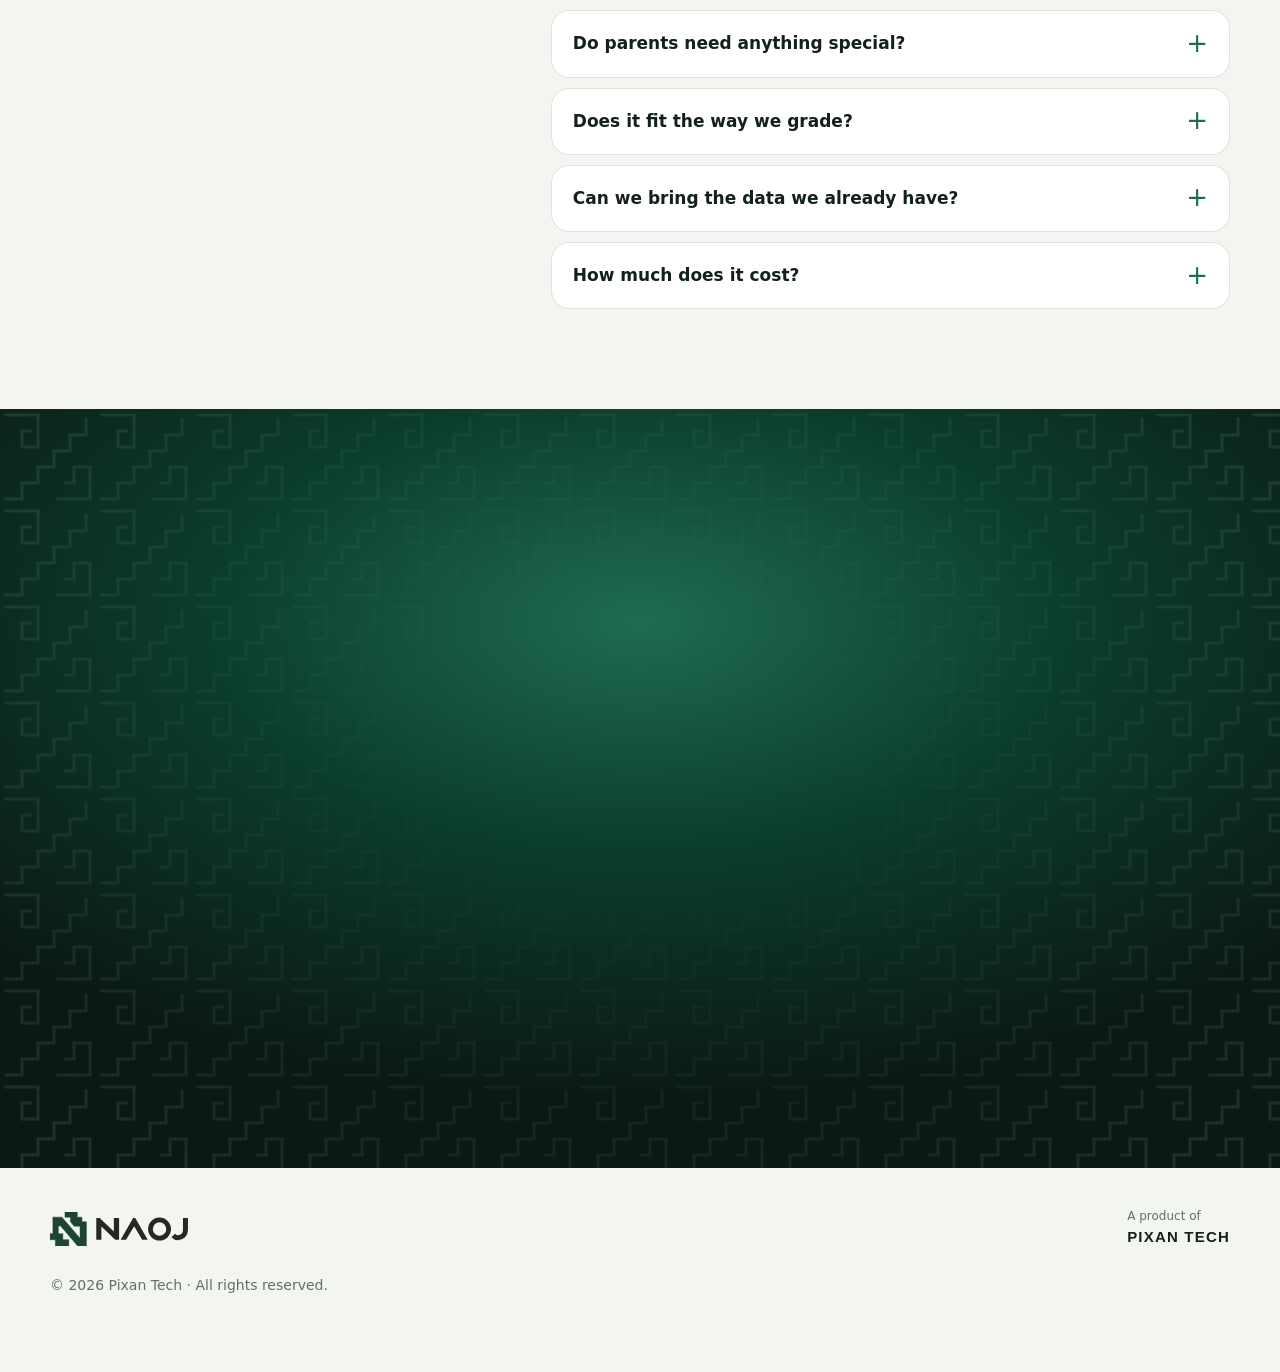
==== commit d3f472f5: "Add files via upload" ====
--- a/index.html
+++ b/index.html
@@ -19,9 +19,11 @@
 <link rel="preconnect" href="https://fonts.googleapis.com">
 <link rel="preconnect" href="https://fonts.gstatic.com" crossorigin>
 <link href="https://fonts.googleapis.com/css2?family=Archivo:wght@600;700;800&family=Public+Sans:wght@400;500;600;700&display=swap" rel="stylesheet">
-<link rel="stylesheet" href="css/landing.css">
-<script src="js/frame-guard.js"></script>
-<script src="js/landing.js" defer></script>
+<link rel="stylesheet" href="css/landing.css?v=202610160">
+<script src="js/frame-guard.js?v=202610160"></script>
+<link rel="stylesheet" href="css/movimiento.css?v=202610160">
+<script src="js/landing.js?v=202610160" defer></script>
+<script src="js/movimiento.js?v=202610160" defer></script>
 </head>
 <body>
 <a class="skip" href="#main" data-i18n="skip">Saltar al contenido</a>
@@ -29,7 +31,7 @@
 <!-- ═════ CABECERA ═════ -->
 <header class="hdr" id="top">
   <div class="wrap hdr-in">
-    <a class="logo" href="#top" aria-label="Naoj"><img src="img/marca/naoj-logotipo-horizontal.svg" alt="Naoj" width="138" height="34"></a>
+    <a class="logo" href="#top" aria-label="Naoj"><svg class="logo-anim" viewBox="0 0 974 240" width="138" height="34" aria-hidden="true"><g transform="scale(.455)"><path class="lg-n" pathLength="1" d="M45 80H185L466 408V220H375L317 152V80H233V0H423V80H495V152H564V528H430L165 216H129V336H199V430H291V528H84V430H0V336H45Z"/></g><g class="lg-t" transform="translate(326.6 42.6)"><g fill="currentColor"><path d="M0 0H24L124 94.6V0H161V153H134L36 60.5V153H0Z"/><path d="M172 153L260 0H275L363 153H324L267.5 58L210 153Z"/></g><g fill="none" stroke="currentColor"><circle cx="446.5" cy="77.5" r="64.25" stroke-width="33.5"/><path d="M629.5 0V87A52.5 52.5 0 0 1 577 139.5Q559 139.5 543 123" stroke-width="35"/></g></g></svg></a>
     <nav class="nav" aria-label="Principal" data-i18n-aria="nav.aria">
       <a href="#equipamiento" data-i18n="nav.features">Equipamiento</a>
       <a href="#galeria" data-i18n="nav.gallery">Galería</a>
@@ -47,6 +49,7 @@
 <main id="main">
 <!-- ═════ PORTADA ═════ -->
 <section class="hero">
+  <div class="patron patron-hero" aria-hidden="true"></div>
   <div class="wrap hero-in">
     <div class="hero-copy reveal">
       <p class="eyebrow"><span class="dot"></span><span data-i18n="hero.eyebrow">Nuevo · Plataforma para colegios</span></p>
@@ -63,23 +66,27 @@
     <div class="hero-visual reveal" aria-hidden="true">
       <div class="laptop"><div class="screen"><img data-shot="dash-direccion" alt="" width="1600" height="1000" fetchpriority="high"></div><div class="base"></div></div>
       <div class="phone float"><div class="screen"><img data-shot="mobile-inicio-padre" alt="" width="780" height="1688"></div></div>
+      <div class="fcard fc1"><span class="fc-ico"><svg viewBox="0 0 24 24"><circle cx="12" cy="8" r="5"/><path d="M8.5 12.5 7 21l5-3 5 3-1.5-8.5"/></svg></span><div><small data-i18n="hero.c1">Promedio del colegio</small><b data-count="78.6" data-dec="1">78.6</b><i class="fc-bar"><i></i></i></div></div>
+      <div class="fcard fc2"><span class="fc-ico amber"><svg viewBox="0 0 24 24"><rect x="3" y="4" width="18" height="17" rx="3"/><path d="M8 2v4M16 2v4M3 10h18M8.5 15l2.5 2.5 4.5-4.5"/></svg></span><div><small data-i18n="hero.c2">Asistencia de hoy</small><b><span data-count="98.4" data-dec="1">98.4</span>%</b></div></div>
+      <div class="fcard fc3"><span class="fc-av">CP</span><div><small>Carlos Pérez <em>15:58</em></small><b class="fc-msg" data-i18n="hero.c3">¡Muchas gracias! Ahí estaremos.</b></div></div>
     </div>
   </div>
 </section>
 
 <!-- ═════ FICHA TÉCNICA ═════ -->
 <section class="specs" aria-labelledby="specs-t">
+  <div class="patron" aria-hidden="true"></div>
   <div class="wrap">
     <h2 class="kicker" id="specs-t" data-i18n="specs.title">Ficha técnica</h2>
     <ul class="spec-grid">
-      <li class="reveal"><b>4</b><span data-i18n="specs.roles">perfiles: dirección, maestros, alumnos y familias</span></li>
-      <li class="reveal"><b>5</b><span data-i18n="specs.questions">tipos de pregunta en los exámenes en línea</span></li>
-      <li class="reveal"><b>4</b><span data-i18n="specs.views">vistas de agenda: mes, semana, día y lista</span></li>
-      <li class="reveal"><b>4</b><span data-i18n="specs.att">estados de asistencia: presente, tarde, ausente y justificado</span></li>
+      <li class="reveal"><b data-count="4">4</b><span data-i18n="specs.roles">perfiles: dirección, maestros, alumnos y familias</span></li>
+      <li class="reveal"><b data-count="5">5</b><span data-i18n="specs.questions">tipos de pregunta en los exámenes en línea</span></li>
+      <li class="reveal"><b data-count="4">4</b><span data-i18n="specs.views">vistas de agenda: mes, semana, día y lista</span></li>
+      <li class="reveal"><b data-count="4">4</b><span data-i18n="specs.att">estados de asistencia: presente, tarde, ausente y justificado</span></li>
       <li class="reveal"><b>0</b><span data-i18n="specs.formulas">fórmulas que escribir: los promedios ponderados se calculan solos</span></li>
-      <li class="reveal"><b>1</b><span data-i18n="specs.history">historial por nota: quién la cambió, cuándo y por qué</span></li>
-      <li class="reveal"><b>30′</b><span data-i18n="specs.session">y la sesión se cierra sola si nadie la usa</span></li>
-      <li class="reveal"><b>100%</b><span data-i18n="specs.mobile">funcional en el celular</span></li>
+      <li class="reveal"><b data-count="1">1</b><span data-i18n="specs.history">historial por nota: quién la cambió, cuándo y por qué</span></li>
+      <li class="reveal"><b><span data-count="30">30</span>′</b><span data-i18n="specs.session">y la sesión se cierra sola si nadie la usa</span></li>
+      <li class="reveal"><b><span data-count="100">100</span>%</b><span data-i18n="specs.mobile">funcional en el celular</span></li>
     </ul>
   </div>
 </section>
@@ -90,8 +97,8 @@
     <p class="kicker" data-i18n="feat.kicker">Equipamiento de serie</p>
     <h2 class="h2" id="feat-t" data-i18n="feat.title">Todo lo que un colegio necesita para estar al día.</h2>
 
-    <article class="feat reveal">
-      <div class="feat-img"><div class="laptop sm"><div class="screen"><img data-shot="calificaciones" alt="Libro de calificaciones con notas ponderadas" data-i18n-alt="alt.grades" loading="lazy" width="1600" height="1000"></div><div class="base"></div></div></div>
+    <article class="feat reveal" data-reveal="feat">
+      <div class="feat-img"><div class="laptop sm"><div class="screen"><img data-shot="calificaciones" alt="Libro de calificaciones con notas ponderadas" data-i18n-alt="alt.grades" loading="lazy" width="1600" height="1000"></div><div class="base"></div></div><div class="chip chip-l" aria-hidden="true"><span class="chip-ico"><svg viewBox="0 0 24 24"><path d="M18 5H6l6 7-6 7h12"/></svg></span><div><small data-i18n="f1.chip">Promedio de la unidad</small><b data-count="76.5" data-dec="1">76.5</b><i class="chip-bar"><i></i></i></div></div></div>
       <div class="feat-txt">
         <span class="tag" data-i18n="f1.tag">Calificaciones</span>
         <h3 data-i18n="f1.title">Notas ponderadas, sin fórmulas.</h3>
@@ -100,11 +107,11 @@
       </div>
     </article>
 
-    <article class="feat rev reveal">
+    <article class="feat rev reveal" data-reveal="feat">
       <div class="feat-img duo">
         <div class="laptop sm"><div class="screen"><img data-shot="asistencia" alt="Toma de asistencia del día" data-i18n-alt="alt.att" loading="lazy" width="1600" height="1000"></div><div class="base"></div></div>
         <div class="phone sm"><div class="screen"><img data-shot="mobile-asistencia" alt="Asistencia en el celular" data-i18n-alt="alt.attPhone" loading="lazy" width="780" height="1688"></div></div>
-      </div>
+      <div class="chip chip-l chip-seg" aria-hidden="true"><span data-i18n="f2.s1">Presente</span><span data-i18n="f2.s2">Tarde</span><span data-i18n="f2.s3">Ausente</span><span data-i18n="f2.s4">Justificado</span></div></div>
       <div class="feat-txt">
         <span class="tag" data-i18n="f2.tag">Asistencia</span>
         <h3 data-i18n="f2.title">La asistencia del día, en un minuto.</h3>
@@ -113,11 +120,11 @@
       </div>
     </article>
 
-    <article class="feat reveal">
+    <article class="feat reveal" data-reveal="feat">
       <div class="feat-img duo">
         <div class="laptop sm"><div class="screen"><img data-shot="muro" alt="Muro de noticias con avisos obligatorios" data-i18n-alt="alt.wall" loading="lazy" width="1600" height="1000"></div><div class="base"></div></div>
         <div class="phone sm"><div class="screen"><img data-shot="mobile-mensajes" alt="Mensajes entre un padre y un maestro" data-i18n-alt="alt.msgPhone" loading="lazy" width="780" height="1688"></div></div>
-      </div>
+      <div class="chip chip-l" aria-hidden="true"><span class="chip-ico ok"><svg viewBox="0 0 24 24"><path d="M5 12.5l4.5 4.5L19 7.5"/></svg></span><div><small data-i18n="f3.chip">Leído y entendido</small><b><span data-count="18">18</span> <span data-i18n="f3.chip2">familias</span></b></div></div></div>
       <div class="feat-txt">
         <span class="tag" data-i18n="f3.tag">Comunicación</span>
         <h3 data-i18n="f3.title">Cada aviso llega. Y usted sabe quién lo leyó.</h3>
@@ -126,8 +133,8 @@
       </div>
     </article>
 
-    <article class="feat rev reveal">
-      <div class="feat-img"><div class="laptop sm"><div class="screen"><img data-shot="agenda" alt="Agenda mensual del colegio" data-i18n-alt="alt.cal" loading="lazy" width="1600" height="1000"></div><div class="base"></div></div></div>
+    <article class="feat rev reveal" data-reveal="feat">
+      <div class="feat-img"><div class="laptop sm"><div class="screen"><img data-shot="agenda" alt="Agenda mensual del colegio" data-i18n-alt="alt.cal" loading="lazy" width="1600" height="1000"></div><div class="base"></div></div><div class="chip chip-r" aria-hidden="true"><span class="chip-date"><b>19</b><small data-i18n="f4.mes">oct</small></span><div><small data-i18n="f4.chip">Cita confirmada</small><b data-i18n="f4.chip2">15:00 · Coordinación</b></div><span class="chip-ok"><svg viewBox="0 0 24 24"><path d="M5 12.5l4.5 4.5L19 7.5"/></svg></span></div></div>
       <div class="feat-txt">
         <span class="tag" data-i18n="f4.tag">Agenda y citas</span>
         <h3 data-i18n="f4.title">Todo el calendario del colegio, en un lugar.</h3>
@@ -136,11 +143,11 @@
       </div>
     </article>
 
-    <article class="feat reveal">
+    <article class="feat reveal" data-reveal="feat">
       <div class="feat-img duo">
         <div class="laptop sm"><div class="screen"><img data-shot="examen-resultado" alt="Resultado de un examen en línea" data-i18n-alt="alt.exam" loading="lazy" width="1600" height="1000"></div><div class="base"></div></div>
         <div class="phone sm"><div class="screen"><img data-shot="mobile-rendir" alt="Examen en línea con temporizador en el celular" data-i18n-alt="alt.examPhone" loading="lazy" width="780" height="1688"></div></div>
-      </div>
+      <div class="chip chip-l" aria-hidden="true"><span class="chip-ico"><svg viewBox="0 0 24 24"><circle cx="12" cy="13" r="8"/><path d="M12 9v4l2.5 2.5M9 2h6"/></svg></span><div><small data-i18n="f5.chip">Tiempo restante</small><b class="chip-timer">29:58</b></div></div></div>
       <div class="feat-txt">
         <span class="tag" data-i18n="f5.tag">Exámenes en línea</span>
         <h3 data-i18n="f5.title">Exámenes que se califican solos.</h3>
@@ -149,11 +156,11 @@
       </div>
     </article>
 
-    <article class="feat rev reveal">
+    <article class="feat rev reveal" data-reveal="feat">
       <div class="feat-img duo">
         <div class="laptop sm"><div class="screen"><img data-shot="progreso" alt="Progreso académico de una alumna, visto por su padre" data-i18n-alt="alt.family" loading="lazy" width="1600" height="1000"></div><div class="base"></div></div>
         <div class="phone sm"><div class="screen"><img data-shot="mobile-inicio-padre" alt="Inicio de un padre en el celular" data-i18n-alt="alt.familyPhone" loading="lazy" width="780" height="1688"></div></div>
-      </div>
+      <div class="chip chip-l chip-notif" aria-hidden="true"><span class="chip-ico"><svg viewBox="0 0 24 24"><path d="M6 9a6 6 0 0 1 12 0c0 6 2.5 7.5 2.5 7.5h-17S6 15 6 9M10 20a2 2 0 0 0 4 0"/></svg></span><div><small data-i18n="f6.chip">Nueva nota · Matemática</small><b>88.0</b></div></div></div>
       <div class="feat-txt">
         <span class="tag" data-i18n="f6.tag">Familias y seguridad</span>
         <h3 data-i18n="f6.title">Las familias, al día sin tener que preguntar.</h3>
@@ -194,12 +201,20 @@
 
 <!-- ═════ DEMO ═════ -->
 <section class="demo" id="demo" aria-labelledby="demo-t">
+  <div class="patron patron-demo" aria-hidden="true"></div>
   <div class="wrap">
     <p class="kicker light" data-i18n="demo.kicker">Prueba de manejo</p>
     <h2 class="h2 light" id="demo-t" data-i18n="demo.title">Pruébela ahora. Sin registrarse.</h2>
     <p class="demo-sub" data-i18n="demo.sub">Un colegio de ejemplo con 48 alumnos, 4 maestros y sus familias. Cambie entre Dirección, Maestro, Alumna y Padre desde la barra de arriba: ponga notas, tome asistencia, responda el examen en línea. Nada de lo que haga se guarda.</p>
-    <div class="demo-frame reveal">
+    <div class="roles reveal" role="tablist" aria-label="Perfiles de la demo" data-i18n-aria="demo.rolesAria">
+      <button type="button" class="role on" role="tab" id="tab-direccion" aria-selected="true" aria-controls="demoView" tabindex="0" data-rol="direccion" data-prev="dash-direccion"><span class="role-ico"><svg viewBox="0 0 24 24"><path d="M3 9.5 12 5l9 4.5-9 4.5z"/><path d="M7 11.5V16c0 1.5 2.2 3 5 3s5-1.5 5-3v-4.5"/></svg></span><b data-i18n="r1">Dirección</b><small data-i18n="r1t">Todo el colegio de un vistazo: grados, cursos y alumnos en riesgo.</small></button>
+      <button type="button" class="role" role="tab" id="tab-maestro" aria-selected="false" aria-controls="demoView" tabindex="-1" data-rol="maestro" data-prev="dash-maestro"><span class="role-ico"><svg viewBox="0 0 24 24"><path d="M4 5.5A2.5 2.5 0 0 1 6.5 3H20v15H6.5A2.5 2.5 0 0 0 4 20.5zM4 20.5A2.5 2.5 0 0 0 6.5 23H20v-5"/></svg></span><b data-i18n="r2">Maestro</b><small data-i18n="r2t">Notas, asistencia, exámenes y mensajes de sus cursos.</small></button>
+      <button type="button" class="role" role="tab" id="tab-alumno" aria-selected="false" aria-controls="demoView" tabindex="-1" data-rol="alumno" data-prev="inicio-alumno"><span class="role-ico"><svg viewBox="0 0 24 24"><path d="M6 9a6 6 0 0 1 12 0v10a2 2 0 0 1-2 2H8a2 2 0 0 1-2-2zM9 4.5V3h6v1.5M9 14h6"/></svg></span><b data-i18n="r3">Alumna</b><small data-i18n="r3t">Sus cursos, pendientes, lecturas y exámenes en línea.</small></button>
+      <button type="button" class="role" role="tab" id="tab-padre" aria-selected="false" aria-controls="demoView" tabindex="-1" data-rol="padre" data-prev="progreso"><span class="role-ico"><svg viewBox="0 0 24 24"><circle cx="8" cy="7" r="3"/><circle cx="17" cy="9" r="2.3"/><path d="M2.5 20a5.5 5.5 0 0 1 11 0M13.5 20a4 4 0 0 1 7.5-2"/></svg></span><b data-i18n="r4">Familia</b><small data-i18n="r4t">Notas, asistencia y avisos de todos sus hijos.</small></button>
+    </div>
+    <div class="demo-frame reveal" id="demoView" role="tabpanel" aria-labelledby="tab-direccion">
       <div class="demo-bar"><span></span><span></span><span></span><b>Naoj</b></div>
+      <img class="demo-poster" data-shot="dash-direccion" alt="" width="1600" height="1000" loading="lazy">
       <iframe id="demoFrame" title="Demo interactiva de Naoj" data-i18n-title="demo.iframe" loading="lazy" data-src="demo/"></iframe>
     </div>
     <p class="demo-open"><a class="btn light" id="demoOpen" href="demo/" target="_blank" rel="noopener" data-i18n="demo.open">Abrir la demo en pantalla completa</a></p>
@@ -286,11 +301,13 @@
 
 <!-- ═════ CIERRE ═════ -->
 <section class="final">
+  <div class="patron patron-final" aria-hidden="true"></div>
   <div class="wrap final-in reveal">
-    <img class="mark" src="img/marca/naoj-isotipo-blanco.svg" alt="" width="76" height="71">
+    <div class="final-mark" aria-hidden="true"><span class="halo"></span><img src="img/marca/naoj-isotipo-menta.svg" alt="" width="120" height="112"></div>
     <h2 data-i18n="final.title">Que todo el colegio esté al día.</h2>
     <p data-i18n="final.text">Cuéntenos cómo trabaja hoy su colegio y le mostramos Naoj con sus propios grados y cursos.</p>
-    <a class="btn light big" data-wa="final" href="https://wa.me/50258253416" target="_blank" rel="noopener"><span data-i18n="cta.whatsapp2">Escríbanos por WhatsApp</span></a>
+    <a class="btn mint big" data-wa="final" href="https://wa.me/50258253416" target="_blank" rel="noopener"><svg viewBox="0 0 24 24" aria-hidden="true"><path d="M12 2a10 10 0 0 0-8.6 15.1L2 22l5-1.3A10 10 0 1 0 12 2zm5.8 14.2c-.2.7-1.4 1.3-2 1.4-.5.1-1.2.1-1.9-.1a17 17 0 0 1-1.7-.6 13.4 13.4 0 0 1-5.1-4.5c-.4-.5-1.3-1.8-1.3-3.4s.8-2.4 1.2-2.7c.3-.3.6-.4.8-.4h.6c.2 0 .4 0 .7.5l1 2.3c.1.2.1.4 0 .6l-.4.6-.5.5c-.2.2-.3.3-.1.6.2.3.8 1.4 1.8 2.2 1.2 1.1 2.2 1.4 2.5 1.6.3.1.5.1.7-.1l.9-1.1c.2-.3.4-.2.7-.1l2.2 1c.3.2.5.2.6.4.1.1.1.8-.2 1.6z"/></svg><span data-i18n="cta.request">Solicitar una demostración</span></a>
+    <p class="final-note" data-i18n="final.note">Le respondemos por WhatsApp. La primera conversación no tiene costo.</p>
   </div>
 </section>
 </main>
--- a/css/movimiento.css
+++ b/css/movimiento.css
@@ -0,0 +1,196 @@
+/* ═════════════════════════════════════════════════════════════
+   Naoj · capa de movimiento (versión 2)
+   Va encima de landing.css sin cambiar su contenido. Solo anima transform y opacity,
+   respeta "reducir movimiento" y no mueve el diseño mientras carga (sin saltos).
+   ═════════════════════════════════════════════════════════════ */
+:root{ --dur:420ms; --jade-deep:#0b3d2b; --night-green:#0b1814; }
+
+/* ───── Patrón maya (greca escalonada) que deriva muy lento ───── */
+.hero,.specs,.demo,.final{position:relative;isolation:isolate}
+.specs,.demo,.final{overflow:hidden}
+.patron{position:absolute;inset:0;overflow:hidden;pointer-events:none;z-index:-1}
+.patron::before{content:"";position:absolute;inset:-96px;background:url(../img/patron-maya.svg) 0 0/96px 96px repeat;opacity:.06;animation:deriva 48s linear infinite}
+.patron-hero::before{opacity:.5;-webkit-mask-image:radial-gradient(closest-side at 78% 42%,#000,transparent);mask-image:radial-gradient(closest-side at 78% 42%,#000,transparent);inset:-96px -96px -96px 30%}
+.patron-hero{filter:saturate(.7)}
+.patron-final::before{opacity:.12;-webkit-mask-image:radial-gradient(70% 80% at 50% 45%,transparent 18%,#000 75%);mask-image:radial-gradient(70% 80% at 50% 45%,transparent 18%,#000 75%)}
+@keyframes deriva{to{transform:translate3d(96px,96px,0)}}
+
+/* ───── Logotipo de la cabecera: la N se dibuja y el texto entra ───── */
+.logo-anim{display:block;height:34px;width:auto;color:#272725;overflow:visible}
+.lg-n{fill:#1D4432;fill-opacity:0;stroke:#1D4432;stroke-width:10;stroke-linejoin:round;stroke-dasharray:1;stroke-dashoffset:1;animation:trazo 1.1s cubic-bezier(.6,0,.2,1) .1s forwards,relleno .45s ease .9s forwards}
+.lg-t{opacity:0;animation:entra-izq .6s var(--ease) 1s forwards}
+@keyframes trazo{to{stroke-dashoffset:0}}
+@keyframes relleno{to{fill-opacity:1}}
+@keyframes entra-izq{from{opacity:0;transform:translate(300px,42.6px)}to{opacity:1;transform:translate(326.6px,42.6px)}}
+
+/* ───── Portada: una sola secuencia al cargar ───── */
+.js .hero .reveal{opacity:1;transform:none;transition:none}
+@keyframes subir{from{opacity:0;transform:translateY(26px)}to{opacity:1;transform:none}}
+@keyframes aparecer{from{opacity:0;transform:translateY(18px) scale(.94)}to{opacity:1;transform:none}}
+.hero .eyebrow{animation:subir .7s var(--ease) .25s both}
+.hero h1{animation:subir .8s var(--ease) .35s both}
+.hero .lead{animation:subir .8s var(--ease) .5s both}
+.hero .hero-cta{animation:subir .8s var(--ease) .62s both}
+.hero .maya{animation:subir .8s var(--ease) .74s both}
+.hero-visual{--px:0;--py:0;perspective:1400px}
+.hero-visual .laptop{animation:pantalla 1s var(--ease) .45s both;translate:calc(var(--px) * 6px) calc(var(--py) * 5px);transform-origin:50% 100%}
+@keyframes pantalla{from{opacity:0;transform:translateY(40px) rotateX(10deg) scale(.96)}to{opacity:1;transform:none}}
+.hero-visual .phone{animation:subir .9s var(--ease) .75s both,float 6s ease-in-out 1.7s infinite;translate:calc(var(--px) * 12px) calc(var(--py) * 10px)}
+
+/* Tarjetas flotantes con datos de la demo */
+.fcard{position:absolute;z-index:3;display:flex;align-items:center;gap:11px;padding:11px 15px 11px 11px;border-radius:16px;background:rgba(255,255,255,.94);
+  -webkit-backdrop-filter:blur(8px);backdrop-filter:blur(8px);box-shadow:0 18px 40px -18px rgba(20,32,28,.45),0 0 0 1px rgba(20,32,28,.06);
+  font-size:13px;line-height:1.25;color:var(--ink);translate:calc(var(--px) * 22px) calc(var(--py) * 18px);min-width:0}
+.fcard small{display:block;color:var(--muted);font-weight:600;font-size:12px;white-space:nowrap}
+.fcard small em{font-style:normal;color:#9aa69f;margin-left:6px}
+.fcard b{display:block;font-family:'Archivo',sans-serif;font-weight:800;font-size:21px;letter-spacing:-.01em;font-variant-numeric:tabular-nums}
+.fcard b.fc-msg{font-family:'Public Sans',sans-serif;font-weight:600;font-size:13.5px;letter-spacing:0;max-width:190px}
+.fc-ico{flex:none;display:grid;place-items:center;width:38px;height:38px;border-radius:11px;background:var(--green);color:#fff}
+.fc-ico.amber{background:#e7a93a}
+.fc-ico svg,.chip-ico svg,.chip-ok svg,.role-ico svg{width:20px;height:20px;fill:none;stroke:currentColor;stroke-width:2;stroke-linecap:round;stroke-linejoin:round}
+.fc-av{flex:none;display:grid;place-items:center;width:38px;height:38px;border-radius:50%;background:var(--green-soft);color:var(--green-2);font-weight:800;font-size:13px}
+.fc-bar,.chip-bar{display:block;height:5px;margin-top:6px;border-radius:9px;background:#e3e9e4;overflow:hidden;width:120px}
+.fc-bar i,.chip-bar i{display:block;height:100%;border-radius:inherit;background:var(--green);transform-origin:0 50%;transform:scaleX(var(--v,.786));animation:barra 1.2s var(--ease) var(--bd,1.5s) both}
+@keyframes barra{from{transform:scaleX(0)}}
+.fc1{left:-6%;bottom:13%;animation:aparecer .7s var(--ease) 1.05s both,mecer 7s ease-in-out 2s infinite}
+.fc2{left:8%;top:-3%;animation:aparecer .7s var(--ease) 1.2s both,mecer 8s ease-in-out 2.3s infinite reverse}
+.fc3{right:-5%;top:9%;animation:aparecer .7s var(--ease) 1.35s both,mecer 9s ease-in-out 2.6s infinite}
+@keyframes mecer{50%{transform:translateY(-7px)}}
+
+/* ───── Contadores ───── */
+[data-count]{font-variant-numeric:tabular-nums}
+.spec-grid b span{font:inherit;color:inherit;line-height:inherit}
+
+/* ───── Funciones: captura que crece, texto escalonado, demostración encima ───── */
+.js .feat[data-reveal]{opacity:1;transform:none}
+.js .feat[data-reveal] .laptop{opacity:0;transform:translateY(34px) scale(.95);transition:opacity .8s var(--ease),transform .9s var(--ease)}
+.js .feat[data-reveal] .phone{opacity:0;transform:translateY(46px);transition:opacity .8s var(--ease) .18s,transform .9s var(--ease) .18s}
+.js .feat[data-reveal] .feat-txt>*{opacity:0;transform:translateY(16px);transition:opacity .6s var(--ease),transform .6s var(--ease)}
+.js .feat[data-reveal] .ticks li{opacity:0;transform:translateX(-10px);transition:opacity .5s var(--ease),transform .5s var(--ease)}
+.js .feat[data-reveal] .chip{opacity:0;transform:translateY(14px) scale(.92);transition:opacity .6s var(--ease) .55s,transform .6s var(--ease) .55s}
+.js .feat.in .laptop,.js .feat.in .phone,.js .feat.in .feat-txt>*,.js .feat.in .ticks li,.js .feat.in .chip{opacity:1;transform:none}
+.feat-txt>:nth-child(2){transition-delay:.08s!important}.feat-txt>:nth-child(3){transition-delay:.16s!important}.feat-txt>:nth-child(4){transition-delay:.24s!important}
+.ticks li:nth-child(1){transition-delay:.3s!important}.ticks li:nth-child(2){transition-delay:.4s!important}.ticks li:nth-child(3){transition-delay:.5s!important}
+.feat .ticks li::before{transition:transform .4s var(--ease)}
+.feat.in .ticks li::before{animation:pop .45s var(--ease) both}
+.feat.in .ticks li:nth-child(1)::before{animation-delay:.45s}.feat.in .ticks li:nth-child(2)::before{animation-delay:.55s}.feat.in .ticks li:nth-child(3)::before{animation-delay:.65s}
+@keyframes pop{from{transform:scale(0)}60%{transform:scale(1.15)}to{transform:scale(1)}}
+.feat-img .laptop .screen{transition:box-shadow .4s var(--ease)}
+.feat:hover .feat-img .laptop .screen{box-shadow:0 40px 90px -30px rgba(20,32,28,.5)}
+
+.chip{position:absolute;z-index:3;display:flex;align-items:center;gap:11px;padding:11px 15px 11px 11px;border-radius:16px;background:#fff;
+  box-shadow:0 20px 44px -20px rgba(20,32,28,.5),0 0 0 1px rgba(20,32,28,.06);font-size:13px;line-height:1.25;translate:0 var(--dy,0px)}
+.chip small{display:block;color:var(--muted);font-weight:600;font-size:12px;white-space:nowrap}
+.chip b{display:block;font-family:'Archivo',sans-serif;font-weight:800;font-size:19px;font-variant-numeric:tabular-nums;white-space:nowrap}
+.chip-l{left:-30px;bottom:16%}
+.chip-r{right:-26px;top:12%}
+.chip-ico{flex:none;display:grid;place-items:center;width:36px;height:36px;border-radius:11px;background:var(--green);color:#fff}
+.chip-ico.ok{background:var(--green-soft);color:var(--green)}
+.chip-bar{--v:.765;--bd:.9s;width:130px}
+.chip-date{flex:none;display:grid;place-items:center;width:46px;height:48px;border-radius:12px;background:var(--ink);color:#fff;line-height:1}
+.chip-date b{font-size:19px;color:#fff}.chip-date small{color:var(--mint);font-size:11px;text-transform:lowercase}
+.chip-ok{display:grid;place-items:center;width:28px;height:28px;border-radius:50%;background:var(--green);color:#fff}
+.feat.in .chip-ok{animation:pop .5s var(--ease) 1.1s both}
+.chip-seg{gap:2px;padding:4px;border-radius:999px;background:#fff}
+.chip-seg span{padding:7px 12px;border-radius:999px;font-weight:700;font-size:12.5px;color:var(--muted);transition:background-color .3s var(--ease),color .3s var(--ease),box-shadow .3s var(--ease)}
+.chip-seg span.on{background:var(--green);color:#fff;box-shadow:0 6px 14px -6px rgba(31,107,83,.7)}
+.chip-seg span.on:nth-child(2){background:#e7a93a}
+.chip-seg span.on:nth-child(3){background:#c8473a}
+.chip-seg span.on:nth-child(4){background:#3c4a44}
+.chip-notif{animation:aviso 6s var(--ease) 1.4s infinite both}
+@keyframes aviso{0%,100%{opacity:0;transform:translateY(12px)}10%,78%{opacity:1;transform:none}88%{opacity:0;transform:translateY(-8px)}}
+.js .feat:not(.in) .chip-notif{animation:none}
+
+/* ───── Microinteracciones ───── */
+.btn{position:relative;overflow:hidden;isolation:isolate}
+.btn::after{content:"";position:absolute;inset:0;z-index:-1;background:linear-gradient(110deg,transparent 35%,rgba(255,255,255,.28) 50%,transparent 65%);transform:translateX(-120%);transition:transform .7s var(--ease)}
+.btn:hover::after{transform:translateX(120%)}
+.btn:active{transform:translateY(0) scale(.98)}
+.btn svg{transition:transform .3s var(--ease)}
+.btn:hover svg{transform:rotate(-8deg) scale(1.08)}
+.ed,.step-grid li,.faq details{position:relative;isolation:isolate}
+.ed::before,.step-grid li::before{content:"";position:absolute;inset:0;z-index:-1;border-radius:inherit;opacity:0;transition:opacity .35s var(--ease);
+  background:radial-gradient(260px circle at var(--mx,50%) var(--my,0%),rgba(31,107,83,.09),transparent 70%)}
+.ed.best::before{background:radial-gradient(300px circle at var(--mx,50%) var(--my,0%),rgba(159,216,191,.16),transparent 70%)}
+.ed:hover::before,.step-grid li:hover::before{opacity:1}
+.step-grid li{transition:transform .35s var(--ease),box-shadow .35s var(--ease)}
+.step-grid li:hover{transform:translateY(-5px);box-shadow:inset 0 0 0 1px var(--line),var(--shadow)}
+.step-grid b{transition:transform .35s var(--ease)}
+.step-grid li:hover b{transform:scale(1.08) rotate(-4deg)}
+.faq details{transition:box-shadow .3s var(--ease)}
+.faq details:hover{box-shadow:inset 0 0 0 1px #c9d4cc}
+.faq details[open]{box-shadow:inset 0 0 0 1px var(--green)}
+.faq details p{animation:abrir .35s var(--ease)}
+@keyframes abrir{from{opacity:0;transform:translateY(-6px)}}
+.chips li{transition:background-color .25s,color .25s,transform .25s var(--ease)}
+.chips li:hover{background:var(--green);color:#fff;transform:translateY(-2px)}
+.gal-track figure.on img{transition:box-shadow .4s var(--ease)}
+.gal-track figure.on:hover img{box-shadow:0 30px 70px -30px rgba(20,32,28,.6)}
+.spec-grid li{transition:background-color .3s var(--ease)}
+.spec-grid li:hover{background:#1a2924}
+
+/* ───── Demo: los cuatro perfiles ───── */
+.roles{display:grid;grid-template-columns:repeat(4,minmax(0,1fr));gap:14px;margin-bottom:22px}
+.role{all:unset;box-sizing:border-box;cursor:pointer;position:relative;display:flex;flex-direction:column;gap:6px;padding:18px 18px 20px;border-radius:18px;
+  background:rgba(255,255,255,.04);box-shadow:inset 0 0 0 1px rgba(255,255,255,.1);color:#fff;transition:background-color .3s var(--ease),box-shadow .3s var(--ease),transform .3s var(--ease)}
+.role:hover{background:rgba(255,255,255,.07);transform:translateY(-3px)}
+.role:focus-visible{outline:3px solid var(--mint);outline-offset:3px}
+.role b{font-family:'Archivo',sans-serif;font-weight:800;font-size:18px;margin-top:6px}
+.role small{color:#b9c6bf;font-size:14px;line-height:1.45}
+.role-ico{display:grid;place-items:center;width:42px;height:42px;border-radius:12px;background:rgba(159,216,191,.12);color:var(--mint);transition:background-color .3s,color .3s}
+.role::after{content:"";position:absolute;left:18px;right:18px;bottom:0;height:3px;border-radius:3px 3px 0 0;background:var(--mint);transform:scaleX(0);transition:transform .4s var(--ease)}
+.role.on{background:rgba(159,216,191,.1);box-shadow:inset 0 0 0 1px rgba(159,216,191,.55)}
+.role.on .role-ico{background:var(--mint);color:var(--jade-deep)}
+.role.on::after{transform:scaleX(1)}
+.demo-frame{position:relative}
+.demo-poster{position:absolute;left:0;right:0;bottom:0;top:43px;width:100%;height:calc(100% - 43px);object-fit:cover;object-position:top;z-index:2;
+  opacity:1;transition:opacity .5s var(--ease),transform .7s var(--ease);pointer-events:none;background:var(--ink)}
+.demo-frame.cargado .demo-poster{opacity:0;transform:scale(1.02)}
+.demo-frame.cambiando .demo-poster{animation:cambio .45s var(--ease)}
+@keyframes cambio{from{opacity:.4;transform:scale(1.015)}}
+.demo-frame{transition:box-shadow .5s var(--ease)}
+.demo-frame.reveal.in{box-shadow:0 40px 100px -30px rgba(0,0,0,.8),0 0 0 1px rgba(159,216,191,.18),0 0 80px -20px rgba(31,107,83,.45)}
+
+/* ───── Cierre comercial ───── */
+.final{background:radial-gradient(900px 480px at 50% 28%,#1f6b53 0%,var(--jade-deep) 48%,var(--night-green) 100%);padding:120px 0}
+.final-mark{position:relative;width:120px;margin:0 auto 34px}
+.final-mark img{position:relative;width:120px;height:auto;animation:mecer 6s ease-in-out infinite}
+.halo{position:absolute;inset:-46px;border-radius:50%;background:radial-gradient(closest-side,rgba(159,216,191,.38),rgba(159,216,191,0));animation:latir 4.5s ease-in-out infinite}
+@keyframes latir{50%{opacity:.55;transform:scale(1.12)}}
+.final h2{color:#fff}
+.btn.mint{background:var(--mint);color:var(--jade-deep)}
+.btn.mint:hover{background:#b8e5d1;box-shadow:0 14px 34px -12px rgba(159,216,191,.6)}
+.final-note{margin:20px auto 0!important;font-size:15px!important;color:#9fb5aa!important}
+
+/* ───── Tablet y celular ───── */
+@media (max-width:1100px){
+  .fc1{left:-2%}.fc3{right:-2%}
+  .chip-l{left:-12px}.chip-r{right:-10px}
+}
+@media (max-width:1000px){
+  .roles{grid-template-columns:repeat(2,minmax(0,1fr))}
+  .patron-hero::before{inset:-96px;-webkit-mask-image:radial-gradient(closest-side at 50% 70%,#000,transparent);mask-image:radial-gradient(closest-side at 50% 70%,#000,transparent)}
+}
+@media (max-width:600px){
+  .fcard{padding:8px 11px 8px 8px;gap:8px;border-radius:13px}
+  .fcard b{font-size:16px}.fcard small{font-size:10.5px}
+  .fc-ico,.fc-av{width:30px;height:30px;border-radius:9px}.fc-ico svg{width:16px;height:16px}
+  .fc-bar{width:84px}
+  .fc1{left:0;bottom:6%}.fc2{display:none}.fc3{right:0;top:-6%}
+  .fcard b.fc-msg{font-size:12px;max-width:140px}
+  .chip{padding:8px 11px 8px 8px;gap:8px}.chip b{font-size:16px}.chip small{font-size:11px}
+  .chip-ico{width:30px;height:30px}.chip-bar{width:96px}
+  .chip-l{left:8px;bottom:8px}.chip-r{right:8px;top:8px}
+  .chip-seg span{padding:6px 8px;font-size:11px}
+  .role{padding:14px}.role small{display:none}.role b{font-size:16px;margin-top:2px}
+  .final{padding:88px 0}
+}
+
+/* ───── Reducir movimiento: todo visible y quieto ───── */
+@media (prefers-reduced-motion:reduce){
+  .patron::before,.lg-n,.lg-t,.fcard,.final-mark img,.halo,.chip-notif{animation:none!important}
+  .lg-n{stroke-dashoffset:0;fill-opacity:1}.lg-t{opacity:1;transform:translate(326.6px,42.6px)}
+  .js .feat[data-reveal] .laptop,.js .feat[data-reveal] .phone,.js .feat[data-reveal] .feat-txt>*,.js .feat[data-reveal] .ticks li,.js .feat[data-reveal] .chip{opacity:1;transform:none}
+  .chip-notif{opacity:1}
+  .fcard,.hero-visual .laptop,.hero-visual .phone,.chip{translate:none}
+}
